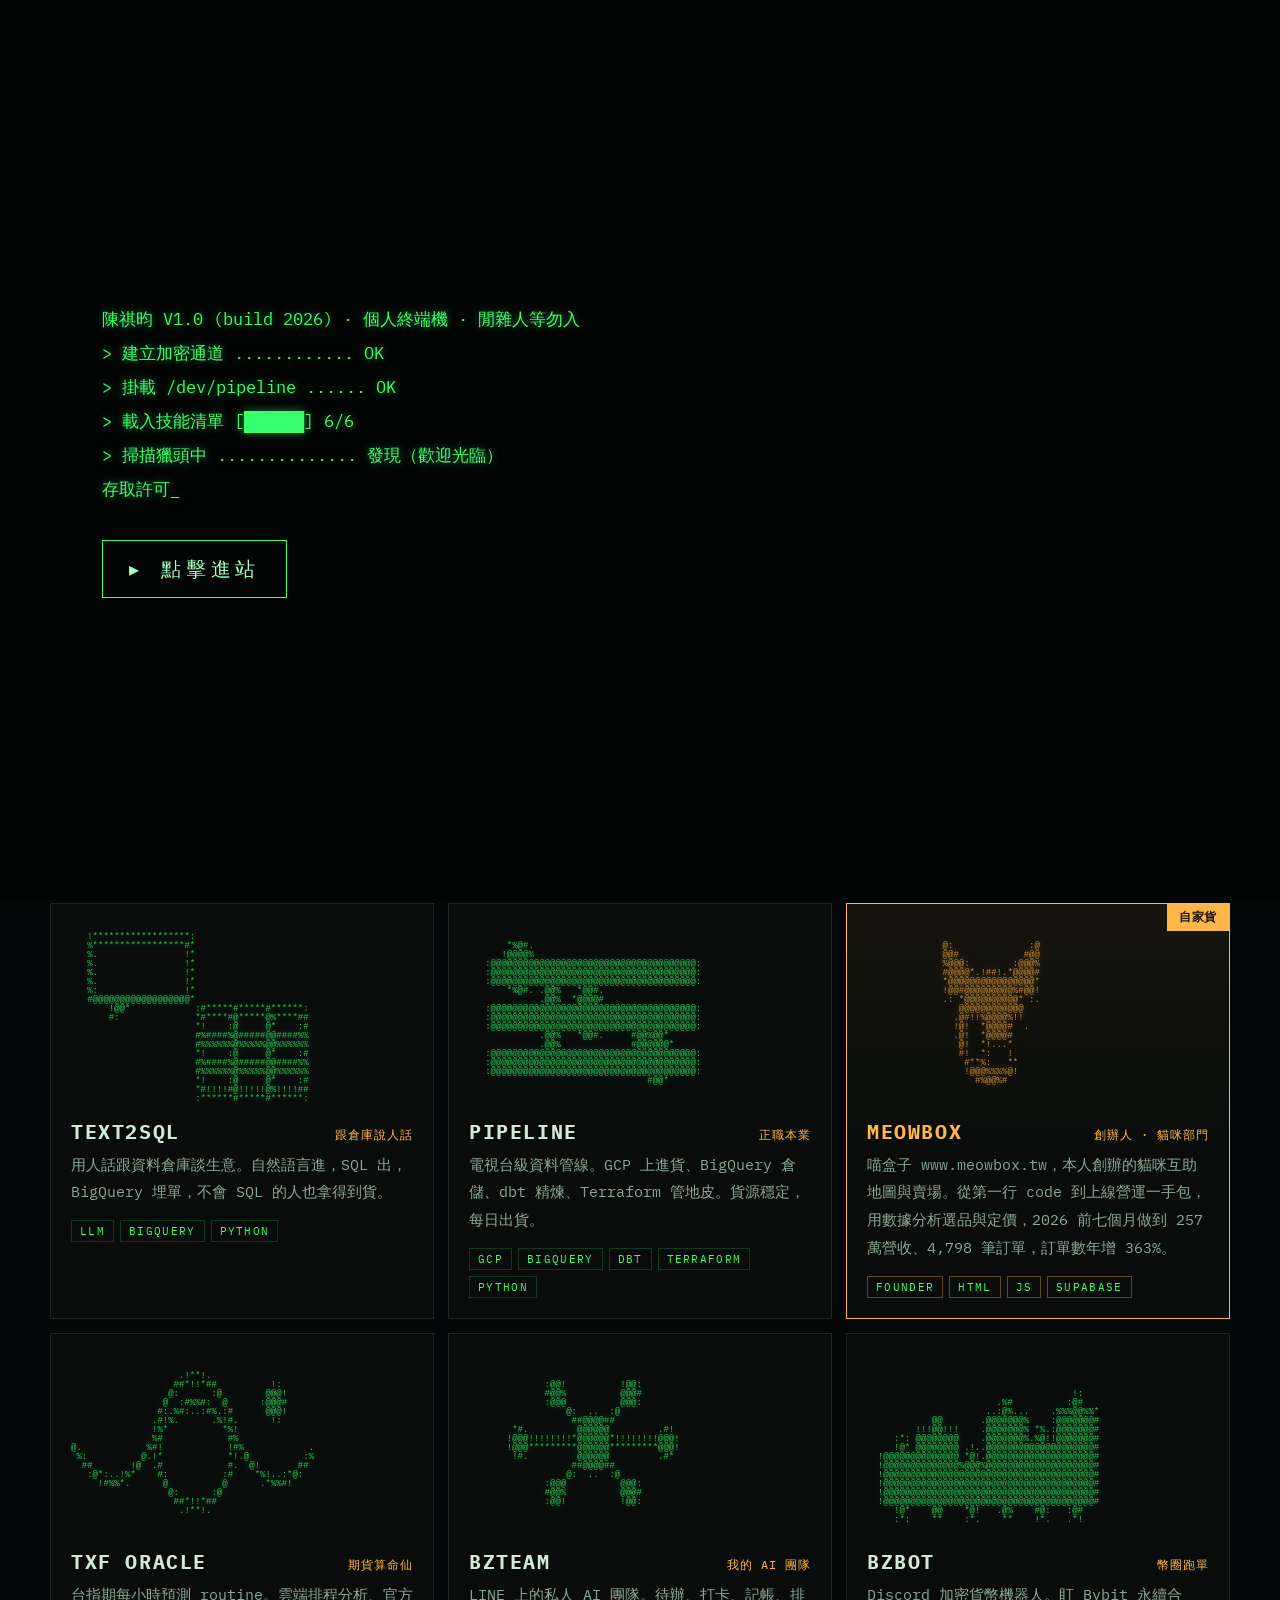
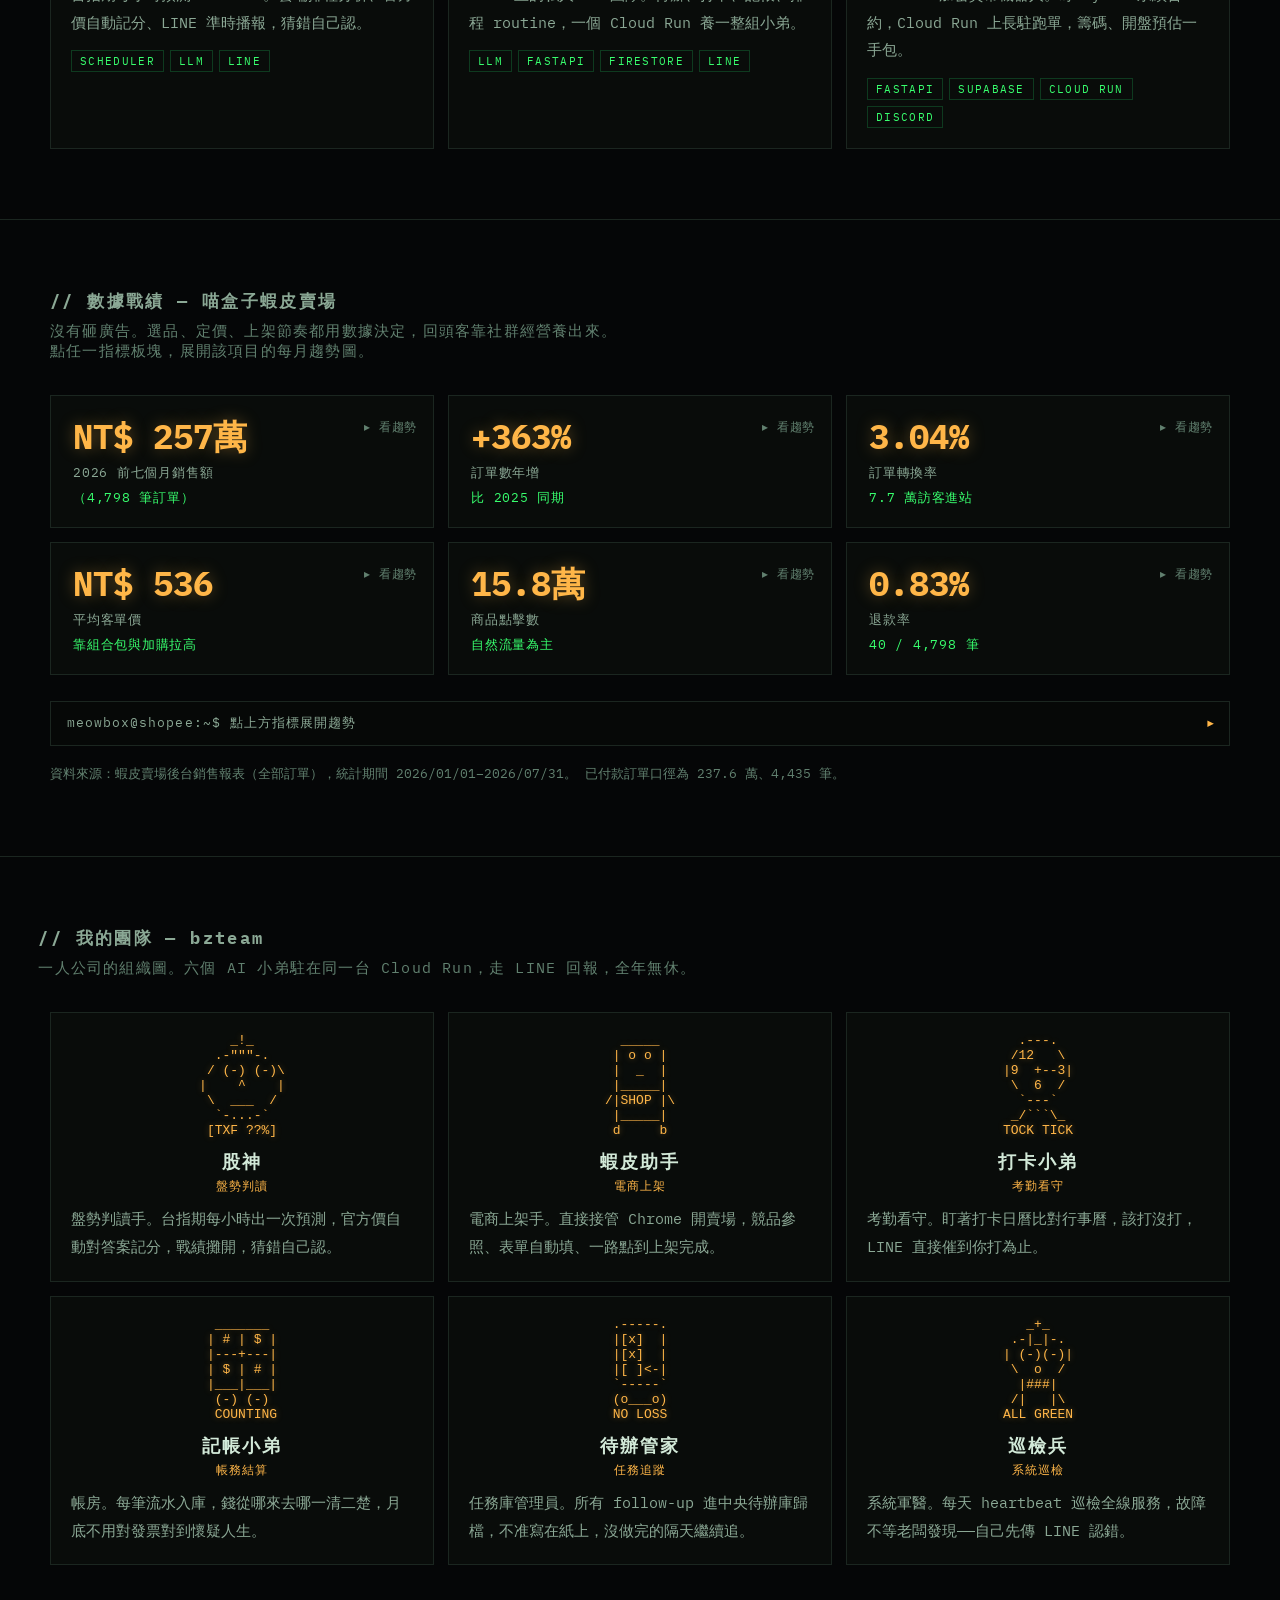
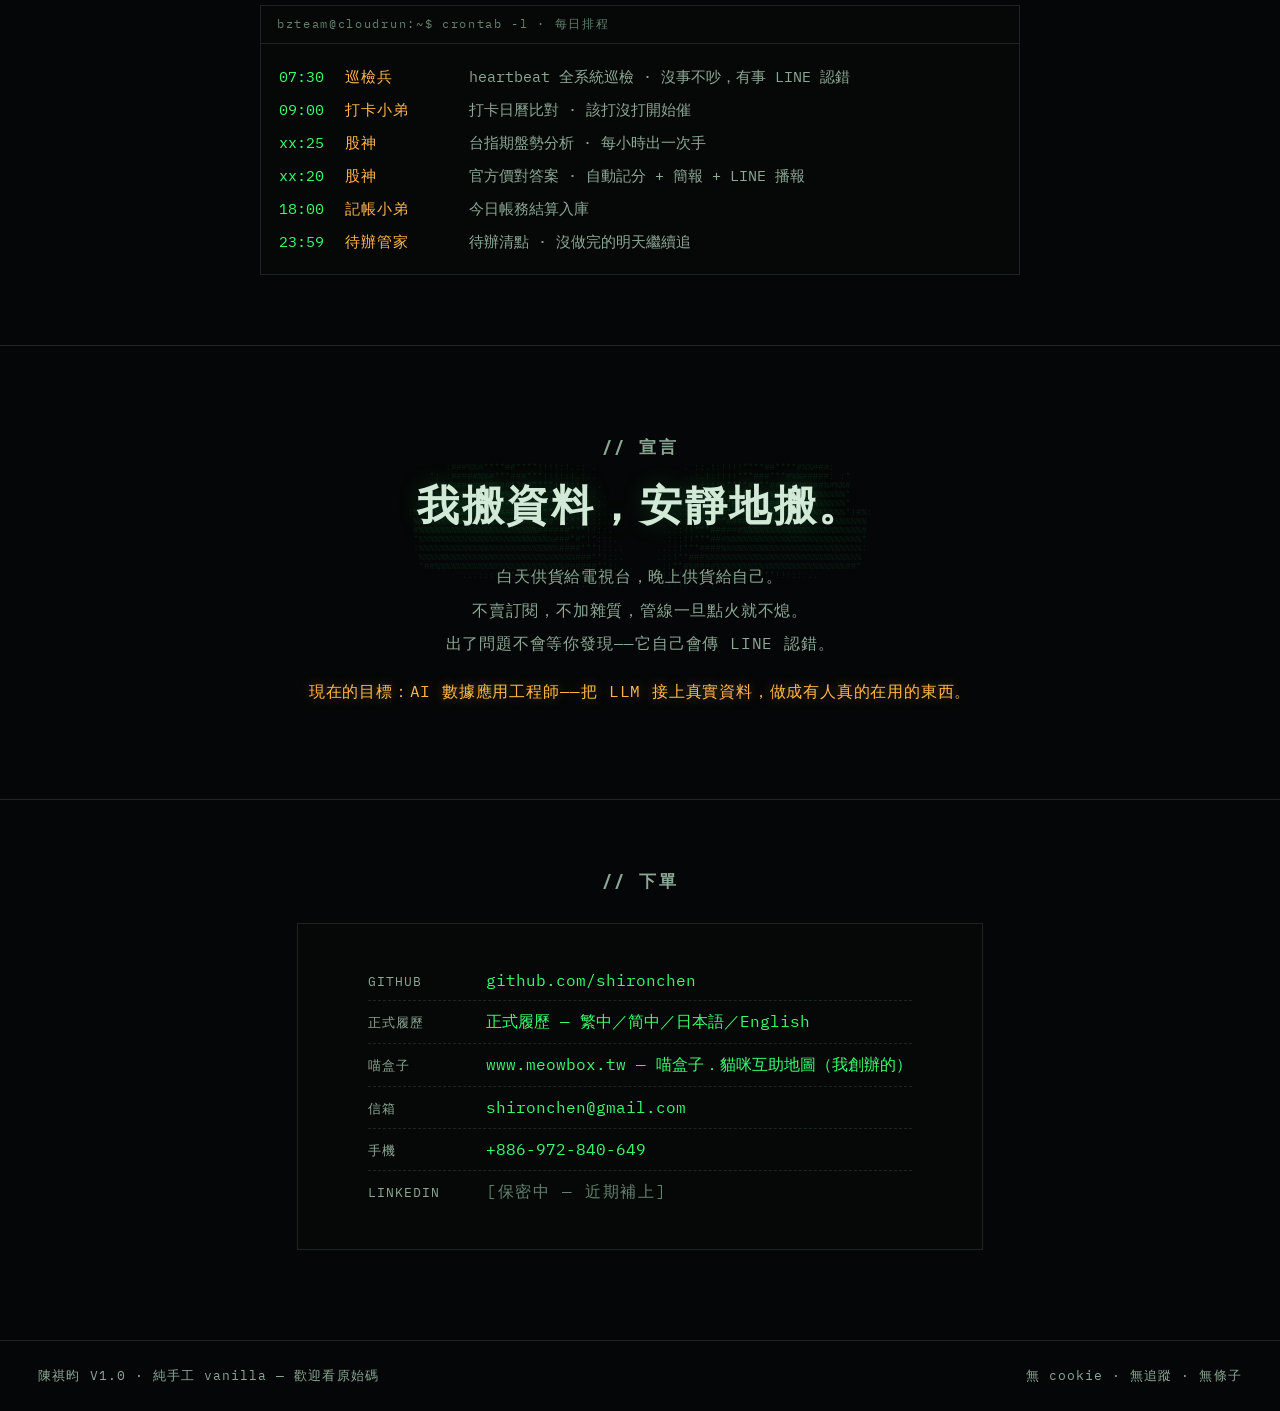
==== index.html @ c9bb5fed "大標縮小以配合中文字重 clamp(52px,8.6vw,120px) → clamp(38px,5.6vw,80px)，行高 .92 → 1.02。 原尺寸是為英文 DATA DEALER 設計，換" ====
<!doctype html>
<html lang="zh-Hant">
<head>
<meta charset="utf-8">
<meta name="viewport" content="width=device-width,initial-scale=1">
<title>陳祺昀 — AI 數據應用工程師</title>
<meta name="description" content="陳祺昀（bz）— AI 數據應用工程師。把 LLM 接上真實資料管線，做成有人在用的產品。">
<link rel="preconnect" href="https://fonts.googleapis.com">
<link rel="preconnect" href="https://fonts.gstatic.com" crossorigin>
<link href="https://fonts.googleapis.com/css2?family=IBM+Plex+Mono:wght@400;500;700&display=swap" rel="stylesheet">
<style>
/* ============ TOKENS ============ */
:root{
  --bg:#050607;
  --panel:#090c0a;
  --panel2:#060807;
  --ink:#d2e9d8;
  --dim:#8ba895;
  --dimmer:#61806f;
  --line:#1b2620;
  --grn:#38ff6e;
  --grn2:#a4ffbe;
  --grndk:#0e3a1f;
  --red:#ff4040;
  --amb:#ffb648;
  --blu:#4a58ff;
  --font:'IBM Plex Mono','Cascadia Mono',ui-monospace,Consolas,monospace;
}
*{margin:0;padding:0;box-sizing:border-box}
html{scroll-behavior:smooth}
body{background:var(--bg);color:var(--ink);font-family:var(--font);
  overflow-x:hidden;-webkit-font-smoothing:antialiased}
a{color:var(--grn);text-decoration:none}
::selection{background:var(--grn);color:#04120a}

/* ============ CRT LAYERS (scanlines / vignette / flicker) ============ */
body::before{content:'';position:fixed;inset:0;z-index:300;pointer-events:none;
  background:repeating-linear-gradient(0deg,rgba(0,0,0,.16) 0 1px,transparent 1px 3px)}
#vig{position:fixed;inset:0;z-index:305;pointer-events:none;
  background:radial-gradient(ellipse at center,transparent 60%,rgba(0,0,0,.42) 100%)}
#grain{position:fixed;inset:0;width:100%;height:100%;z-index:310;pointer-events:none;
  opacity:.03;image-rendering:pixelated}
body::after{content:'';position:fixed;inset:0;z-index:315;pointer-events:none;
  background:rgba(150,255,190,.015);opacity:0;animation:flick 5s steps(1) infinite}
@keyframes flick{0%,92%,100%{opacity:0}93%{opacity:1}94%{opacity:0}96%{opacity:.6}97%{opacity:0}}

/* ============ MATRIX RAIN ============ */
#rainBg{position:fixed;inset:0;width:100%;height:100%;z-index:-1;pointer-events:none}
#rainFg{position:fixed;inset:0;width:100%;height:100%;z-index:60;pointer-events:none;
  mix-blend-mode:screen;opacity:.75}

/* ============ BOOT GATE ============ */
#boot{position:fixed;inset:0;z-index:900;background:#030404;display:flex;
  flex-direction:column;justify-content:center;align-items:flex-start;
  padding:8vh 8vw;cursor:pointer;transition:opacity .6s}
#boot.off{opacity:0;pointer-events:none}
#bootLog{font-family:var(--font);font-size:clamp(13px,1.9vw,17px);line-height:2;
  color:var(--grn);text-shadow:0 0 8px rgba(56,255,110,.5);white-space:pre-wrap}
#bootEnter{margin-top:34px;font-size:clamp(15px,2.2vw,20px);letter-spacing:.24em;
  color:var(--grn2);border:1px solid var(--grn);padding:14px 26px;
  animation:pulse 1.2s ease-in-out infinite}
#bootEnter.hide{display:none}
@keyframes pulse{0%,100%{box-shadow:0 0 6px rgba(56,255,110,.25)}
  50%{box-shadow:0 0 26px rgba(56,255,110,.65)}}
.cursor::after{content:'█';animation:blink 1s steps(1) infinite}
@keyframes blink{0%,49%{opacity:1}50%,100%{opacity:0}}

/* ============ HEADER ============ */
header{position:sticky;top:0;z-index:100;display:flex;justify-content:space-between;
  align-items:center;padding:14px 3vw;background:rgba(5,6,7,.88);
  border-bottom:1px solid var(--line);backdrop-filter:blur(3px)}
.brand{font-size:22px;font-weight:700;letter-spacing:.1em;color:var(--ink)}
nav{display:flex;gap:12px;align-items:center;font-size:14px;letter-spacing:.14em}
nav a{color:var(--dim)}
nav a:hover{color:var(--grn)}
.chipBtn{background:transparent;border:1px solid var(--dimmer);color:var(--dim);
  font-family:var(--font);font-size:13px;letter-spacing:.14em;padding:7px 13px;cursor:pointer}
.chipBtn.on{color:var(--grn);border-color:var(--grn);
  box-shadow:0 0 14px rgba(56,255,110,.3);text-shadow:0 0 8px rgba(56,255,110,.6)}
#clock{color:var(--dimmer);font-size:13px;letter-spacing:.14em}

/* ============ GLITCH ============ */
.glitch{position:relative;display:inline-block}
.glitch::before,.glitch::after{content:attr(data-t);position:absolute;left:0;top:0;
  width:100%;overflow:hidden;pointer-events:none;opacity:0}
.glitch::before{color:var(--blu);clip-path:inset(0 0 52% 0);animation:g1 3.1s steps(1) infinite}
.glitch::after{color:var(--red);clip-path:inset(52% 0 0 0);animation:g2 2.7s steps(1) infinite}
@keyframes g1{0%,91%{opacity:0;transform:none}92%,94%{opacity:.85;transform:translate(-3px,-1px)}95%{opacity:0}}
@keyframes g2{0%,88%{opacity:0;transform:none}89%,91%{opacity:.85;transform:translate(3px,1px)}92%{opacity:0}}

/* ============ TICKER ============ */
.ticker{overflow:hidden;border-bottom:1px solid var(--line);background:#040504;
  padding:7px 0;white-space:nowrap}
.tickIn{display:inline-block;font-size:13px;letter-spacing:.12em;color:var(--grn);
  text-shadow:0 0 8px rgba(56,255,110,.45);animation:tick 60s linear infinite}
@keyframes tick{from{transform:translateX(0)}to{transform:translateX(-50%)}}

/* ============ HERO ============ */
.hero{padding:12vh 6vw 9vh;position:relative}
.over{font-size:16px;letter-spacing:.1em;color:var(--grn2);margin-bottom:20px}
.hero h1{font-size:clamp(38px,5.6vw,80px);line-height:1.02;font-weight:700;
  color:var(--ink);text-shadow:0 0 30px rgba(56,255,110,.12)}
.hero .sub{margin:26px 0 32px;max-width:640px;font-size:17px;color:var(--dim);
  letter-spacing:.06em;line-height:1.9}
.heroBtns{display:flex;gap:14px;flex-wrap:wrap}
.btn{display:inline-block;border:1px solid var(--grn);color:var(--grn);
  padding:15px 28px;font-size:14px;letter-spacing:.1em;transition:.15s;background:transparent}
.btn:hover{box-shadow:0 0 22px rgba(56,255,110,.35),inset 0 0 12px rgba(56,255,110,.12);
  transform:translateY(-1px)}
.btn.solid{background:var(--grn);color:#04120a;font-weight:700}
.btn.solid:hover{background:var(--grn2)}

/* meowbox CTA — amber so it reads as a separate destination, not a jump link */
.btn.meow{border-color:var(--amb);color:var(--amb)}
.btn.meow:hover{box-shadow:0 0 22px rgba(255,182,72,.45),inset 0 0 12px rgba(255,182,72,.14);
  background:rgba(255,182,72,.06)}

/* the founder card is the one piece of the supply that is actually mine */
.card.feat{border-color:var(--amb);background:linear-gradient(180deg,rgba(255,182,72,.05),transparent 60%),var(--panel)}
.card.feat:hover{border-color:var(--amb);box-shadow:0 0 30px rgba(255,182,72,.28)}
.card.feat pre.art{color:var(--amb);text-shadow:0 0 8px rgba(255,182,72,.5)}
.card.feat h3{color:var(--amb)}
.card.feat .chips span{border-color:rgba(255,182,72,.35)}
.card .ribbon{position:absolute;top:0;right:0;background:var(--amb);color:#1a1206;
  font-size:12px;font-weight:700;letter-spacing:.06em;padding:5px 12px}

/* ============ STATS ============ */
.stats{display:grid;grid-template-columns:repeat(4,1fr);border-top:1px solid var(--line);
  border-bottom:1px solid var(--line)}
.stat{padding:26px 3vw;border-right:1px solid var(--line);text-align:center}
.stat:last-child{border-right:none}
.stat b{display:block;font-size:clamp(26px,3.4vw,40px);color:var(--grn);
  text-shadow:0 0 14px rgba(56,255,110,.4)}
.stat span{font-size:13px;letter-spacing:.1em;color:var(--dim)}

/* ============ SUPPLY ============ */
.supply{padding:70px 3vw}
h2{font-size:17px;letter-spacing:.14em;color:var(--dim);margin-bottom:8px}
.secSub{font-size:15px;color:var(--dimmer);letter-spacing:.08em;margin-bottom:34px}
.grid{display:grid;grid-template-columns:repeat(3,1fr);gap:14px;max-width:1180px;margin:0 auto}
.card{border:1px solid var(--line);background:var(--panel);padding:20px;
  cursor:pointer;transition:.18s;position:relative;overflow:hidden}
.card:hover{border-color:var(--grn);box-shadow:0 0 24px rgba(56,255,110,.14);
  transform:translateY(-2px)}
.card pre.art{font-size:9px;line-height:9px;color:var(--grn);opacity:.75;
  margin-bottom:14px;text-shadow:0 0 6px rgba(56,255,110,.4);overflow:hidden}
.cardHead{display:flex;justify-content:space-between;align-items:baseline;
  gap:8px;flex-wrap:wrap;margin-bottom:6px}
.card h3{font-size:20px;letter-spacing:.08em;color:var(--ink)}
.tag{font-size:12px;letter-spacing:.08em;color:var(--amb);white-space:nowrap}
.card p{font-size:15px;line-height:1.85;color:var(--dim);margin-bottom:14px}
.chips{display:flex;flex-wrap:wrap;gap:6px}
.chips span{font-size:11px;letter-spacing:.12em;color:var(--grn);
  border:1px solid var(--grndk);padding:3px 8px}

/* ============ BIZ (shopee numbers) ============ */
.biz{padding:70px 3vw;border-top:1px solid var(--line)}
.bizWrap{max-width:1180px;margin:0 auto}
.bizGrid{display:grid;grid-template-columns:repeat(3,1fr);gap:14px;margin-bottom:26px}
.bizStat{border:1px solid var(--line);background:var(--panel);padding:20px 22px;
  width:100%;text-align:left;font-family:var(--font);cursor:pointer;position:relative;
  transition:.16s}
.bizStat:hover{border-color:var(--amb);box-shadow:0 0 22px rgba(255,182,72,.16);
  transform:translateY(-2px)}
.bizStat .go{position:absolute;right:16px;top:16px;font-size:12px;letter-spacing:.06em;
  color:var(--dimmer);transition:.16s}
.bizStat:hover .go{color:var(--amb)}
.bizStat.on{border-color:var(--amb);background:linear-gradient(180deg,rgba(255,182,72,.07),transparent 70%),var(--panel);
  box-shadow:0 0 26px rgba(255,182,72,.22)}
.bizStat.on .go{color:var(--amb)}
.bizStat b{display:block;font-size:clamp(24px,3vw,34px);color:var(--amb);
  text-shadow:0 0 16px rgba(255,182,72,.35);line-height:1.2}
.bizStat span{display:block;margin-top:7px;font-size:13px;letter-spacing:.06em;color:var(--dim)}
.bizStat i{font-style:normal;color:var(--grn)}
/* 可收合面板 */
.panel{border:1px solid var(--line);background:var(--panel2)}
.panelHead{display:flex;align-items:center;justify-content:space-between;gap:12px;width:100%;
  padding:12px 16px;background:transparent;border:0;border-bottom:1px solid var(--line);
  color:var(--dim);font-family:var(--font);font-size:13px;letter-spacing:.08em;
  cursor:pointer;text-align:left}
.panelHead:hover{color:var(--amb)}
.panelHead .caret{color:var(--amb);transition:transform .25s}
.panel.closed .panelHead{border-bottom-color:transparent}
.panel.closed .caret{transform:rotate(-90deg)}
.panelBody{overflow:hidden;transition:max-height .35s ease}
/* 折線圖 */
.chartWrap{position:relative;padding:14px 16px 16px;touch-action:pan-y}
.chartWrap svg{display:block;width:100%;height:auto;overflow:visible}
.gridline{stroke:var(--line);stroke-width:1}
.axtx{fill:var(--dim);font-family:var(--font);font-size:12px}
.area{fill:url(#gAmb)}
.pline{fill:none;stroke:var(--amb);stroke-width:2;stroke-linejoin:round;stroke-linecap:round;
  filter:drop-shadow(0 0 6px rgba(255,182,72,.55))}
.pline.anim{transition:stroke-dashoffset 1.1s ease-out}
.dot{fill:var(--panel2);stroke:var(--amb);stroke-width:2}
.hair{stroke:var(--amb);stroke-width:1;stroke-dasharray:3 3;opacity:0}
.hdot{fill:var(--amb);opacity:0;filter:drop-shadow(0 0 8px rgba(255,182,72,.9))}
.chartWrap.live .hair,.chartWrap.live .hdot{opacity:1}
.tip{position:absolute;pointer-events:none;opacity:0;transition:opacity .12s;
  border:1px solid var(--amb);background:rgba(4,5,4,.96);padding:10px 14px;font-size:13px;
  line-height:1.75;white-space:nowrap;z-index:4;box-shadow:0 0 20px rgba(255,182,72,.28)}
.chartWrap.live .tip{opacity:1}
.tip .tm{color:var(--dim);font-size:12px}
.tip b{color:var(--amb);font-size:16px}
.tip .sub{color:var(--dim)}
.chartHint{padding:0 16px 15px;font-size:12px;color:var(--dimmer);letter-spacing:.06em}
.bizNote{margin-top:16px;font-size:13px;line-height:1.9;color:var(--dimmer)}

/* ============ CREW ============ */
.crew{padding:70px 3vw;border-top:1px solid var(--line)}
.crewGrid{display:grid;grid-template-columns:repeat(3,1fr);gap:14px;max-width:1180px;margin:0 auto 40px}
.member{border:1px solid var(--line);background:var(--panel);padding:20px;
  text-align:center;transition:.18s}
.member:hover{border-color:var(--amb);box-shadow:0 0 24px rgba(255,182,72,.12)}
.member pre{font-size:13px;line-height:15px;color:var(--amb);
  text-shadow:0 0 6px rgba(255,182,72,.4);margin-bottom:12px}
.member h3{font-size:18px;letter-spacing:.1em;color:var(--ink)}
.member .code{font-size:12px;letter-spacing:.08em;color:var(--amb);margin:4px 0 10px}
.member p{font-size:15px;line-height:1.85;color:var(--dim);text-align:left}
.opsLog{max-width:760px;margin:0 auto;border:1px solid var(--line);background:var(--panel2)}
.opsBar{padding:10px 16px;border-bottom:1px solid var(--line);font-size:12px;
  letter-spacing:.14em;color:var(--dimmer)}
.opsBody{padding:16px 18px;font-size:15px;line-height:2.2}
.opsRow{display:flex;gap:14px;flex-wrap:wrap}
.opsRow .t{color:var(--grn);min-width:52px}
.opsRow .w{color:var(--amb);min-width:110px;letter-spacing:.06em}
.opsRow .d{color:var(--dim);flex:1;min-width:200px}

/* ============ MANIFESTO ============ */
.manifesto{position:relative;padding:90px 6vw;border-top:1px solid var(--line);
  text-align:center;overflow:hidden}
#wings{position:absolute;left:50%;top:50%;transform:translate(-50%,-50%);
  font-size:9px;line-height:9px;color:var(--grndk);opacity:.5;pointer-events:none;
  white-space:pre}
.manifesto .in{position:relative;z-index:2;max-width:680px;margin:0 auto}
.manifesto .big{font-size:clamp(26px,4vw,42px);font-weight:700;letter-spacing:.06em;
  margin:18px 0 26px;text-shadow:0 0 24px rgba(56,255,110,.2)}
.manifesto p{font-size:16px;line-height:2.1;color:var(--dim);letter-spacing:.05em}
.manifesto .goal{display:inline-block;margin-top:14px;color:var(--amb);
  text-shadow:0 0 12px rgba(255,182,72,.35)}

/* ============ CONTACT ============ */
.contact{padding:70px 3vw 90px;border-top:1px solid var(--line);text-align:center}
.orderBox{display:inline-block;border:1px solid var(--line);background:var(--panel2);
  padding:36px clamp(20px,6vw,70px);margin-top:22px;text-align:left}
.orderRow{display:flex;gap:18px;align-items:baseline;padding:10px 0;
  border-bottom:1px dashed var(--line);font-size:16px}
.orderRow:last-child{border-bottom:none}
.orderRow .k{color:var(--dim);font-size:13px;letter-spacing:.08em;min-width:100px}
.orderRow a:hover{text-shadow:0 0 10px rgba(56,255,110,.7)}
.redacted{color:var(--dimmer);letter-spacing:.1em}

footer{padding:26px 3vw;border-top:1px solid var(--line);display:flex;
  justify-content:space-between;flex-wrap:wrap;gap:8px;
  font-size:13px;letter-spacing:.08em;color:var(--dim)}

/* ============ RWD / MOTION ============ */
@media(max-width:900px){
  .grid,.crewGrid{grid-template-columns:1fr}
  .bizGrid{grid-template-columns:repeat(2,1fr)}
  .stats{grid-template-columns:repeat(2,1fr)}
  .stat:nth-child(2){border-right:none}
  .stat{border-bottom:1px solid var(--line)}
  .stat:nth-child(n+3){border-bottom:none}
  nav a{display:none}
  #wings{display:none}
}
@media(prefers-reduced-motion:reduce){
  *{animation:none!important;transition:none!important}
  #rainBg,#rainFg,#grain{display:none}
}
</style>
</head>
<body>
<noscript>請開啟 JavaScript 才能進站。</noscript>

<div id="boot"><pre id="bootLog"></pre><div id="bootEnter" class="hide">▸ 點擊進站</div></div>

<canvas id="rainBg"></canvas>
<canvas id="rainFg"></canvas>
<canvas id="grain" width="160" height="90"></canvas>
<div id="vig"></div>

<header>
  <div class="brand glitch" data-t="陳祺昀">陳祺昀</div>
  <nav>
    <a href="#supply">貨源</a>
    <a href="#biz">戰績</a>
    <a href="#crew">團隊</a>
    <a href="#manifesto">宣言</a>
    <a href="#contact">聯絡</a>
    <span id="clock">--:--:--</span>
    <button class="chipBtn on" id="sfxChip">音效:開</button>
  </nav>
</header>

<div class="ticker"><div class="tickIn" id="tick"></div></div>

<main>
  <section class="hero">
    <div class="over">// 個人檔案 — 陳祺昀（BZ）· AI 數據應用工程師 · 喵盒子創辦人 · 台北</div>
    <h1>AI<br>工程師_</h1>
    <p class="sub">白天在電視台搬資料，晚上在電商倉庫搬貨。
      交貨準時，全年無休。</p>
    <div class="heroBtns">
      <a class="btn solid" href="#supply">看貨</a>
      <a class="btn" href="#contact">找我談</a>
      <a class="btn meow" href="https://www.meowbox.tw/" target="_blank" rel="noopener">喵盒子 www.meowbox.tw ↗</a>
    </div>
  </section>

  <section class="stats">
    <div class="stat"><b>6+</b><span>出貨專案</span></div>
    <div class="stat"><b>24/7</b><span>管線運轉中</span></div>
    <div class="stat"><b>257萬</b><span>蝦皮賣場營收 · 2026 前七月</span></div>
    <div class="stat"><b>0</b><span>條子出沒</span></div>
  </section>

  <section class="supply" id="supply">
    <h2>// 貨源</h2>
    <p class="secSub">六件現貨。全部實戰，全部在線。點卡片驗貨。</p>
    <div class="grid" id="grid"></div>
  </section>

  <section class="biz" id="biz">
    <div class="bizWrap">
      <h2>// 數據戰績 — 喵盒子蝦皮賣場</h2>
      <p class="secSub">沒有砸廣告。選品、定價、上架節奏都用數據決定，回頭客靠社群經營養出來。<br>點任一指標板塊，展開該項目的每月趨勢圖。</p>
      <div class="bizGrid" id="bizGrid"></div>
      <div class="panel closed" id="bizPanel">
        <button class="panelHead" id="bizToggle" aria-expanded="false" aria-controls="bizBody">
          <span id="bizTitle">meowbox@shopee:~$ 點上方指標展開趨勢</span>
          <span class="caret">▾</span>
        </button>
        <div class="panelBody" id="bizBody" style="max-height:0">
          <div class="chartWrap" id="chartWrap">
            <svg id="chart" role="img" aria-label="每月營運數據折線圖"></svg>
            <div class="tip" id="tip"></div>
          </div>
          <div class="chartHint">滑過或點圖表查各月數字 · 點上方板塊換指標，再點一次收合</div>
        </div>
      </div>
      <p class="bizNote">資料來源：蝦皮賣場後台銷售報表（全部訂單），統計期間 2026/01/01–2026/07/31。
        已付款訂單口徑為 237.6 萬、4,435 筆。</p>
    </div>
  </section>

  <section class="crew" id="crew">
    <h2>// 我的團隊 — bzteam</h2>
    <p class="secSub">一人公司的組織圖。六個 AI 小弟駐在同一台 Cloud Run，走 LINE 回報，全年無休。</p>
    <div class="crewGrid" id="crewGrid"></div>
    <div class="opsLog">
      <div class="opsBar">bzteam@cloudrun:~$ crontab -l · 每日排程</div>
      <div class="opsBody" id="opsBody"></div>
    </div>
  </section>

  <section class="manifesto" id="manifesto">
    <pre id="wings"></pre>
    <div class="in">
      <h2>// 宣言</h2>
      <div class="big">我搬資料，安靜地搬。</div>
      <p>白天供貨給電視台，晚上供貨給自己。<br>
        不賣訂閱，不加雜質，管線一旦點火就不熄。<br>
        出了問題不會等你發現——它自己會傳 LINE 認錯。<br>
        <span class="goal">現在的目標：AI 數據應用工程師——把 LLM 接上真實資料，做成有人真的在用的東西。</span></p>
    </div>
  </section>

  <section class="contact" id="contact">
    <h2>// 下單</h2>
    <div class="orderBox">
      <div class="orderRow"><span class="k">GITHUB</span>
        <a href="https://github.com/shironchen" target="_blank" rel="noopener">github.com/shironchen</a></div>
      <div class="orderRow"><span class="k">正式履歷</span>
        <a href="./resume/">正式履歷 — 繁中／简中／日本語／English</a></div>
      <div class="orderRow"><span class="k">喵盒子</span>
        <a href="https://www.meowbox.tw/" target="_blank" rel="noopener">www.meowbox.tw — 喵盒子．貓咪互助地圖（我創辦的）</a></div>
      <div class="orderRow"><span class="k">信箱</span>
        <a href="mailto:shironchen@gmail.com">shironchen@gmail.com</a></div>
      <div class="orderRow"><span class="k">手機</span>
        <a href="tel:+886972840649">+886-972-840-649</a></div>
      <div class="orderRow"><span class="k">LINKEDIN</span>
        <span class="redacted">[保密中 — 近期補上]</span></div>
    </div>
  </section>
</main>

<footer>
  <span>陳祺昀 V1.0 · 純手工 vanilla — 歡迎看原始碼</span>
  <span>無 cookie · 無追蹤 · 無條子</span>
</footer>

<script>
'use strict';
const $=s=>document.querySelector(s);
const R=(a,b)=>a+Math.random()*(b-a);
const RM=matchMedia('(prefers-reduced-motion: reduce)').matches;

/* ---------------- ASCII RENDER (canvas → luminance → glyphs) ---------------- */
let _ac=null,_ag=null;
function asciiRender(cols,rows,drawFn,charset){
  charset=charset||' .:!*#%@';
  if(!_ac){_ac=document.createElement('canvas');
    _ag=_ac.getContext('2d',{willReadFrequently:true});}
  _ac.width=cols;_ac.height=rows;
  const g=_ag;
  g.setTransform(1,0,0,1,0,0);g.globalAlpha=1;
  g.fillStyle='#000';g.fillRect(0,0,cols,rows);
  g.fillStyle='#fff';g.strokeStyle='#fff';g.lineWidth=1;
  drawFn(g,cols,rows);
  const d=g.getImageData(0,0,cols,rows).data;
  let out='';
  for(let y=0;y<rows;y++){
    for(let x=0;x<cols;x++){
      const v=d[(y*cols+x)*4]/255;
      out+=charset[Math.min(charset.length-1,(v*charset.length)|0)];
    }
    out+='\n';
  }
  return out;
}
function circ(g,x,y,r,fill){g.beginPath();g.arc(x,y,r,0,7);fill?g.fill():g.stroke();}

/* ---------------- PROJECT CARD ART ---------------- */
const ART={
  pipeline(g,w,h){ /* three mains + risers + valves */
    for(let i=0;i<3;i++){const y=h*(.25+i*.25);
      g.fillRect(w*.08,y-1,w*.84,3);
      circ(g,w*(.2+i*.28),y,3,true);}
    g.fillRect(w*.3,h*.25,3,h*.5);
    g.fillRect(w*.66,h*.5,3,h*.25);
  },
  text2sql(g,w,h){ /* speech bubble → result table */
    g.strokeRect(w*.08,h*.1,w*.4,h*.32);
    g.beginPath();g.moveTo(w*.18,h*.42);g.lineTo(w*.14,h*.56);g.lineTo(w*.28,h*.42);g.fill();
    g.fillRect(w*.52,h*.45,w*.02,h*.02);
    for(let r=0;r<3;r++)for(let c=0;c<3;c++)
      g.strokeRect(w*(.52+c*.14),h*(.5+r*.15),w*.14,h*.15);
  },
  bzbot(g,w,h){ /* candlesticks */
    const hs=[.5,.7,.4,.85,.6,.9];
    for(let i=0;i<6;i++){const x=w*(.12+i*.14),ch=h*hs[i]*.6;
      g.fillRect(x,h*.85-ch-h*.08,2,ch+h*.16);
      g.fillRect(x-3,h*.85-ch,8,ch);}
  },
  bzteam(g,w,h){ /* crew: satellites around the hub */
    circ(g,w/2,h/2,h*.16,true);
    for(let i=0;i<6;i++){const a=i*Math.PI/3;
      const x=w/2+Math.cos(a)*w*.3,y=h/2+Math.sin(a)*h*.32;
      circ(g,x,y,h*.09,true);
      g.beginPath();g.moveTo(w/2,h/2);g.lineTo(x,y);g.stroke();}
  },
  meowbox(g,w,h){ /* the cat */
    circ(g,w/2,h*.58,h*.32,true);
    g.beginPath();g.moveTo(w*.32,h*.42);g.lineTo(w*.3,h*.08);g.lineTo(w*.46,h*.32);g.fill();
    g.beginPath();g.moveTo(w*.68,h*.42);g.lineTo(w*.7,h*.08);g.lineTo(w*.54,h*.32);g.fill();
    g.fillStyle='#000';
    g.fillRect(w*.4,h*.52,3,5);g.fillRect(w*.58,h*.52,3,5);
    g.fillRect(w*.485,h*.66,4,3);
  },
  txf(g,w,h){ /* the oracle: sine through a crystal ball */
    circ(g,w/2,h/2,h*.36,false);
    g.beginPath();
    for(let x=0;x<w;x++){const y=h/2+Math.sin(x/w*Math.PI*3)*h*.22;
      x?g.lineTo(x,y):g.moveTo(x,y);}
    g.stroke();
    circ(g,w*.82,h*.28,2,true);
  }
};

/* ---------------- THE SUPPLY ---------------- */
const GOODS=[
  {id:'text2sql',name:'TEXT2SQL',tag:'跟倉庫說人話',
   desc:'用人話跟資料倉庫談生意。自然語言進，SQL 出，BigQuery 埋單，不會 SQL 的人也拿得到貨。',
   chips:['LLM','BIGQUERY','PYTHON']},
  {id:'pipeline',name:'PIPELINE',tag:'正職本業',
   desc:'電視台級資料管線。GCP 上進貨、BigQuery 倉儲、dbt 精煉、Terraform 管地皮。貨源穩定，每日出貨。',
   chips:['GCP','BIGQUERY','DBT','TERRAFORM','PYTHON']},
  {id:'meowbox',name:'MEOWBOX',tag:'創辦人 · 貓咪部門',
   desc:'喵盒子 www.meowbox.tw，本人創辦的貓咪互助地圖與賣場。從第一行 code 到上線營運一手包，用數據分析選品與定價，2026 前七個月做到 257 萬營收、4,798 筆訂單，訂單數年增 363%。',
   chips:['FOUNDER','HTML','JS','SUPABASE'],link:'https://www.meowbox.tw/'},
  {id:'txf',name:'TXF ORACLE',tag:'期貨算命仙',
   desc:'台指期每小時預測 routine。雲端排程分析、官方價自動記分、LINE 準時播報，猜錯自己認。',
   chips:['SCHEDULER','LLM','LINE']},
  {id:'bzteam',name:'BZTEAM',tag:'我的 AI 團隊',
   desc:'LINE 上的私人 AI 團隊。待辦、打卡、記帳、排程 routine，一個 Cloud Run 養一整組小弟。',
   chips:['LLM','FASTAPI','FIRESTORE','LINE']},
  {id:'bzbot',name:'BZBOT',tag:'幣圈跑單',
   desc:'Discord 加密貨幣機器人。盯 Bybit 永續合約，Cloud Run 上長駐跑單，籌碼、開盤預估一手包。',
   chips:['FASTAPI','SUPABASE','CLOUD RUN','DISCORD']}
];
(function buildGrid(){
  const grid=$('#grid');
  for(const p of GOODS){
    const el=document.createElement('article');
    el.className='card';
    el.innerHTML='<pre class="art"></pre>'
      +'<div class="cardHead"><h3>'+p.name+'</h3><span class="tag">'+p.tag+'</span></div>'
      +'<p>'+p.desc+'</p>'
      +'<div class="chips">'+p.chips.map(c=>'<span>'+c+'</span>').join('')+'</div>';
    el.querySelector('.art').textContent=asciiRender(46,20,ART[p.id]);
    if(p.id==='meowbox'){
      el.classList.add('feat');
      el.insertAdjacentHTML('afterbegin','<span class="ribbon">自家貨</span>');
    }
    if(p.link){
      el.style.cursor='pointer';
      el.addEventListener('click',()=>window.open(p.link,'_blank','noopener'));
    }
    grid.appendChild(el);
  }
})();

/* ---------------- BIZ：指標板塊 + 可收合互動折線圖 ---------------- */
(function biz(){
  /* 後台匯出報表（全部訂單）逐月數字；ref = 當月退款率 */
  const D=[
    {m:'2026/01',rev:343027,ord:669,aov:512.75,cvr:3.20,vis:13285,clk:20883,rfo:7,ref:1.05},
    {m:'2026/02',rev:357897,ord:685,aov:522.48,cvr:3.31,vis:12296,clk:20692,rfo:6,ref:0.88},
    {m:'2026/03',rev:313591,ord:592,aov:529.71,cvr:2.89,vis:11872,clk:20519,rfo:6,ref:1.01},
    {m:'2026/04',rev:416878,ord:779,aov:535.15,cvr:3.28,vis:12837,clk:23743,rfo:6,ref:0.77},
    {m:'2026/05',rev:381657,ord:686,aov:556.35,cvr:2.86,vis:13280,clk:24023,rfo:4,ref:0.58},
    {m:'2026/06',rev:358724,ord:637,aov:563.15,cvr:2.92,vis:12532,clk:21779,rfo:4,ref:0.63},
    {m:'2026/07',rev:402237,ord:750,aov:536.32,cvr:2.84,vis:14351,clk:26401,rfo:7,ref:0.93}
  ];
  const MET={
    rev:{t:'銷售額',f:v=>(v/10000).toFixed(1)+' 萬',ax:v=>(v/10000).toFixed(0)+'萬',
      sub:d=>d.ord+' 筆訂單 · 客單價 NT$'+d.aov.toFixed(0)},
    ord:{t:'訂單數',f:v=>v+' 筆',ax:v=>v.toFixed(0),
      sub:d=>'銷售額 '+(d.rev/10000).toFixed(1)+' 萬'},
    cvr:{t:'轉換率',f:v=>v.toFixed(2)+' %',ax:v=>v.toFixed(1)+'%',
      sub:d=>d.vis.toLocaleString()+' 訪客 → '+d.ord+' 單'},
    aov:{t:'客單價',f:v=>'NT$ '+v.toFixed(0),ax:v=>v.toFixed(0),
      sub:d=>d.ord+' 筆訂單 · 銷售額 '+(d.rev/10000).toFixed(1)+' 萬'},
    clk:{t:'商品點擊',f:v=>v.toLocaleString(),ax:v=>(v/1000).toFixed(0)+'k',
      sub:d=>d.vis.toLocaleString()+' 位訪客帶來'},
    ref:{t:'退款率',f:v=>v.toFixed(2)+' %',ax:v=>v.toFixed(1)+'%',
      sub:d=>d.rfo+' 筆退款 / '+d.ord+' 筆訂單'}
  };
  /* 板塊：點哪一塊就看哪一條線 */
  const TILES=[
    {k:'rev',b:'NT$ 257萬',s:'2026 前七個月銷售額',i:'（4,798 筆訂單）'},
    {k:'ord',b:'+363%',s:'訂單數年增',i:'比 2025 同期'},
    {k:'cvr',b:'3.04%',s:'訂單轉換率',i:'7.7 萬訪客進站'},
    {k:'aov',b:'NT$ 536',s:'平均客單價',i:'靠組合包與加購拉高'},
    {k:'clk',b:'15.8萬',s:'商品點擊數',i:'自然流量為主'},
    {k:'ref',b:'0.83%',s:'退款率',i:'40 / 4,798 筆'}
  ];
  const NS='http://www.w3.org/2000/svg';
  const grid=$('#bizGrid'),svg=$('#chart'),wrap=$('#chartWrap'),tip=$('#tip');
  const panel=$('#bizPanel'),body=$('#bizBody'),tog=$('#bizToggle'),title=$('#bizTitle');
  let key=null,X=[],Y=[],geo=null;

  grid.innerHTML=TILES.map(t=>
    '<button class="bizStat" data-k="'+t.k+'" aria-controls="bizBody">'
    +'<span class="go">▸ 看趨勢</span><b>'+t.b+'</b>'
    +'<span>'+t.s+'</span><span><i>'+t.i+'</i></span></button>').join('');

  function mk(n,a){const e=document.createElementNS(NS,n);
    for(const q in a)e.setAttribute(q,a[q]);return e;}

  function draw(animate){
    const m=MET[key];
    const W=Math.max(280,wrap.clientWidth-32);
    const H=Math.max(190,Math.min(330,Math.round(W*0.42)));
    const PL=W<420?42:56,PR=14,PT=16,PB=28;
    const iw=W-PL-PR,ih=H-PT-PB;
    const vals=D.map(d=>d[key]);
    let mn=Math.min(...vals),mx=Math.max(...vals);
    const pad=(mx-mn)*0.22||mx*0.1;
    mn=Math.max(0,mn-pad);mx=mx+pad;
    X=D.map((_,i)=>PL+iw*(i/(D.length-1)));
    Y=D.map(d=>PT+ih*(1-(d[key]-mn)/(mx-mn)));
    geo={PL:PL,iw:iw,vw:iw+PL+PR};

    svg.setAttribute('viewBox','0 0 '+W+' '+H);
    svg.setAttribute('width',W);svg.setAttribute('height',H);
    while(svg.firstChild)svg.removeChild(svg.firstChild);

    const defs=mk('defs');
    const g=mk('linearGradient',{id:'gAmb',x1:0,y1:0,x2:0,y2:1});
    g.appendChild(mk('stop',{offset:'0%','stop-color':'#ffb648','stop-opacity':'.28'}));
    g.appendChild(mk('stop',{offset:'100%','stop-color':'#ffb648','stop-opacity':'0'}));
    defs.appendChild(g);svg.appendChild(defs);

    for(let i=0;i<=4;i++){
      const y=PT+ih*i/4,v=mx-(mx-mn)*i/4;
      svg.appendChild(mk('line',{class:'gridline',x1:PL,y1:y,x2:PL+iw,y2:y}));
      const t=mk('text',{class:'axtx',x:PL-8,y:y+3.5,'text-anchor':'end'});
      t.textContent=m.ax(v);svg.appendChild(t);
    }
    D.forEach((d,i)=>{
      const t=mk('text',{class:'axtx',x:X[i],y:PT+ih+18,'text-anchor':'middle'});
      t.textContent=d.m.slice(5);svg.appendChild(t);
    });

    let ap='M'+X[0]+','+(PT+ih);
    D.forEach((_,i)=>{ap+=' L'+X[i]+','+Y[i];});
    ap+=' L'+X[X.length-1]+','+(PT+ih)+' Z';
    svg.appendChild(mk('path',{class:'area',d:ap}));

    const line=mk('path',{class:'pline',d:'M'+X.map((x,i)=>x+','+Y[i]).join(' L')});
    svg.appendChild(line);
    if(animate&&!RM){
      const L=line.getTotalLength();
      line.style.strokeDasharray=L;line.style.strokeDashoffset=L;
      requestAnimationFrame(()=>{line.classList.add('anim');line.style.strokeDashoffset=0;});
    }
    D.forEach((_,i)=>svg.appendChild(mk('circle',{class:'dot',cx:X[i],cy:Y[i],r:3.5})));
    svg.appendChild(mk('line',{class:'hair',id:'hair',x1:0,y1:PT,x2:0,y2:PT+ih}));
    svg.appendChild(mk('circle',{class:'hdot',id:'hdot',cx:0,cy:0,r:5.5}));
  }

  function show(i){
    if(!geo)return;
    const m=MET[key],d=D[i];
    const hair=svg.querySelector('#hair'),hd=svg.querySelector('#hdot');
    hair.setAttribute('x1',X[i]);hair.setAttribute('x2',X[i]);
    hd.setAttribute('cx',X[i]);hd.setAttribute('cy',Y[i]);
    tip.innerHTML='<div class="tm">'+d.m+'</div><b>'+m.f(d[key])+'</b>'
      +'<div class="sub">'+m.sub(d)+'</div>';
    wrap.classList.add('live');
    const sc=(wrap.clientWidth-32)/geo.vw;
    const px=16+X[i]*sc,py=16+Y[i]*sc;
    const tw=tip.offsetWidth,th=tip.offsetHeight;
    let L=Math.max(8,Math.min(wrap.clientWidth-tw-8,px-tw/2));
    let T=py-th-14;if(T<4)T=py+16;
    tip.style.left=L+'px';tip.style.top=T+'px';
  }
  function hide(){wrap.classList.remove('live');}
  function locate(ev){
    if(!geo)return;
    const r=svg.getBoundingClientRect();
    const x=(ev.clientX-r.left)/r.width*geo.vw;
    let best=0,bd=1e9;
    X.forEach((xx,i)=>{const dd=Math.abs(xx-x);if(dd<bd){bd=dd;best=i;}});
    show(best);
  }
  wrap.addEventListener('pointermove',locate);
  wrap.addEventListener('pointerdown',locate);
  wrap.addEventListener('pointerleave',hide);

  let expT=null;
  function expand(){
    panel.classList.remove('closed');
    body.style.maxHeight=body.scrollHeight+'px';
    /* transitionend 不保證觸發（reduced-motion／背景分頁），用計時器保底解除限制，
       否則圖表底部會被 max-height 切掉 */
    clearTimeout(expT);
    expT=setTimeout(()=>{body.style.maxHeight='none';},420);
    body.addEventListener('transitionend',()=>{clearTimeout(expT);body.style.maxHeight='none';},{once:true});
    tog.setAttribute('aria-expanded','true');
  }
  function collapse(){
    hide();clearTimeout(expT);
    body.style.maxHeight=body.scrollHeight+'px';
    requestAnimationFrame(()=>{panel.classList.add('closed');body.style.maxHeight='0px';});
    tog.setAttribute('aria-expanded','false');
    key=null;geo=null;
    grid.querySelectorAll('.bizStat').forEach(b=>b.classList.remove('on'));
    title.textContent='meowbox@shopee:~$ 點上方指標展開趨勢';
  }

  grid.addEventListener('click',e=>{
    const btn=e.target.closest('.bizStat');if(!btn)return;
    const k=btn.dataset.k;
    const open=!panel.classList.contains('closed');
    if(open&&key===k){SFX.tick();collapse();return;}
    key=k;
    grid.querySelectorAll('.bizStat').forEach(b=>b.classList.toggle('on',b===btn));
    title.textContent='meowbox@shopee:~$ 每月'+MET[k].t+' · 2026/01 — 2026/07';
    draw(true);
    if(open){body.style.maxHeight='none';}else{expand();}
    SFX.open();
  });
  tog.addEventListener('click',()=>{
    SFX.tick();
    if(panel.classList.contains('closed')){
      if(!key){grid.querySelector('.bizStat').click();return;}
      draw(true);expand();
    }else collapse();
  });

  let rt=null;
  addEventListener('resize',()=>{clearTimeout(rt);rt=setTimeout(()=>{
    if(key){hide();draw(false);}},160);});
})();

/* ---------------- THE CREW (bzteam roster + daily ops) ---------------- */
const CREW=[
  {name:'股神',code:'盤勢判讀',
   frames:[
     ['    _!_    ','  .-"""-.  ',' / (o) (o)\\','|    ^    |',' \\  ~~~  / ','  `-...-`  ',' [TXF 88%] '],
     ['    _!_    ','  .-"""-.  ',' / (-) (-)\\','|    ^    |',' \\  ___  / ','  `-...-`  ',' [TXF ??%] ']],
   desc:'盤勢判讀手。台指期每小時出一次預測，官方價自動對答案記分，戰績攤開，猜錯自己認。'},
  {name:'蝦皮助手',code:'電商上架',
   frames:[
     ['   _____   ','  | o o |  ','  |  _  |  ','  |_____|  ',' /|SHOP |\\ ','  |_____|  ','  d     b  '],
     ['   _____   ','  | - - |  ','  |  o  |  ','  |_____|  ',' \\|SALE!|/ ','  |_____|  ','   d   b   ']],
   desc:'電商上架手。直接接管 Chrome 開賣場，競品參照、表單自動填、一路點到上架完成。'},
  {name:'打卡小弟',code:'考勤看守',
   frames:[
     ['   .---.   ','  /12   \\  ',' |9  +  3| ','  \\  6  /  ','   `---`   ','  _/```\\_  ',' TICK TOCK '],
     ['   .---.   ','  /12   \\  ',' |9  +--3| ','  \\  6  /  ','   `---`   ','  _/```\\_  ',' TOCK TICK ']],
   desc:'考勤看守。盯著打卡日曆比對行事曆，該打沒打，LINE 直接催到你打為止。'},
  {name:'記帳小弟',code:'帳務結算',
   frames:[
     ['  _______  ',' | $ | # | ',' |---+---| ',' | # | $ | ',' |___|___| ','  (o) (o)  ','  BALANCE  '],
     ['  _______  ',' | # | $ | ',' |---+---| ',' | $ | # | ',' |___|___| ','  (-) (-)  ','  COUNTING ']],
   desc:'帳房。每筆流水入庫，錢從哪來去哪一清二楚，月底不用對發票對到懷疑人生。'},
  {name:'待辦管家',code:'任務追蹤',
   frames:[
     ['  .-----.  ','  |[x]  |  ','  |[x]  |  ','  |[ ]<-|  ','  `-----`  ','  (o___o)  ','  NO LOSS  '],
     ['  .-----.  ','  |[x]  |  ','  |[x]  |  ','  |[x]OK|  ','  `-----`  ','  (^___^)  ','  +1 DONE  ']],
   desc:'任務庫管理員。所有 follow-up 進中央待辦庫歸檔，不准寫在紙上，沒做完的隔天繼續追。'},
  {name:'巡檢兵',code:'系統巡檢',
   frames:[
     ['    _+_    ','  .-|_|-.  ',' | (-)(-)| ','  \\  o  /  ','   |###|   ','  /|   |\\  ',' ALL GREEN '],
     ['    _+_    ','  .-|_|-.  ',' | (o)(o)| ','  \\  o  /  ','   |#..|   ','  /|   |\\  ',' SCANNING_ ']],
   desc:'系統軍醫。每天 heartbeat 巡檢全線服務，故障不等老闆發現——自己先傳 LINE 認錯。'}
];
(function buildCrew(){
  const grid=$('#crewGrid');
  for(const m of CREW){
    const el=document.createElement('article');
    el.className='member';
    el.innerHTML='<pre></pre><h3>'+m.name+'</h3>'
      +'<div class="code">'+m.code+'</div><p>'+m.desc+'</p>';
    el.querySelector('pre').textContent=m.frames[0].join('\n');
    grid.appendChild(el);
  }
  /* idle animation: long rest on frame 0, quick flash of frame 1;
     the oracle re-rolls his TXF score every time he lands back on base */
  if(!RM){
    grid.querySelectorAll('.member pre').forEach((pre,i)=>{
      const F=CREW[i].frames;
      let fi=0;
      (function loop(){
        setTimeout(()=>{
          fi=(fi+1)%F.length;
          if(i===0&&fi===0)
            F[0][6]=' [TXF '+(R(74,97)|0)+'%] ';
          pre.textContent=F[fi].join('\n');
          loop();
        },fi===0?R(1600,4200):R(220,420));
      })();
    });
  }
  const OPS=[
    ['07:30','巡檢兵','heartbeat 全系統巡檢 · 沒事不吵，有事 LINE 認錯'],
    ['09:00','打卡小弟','打卡日曆比對 · 該打沒打開始催'],
    ['xx:25','股神','台指期盤勢分析 · 每小時出一次手'],
    ['xx:20','股神','官方價對答案 · 自動記分 + 簡報 + LINE 播報'],
    ['18:00','記帳小弟','今日帳務結算入庫'],
    ['23:59','待辦管家','待辦清點 · 沒做完的明天繼續追']
  ];
  $('#opsBody').innerHTML=OPS.map(r=>
    '<div class="opsRow"><span class="t">'+r[0]+'</span>'
    +'<span class="w">'+r[1]+'</span><span class="d">'+r[2]+'</span></div>').join('');
})();

/* ---------------- WINGS (manifesto backdrop) ---------------- */
$('#wings').textContent=asciiRender(92,24,function(g,w,h){
  g.save();g.translate(w/2,h*.58);
  for(const s of[-1,1]){
    g.save();g.scale(s,1);
    for(let i=0;i<9;i++){
      const a=-.1-i*.11,L=w*.44*(1-i*.055),th=1+(8-i)*.5;
      g.save();g.rotate(a);g.globalAlpha=.95-i*.08;
      g.beginPath();g.moveTo(w*.03,0);g.lineTo(w*.03+L,-th);g.lineTo(w*.03+L*.94,th*.4);
      g.closePath();g.fill();g.restore();
    }
    g.restore();
  }
  g.restore();
},' .:!*#%');

/* ---------------- TICKER + CLOCK ---------------- */
$('#tick').textContent=('★ 目標職位：AI 數據應用工程師 ★ 現貨：資料管線 · LLM 應用 · 機器人 · 貓咪網站 ★ 喵盒子 www.meowbox.tw 創辦人 ★ 數據驅動：蝦皮賣場 2026 前七月營收 257 萬 · 訂單年增 363% ★ SQL 純度 99.9% ★ 跑在 GCP，從不休息 ★ 即時出貨 ★ 沒有條子 ★ ').repeat(6);
setInterval(()=>{$('#clock').textContent=new Date().toTimeString().slice(0,8);},1000);

/* ---------------- MATRIX RAIN (bg + fg bleed layer) ---------------- */
const RAIN_G='BZ01$%#*+=<>/\\|SELECTFROMWHERE';
(function buildRain(){
  if(RM)return;
  const bg=$('#rainBg'),fg=$('#rainFg');
  const gb=bg.getContext('2d'),gf=fg.getContext('2d');
  let W,H,cols=[],t=0;
  function setup(){
    const d=Math.min(devicePixelRatio||1,1.25);
    W=innerWidth;H=innerHeight;
    bg.width=fg.width=W*d;bg.height=fg.height=H*d;
    gb.setTransform(d,0,0,d,0,0);gf.setTransform(d,0,0,d,0,0);
    const gap=innerWidth<700?26:17;
    cols=[];
    for(let i=0;i<Math.ceil(W/gap);i++)
      cols.push({x:i*gap+8,sp:R(60,180),off:R(0,H*2),tr:(R(6,16))|0});
  }
  function drawCol(g,c,head,trail){
    const y0=(t*c.sp+c.off)%(H+c.tr*16)-c.tr*16;
    for(let k=0;k<c.tr;k++){
      const y=y0+k*16;
      if(y<-16||y>H+16)continue;
      const ch=RAIN_G[(Math.abs(Math.sin(c.x*7.7+k*13.1+((t*3)|0)))*RAIN_G.length)|0]||'0';
      g.fillStyle=k===c.tr-1
        ?'rgba(220,255,230,'+head+')'
        :'rgba(56,255,110,'+(trail*(k/c.tr))+')';
      g.fillText(ch,c.x,y);
    }
  }
  function frame(){
    t+=.05;
    gb.clearRect(0,0,W,H);gf.clearRect(0,0,W,H);
    gb.font=gf.font='700 13px "IBM Plex Mono",monospace';
    gb.textAlign=gf.textAlign='center';
    for(let i=0;i<cols.length;i++){
      drawCol(gb,cols[i],.5,.28);
      if(i%4===0)drawCol(gf,cols[i],.1,.05);
    }
    requestAnimationFrame(frame);
  }
  setup();addEventListener('resize',setup);
  requestAnimationFrame(frame);
})();

/* ---------------- GRAIN ---------------- */
(function(){
  if(RM)return;
  const gc=$('#grain'),gg=gc.getContext('2d');
  const id=gg.createImageData(gc.width,gc.height);
  function frame(){
    const d=id.data;
    for(let i=0;i<d.length;i+=4){const v=(Math.random()*255)|0;
      d[i]=d[i+1]=d[i+2]=v;d[i+3]=255;}
    gg.putImageData(id,0,0);
  }
  setInterval(frame,120);
})();

/* ================= AUDIO — all synthesized, zero files =================
   Music: dark ambient loop (drone + slow pad chords + sparse blips).
   SFX: tiny square-sweep ticks. One AudioContext; the SFX chip
   suspends/resumes it, which silences everything at once. */
let AC=null,sndOn=true,musicOn=false;
function ac(){
  if(!AC){try{AC=new(window.AudioContext||window.webkitAudioContext)();}catch(e){}}
  return AC;
}
function env(gn,t0,a,d,v){
  gn.gain.setValueAtTime(0,t0);
  gn.gain.linearRampToValueAtTime(v,t0+a);
  gn.gain.exponentialRampToValueAtTime(.0001,t0+a+d);
}
function tone(f0,f1,dur,type,v,when){
  const c=ac();if(!c||!sndOn)return;
  const T=c.currentTime+(when||0);
  const o=c.createOscillator();o.type=type;
  o.frequency.setValueAtTime(f0,T);
  o.frequency.exponentialRampToValueAtTime(Math.max(1,f1),T+dur);
  const gn=c.createGain();env(gn,T,.006,dur,v);
  o.connect(gn);gn.connect(c.destination);
  o.start(T);o.stop(T+dur+.05);
}
const SFX={
  tick(){tone(820,380,.05,'square',.05);},
  open(){tone(560,940,.09,'square',.06);tone(1200,300,.12,'sawtooth',.02,.05);},
  enter(){tone(220,880,.3,'square',.06);tone(440,1760,.4,'triangle',.05,.15);
    tone(110,55,.5,'sawtooth',.05,.3);}
};

/* ---- music: dark phonk step sequencer (92 BPM, 16 steps/bar) ---- */
let MG=null;
function buildMusic(){
  const c=ac();if(!c||MG)return;
  const master=c.createGain();master.gain.value=.17;
  const comp=c.createDynamicsCompressor();
  comp.threshold.value=-18;comp.ratio.value=4;
  master.connect(comp);comp.connect(c.destination);
  /* dotted-8th delay bus for plucks/pads */
  const delay=c.createDelay(1);delay.delayTime.value=.489; /* .375 beat @92bpm */
  const fb=c.createGain();fb.gain.value=.32;
  const wet=c.createGain();wet.gain.value=.22;
  delay.connect(fb);fb.connect(delay);delay.connect(wet);wet.connect(master);
  /* shared noise buffer (hats / snare / crackle) */
  const nb=c.createBuffer(1,c.sampleRate,c.sampleRate);
  const nd=nb.getChannelData(0);
  for(let i=0;i<nd.length;i++)nd[i]=Math.random()*2-1;
  /* vinyl crackle floor for the lo-fi dirt */
  const cr=c.createBufferSource();cr.buffer=nb;cr.loop=true;cr.playbackRate.value=.35;
  const crF=c.createBiquadFilter();crF.type='bandpass';crF.frequency.value=3200;crF.Q.value=.4;
  const crG=c.createGain();crG.gain.value=.012;
  cr.connect(crF);crF.connect(crG);crG.connect(master);cr.start();
  MG={c,master,delay,nb};
}
function noiseHit(T,filt,f,q,a,d,v){
  const c=MG.c;
  const s=c.createBufferSource();s.buffer=MG.nb;
  s.playbackRate.value=R(.9,1.1);
  const fl=c.createBiquadFilter();fl.type=filt;fl.frequency.value=f;fl.Q.value=q;
  const gn=c.createGain();env(gn,T,a,d,v);
  s.connect(fl);fl.connect(gn);gn.connect(MG.master);
  s.start(T);s.stop(T+a+d+.05);
}
const V={
  kick(T){const c=MG.c;
    const o=c.createOscillator();o.type='sine';
    o.frequency.setValueAtTime(150,T);
    o.frequency.exponentialRampToValueAtTime(42,T+.11);
    const gn=c.createGain();env(gn,T,.004,.3,.85);
    o.connect(gn);gn.connect(MG.master);o.start(T);o.stop(T+.4);
    noiseHit(T,'highpass',3500,.5,.001,.02,.12); /* beater click */
  },
  snare(T){
    noiseHit(T,'bandpass',1800,.9,.002,.16,.3);
    const c=MG.c;
    const o=c.createOscillator();o.type='triangle';o.frequency.value=185;
    const gn=c.createGain();env(gn,T,.002,.09,.2);
    o.connect(gn);gn.connect(MG.master);o.start(T);o.stop(T+.15);
  },
  hat(T,open){noiseHit(T,'highpass',7800,1,.001,open?.22:.035,open?.09:.11);},
  bass(T,f,dur){const c=MG.c;
    const o=c.createOscillator();o.type='sine';o.frequency.value=f;
    const o2=c.createOscillator();o2.type='square';o2.frequency.value=f;
    const lp=c.createBiquadFilter();lp.type='lowpass';lp.frequency.value=420;
    const g2=c.createGain();g2.gain.value=.25;
    const gn=c.createGain();
    gn.gain.setValueAtTime(0,T);
    gn.gain.linearRampToValueAtTime(.5,T+.012);
    gn.gain.setValueAtTime(.5,T+dur*.6);
    gn.gain.exponentialRampToValueAtTime(.0001,T+dur);
    o.connect(gn);o2.connect(g2);g2.connect(lp);lp.connect(gn);gn.connect(MG.master);
    o.start(T);o.stop(T+dur+.05);o2.start(T);o2.stop(T+dur+.05);
  },
  pad(T,freqs){const c=MG.c;
    for(const f of freqs){
      const o=c.createOscillator();o.type='sawtooth';
      o.frequency.value=f;o.detune.value=R(-7,7);
      const lp=c.createBiquadFilter();lp.type='lowpass';lp.frequency.value=750;
      const gn=c.createGain();
      gn.gain.setValueAtTime(0,T);
      gn.gain.linearRampToValueAtTime(.045,T+1.6);
      gn.gain.setValueAtTime(.045,T+3.4);
      gn.gain.linearRampToValueAtTime(0,T+5.2);
      o.connect(lp);lp.connect(gn);gn.connect(MG.master);gn.connect(MG.delay);
      o.start(T);o.stop(T+5.4);
    }
  },
  pluck(T,f){const c=MG.c;
    const o=c.createOscillator();o.type='square';o.frequency.value=f;
    const lp=c.createBiquadFilter();lp.type='lowpass';lp.frequency.value=1600;
    const gn=c.createGain();env(gn,T,.004,.16,.075);
    o.connect(lp);lp.connect(gn);gn.connect(MG.delay);gn.connect(MG.master);
    o.start(T);o.stop(T+.25);
  }
};
/* patterns — A harmonic-minor phonk riff, roots per bar: Am Am G C */
const BPM=92,SPB=60/BPM/4; /* seconds per 16th */
const P_KICK=[1,0,0,0,0,0,0,1,0,0,1,0,0,0,0,0];
const P_SNR =[0,0,0,0,1,0,0,0,0,0,0,0,1,0,0,1];
const P_HAT =[1,0,1,0,1,0,1,1,1,0,1,0,1,0,1,1];
const ROOTS=[55,55,49,65.41];
const CHORDS=[[110,130.81,164.81],[110,130.81,164.81],[98,123.47,146.83],[130.81,164.81,196]];
const ARP=[220,261.63,329.63,415.3]; /* A C E G# — harmonic minor bite */
let seqStep=0,seqBar=0,nextT=0,seqOn=false;
function playStep(s,T){
  const root=ROOTS[seqBar%4];
  if(P_KICK[s]){V.kick(T);V.bass(T,root,SPB*3);}
  if(s===14)V.bass(T,root*1.5,SPB*1.8); /* passing fifth */
  if(P_SNR[s]&&(s!==15||seqBar%2===1))V.snare(T);
  if(P_HAT[s])V.hat(T+(s%2?SPB*.06:0),s%8===7); /* swung, open on the 7s */
  if(s===0&&seqBar%2===0)V.pad(T,CHORDS[seqBar%4]);
  if(seqBar%4===3&&s>=8&&s%2===0)V.pluck(T,ARP[(s-8)/2]);
}
function schedule(){
  const c=MG.c;
  while(nextT<c.currentTime+.12){
    playStep(seqStep,nextT);
    seqStep=(seqStep+1)%16;
    if(seqStep===0)seqBar++;
    nextT+=SPB;
  }
}
function musicPlay(){
  const c=ac();if(!c)return;
  buildMusic();
  if(c.state==='suspended')c.resume().catch(()=>{});
  if(!seqOn){
    seqOn=true;musicOn=true;
    nextT=c.currentTime+.1;
    setInterval(schedule,40);
  }
}

/* ---- SFX chip: one switch silences the whole context ---- */
$('#sfxChip').addEventListener('click',function(){
  sndOn=!sndOn;
  this.textContent=sndOn?'音效:開':'音效:關';
  this.classList.toggle('on',sndOn);
  const c=ac();if(!c)return;
  if(sndOn){c.resume().catch(()=>{});SFX.tick();}
  else c.suspend().catch(()=>{});
});

/* ---------------- BOOT SEQUENCE ---------------- */
(function(){
  const bootEl=$('#boot'),log=$('#bootLog'),enterEl=$('#bootEnter');
  const LINES=[
    '陳祺昀 V1.0 (build 2026) · 個人終端機 · 閒雜人等勿入',
    '> 建立加密通道 ............ OK',
    '> 掛載 /dev/pipeline ...... OK',
    '> 載入技能清單 [██████] 6/6',
    '> 掃描獵頭中 .............. 發現（歡迎光臨）',
    '存取許可_'
  ];
  let entered=false;
  function typeLines(i){
    if(i>=LINES.length){
      log.classList.remove('cursor');
      enterEl.classList.remove('hide');
      return;
    }
    log.classList.add('cursor');
    log.textContent+=LINES[i]+'\n';
    setTimeout(()=>typeLines(i+1),RM?0:R(180,420));
  }
  function enter(){
    if(entered)return;entered=true;
    SFX.enter();
    musicPlay(); /* the click gesture legitimizes audio start */
    bootEl.classList.add('off');
    setTimeout(()=>bootEl.remove(),650);
  }
  bootEl.addEventListener('click',enter);
  addEventListener('keydown',e=>{if(!entered&&e.key==='Enter')enter();});
  typeLines(0);
})();

/* ---------------- HOVER / CLICK TICKS ---------------- */
if(matchMedia('(hover:hover)').matches){
  document.addEventListener('mouseenter',e=>{
    if(e.target instanceof Element&&e.target.closest('.btn,.card,nav a,.orderRow a'))SFX.tick();
  },true);
}
document.addEventListener('click',e=>{
  if(e.target instanceof Element&&e.target.closest('.card'))SFX.open();
});
</script>
</body>
</html>
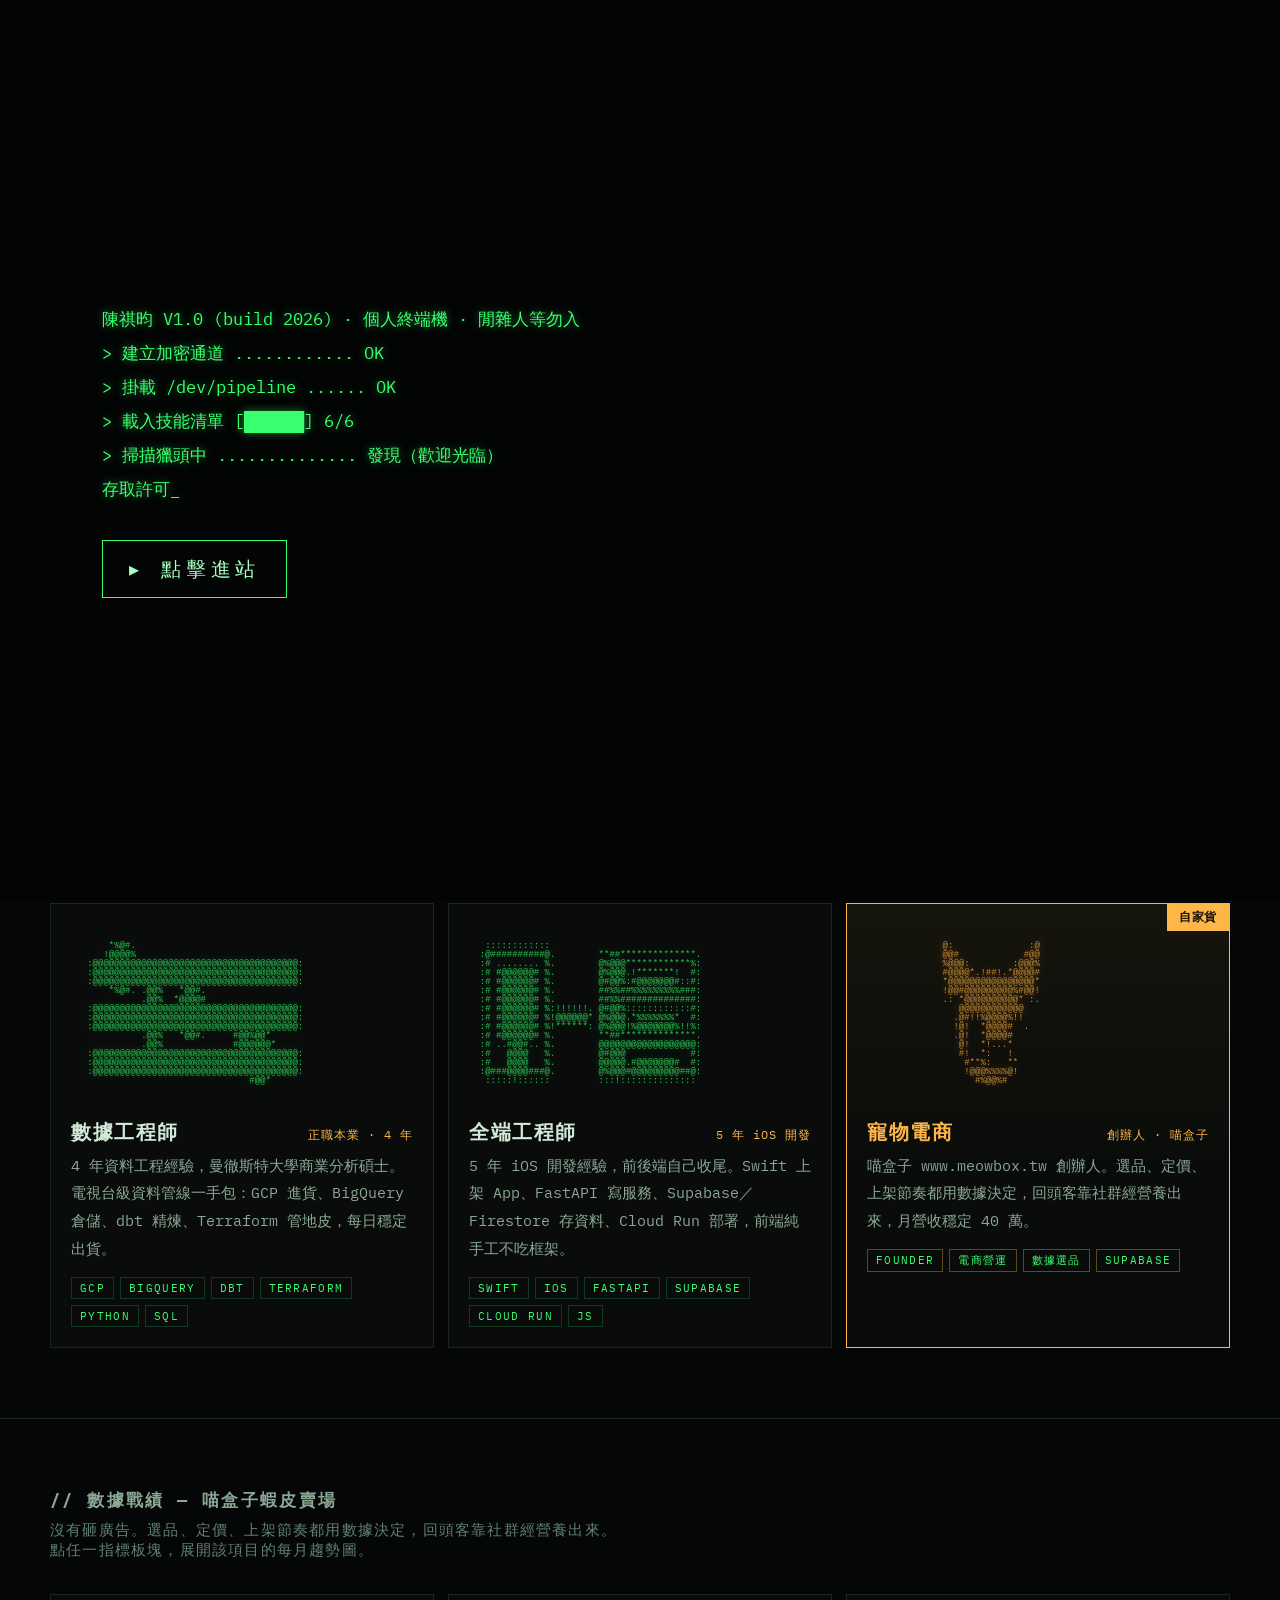
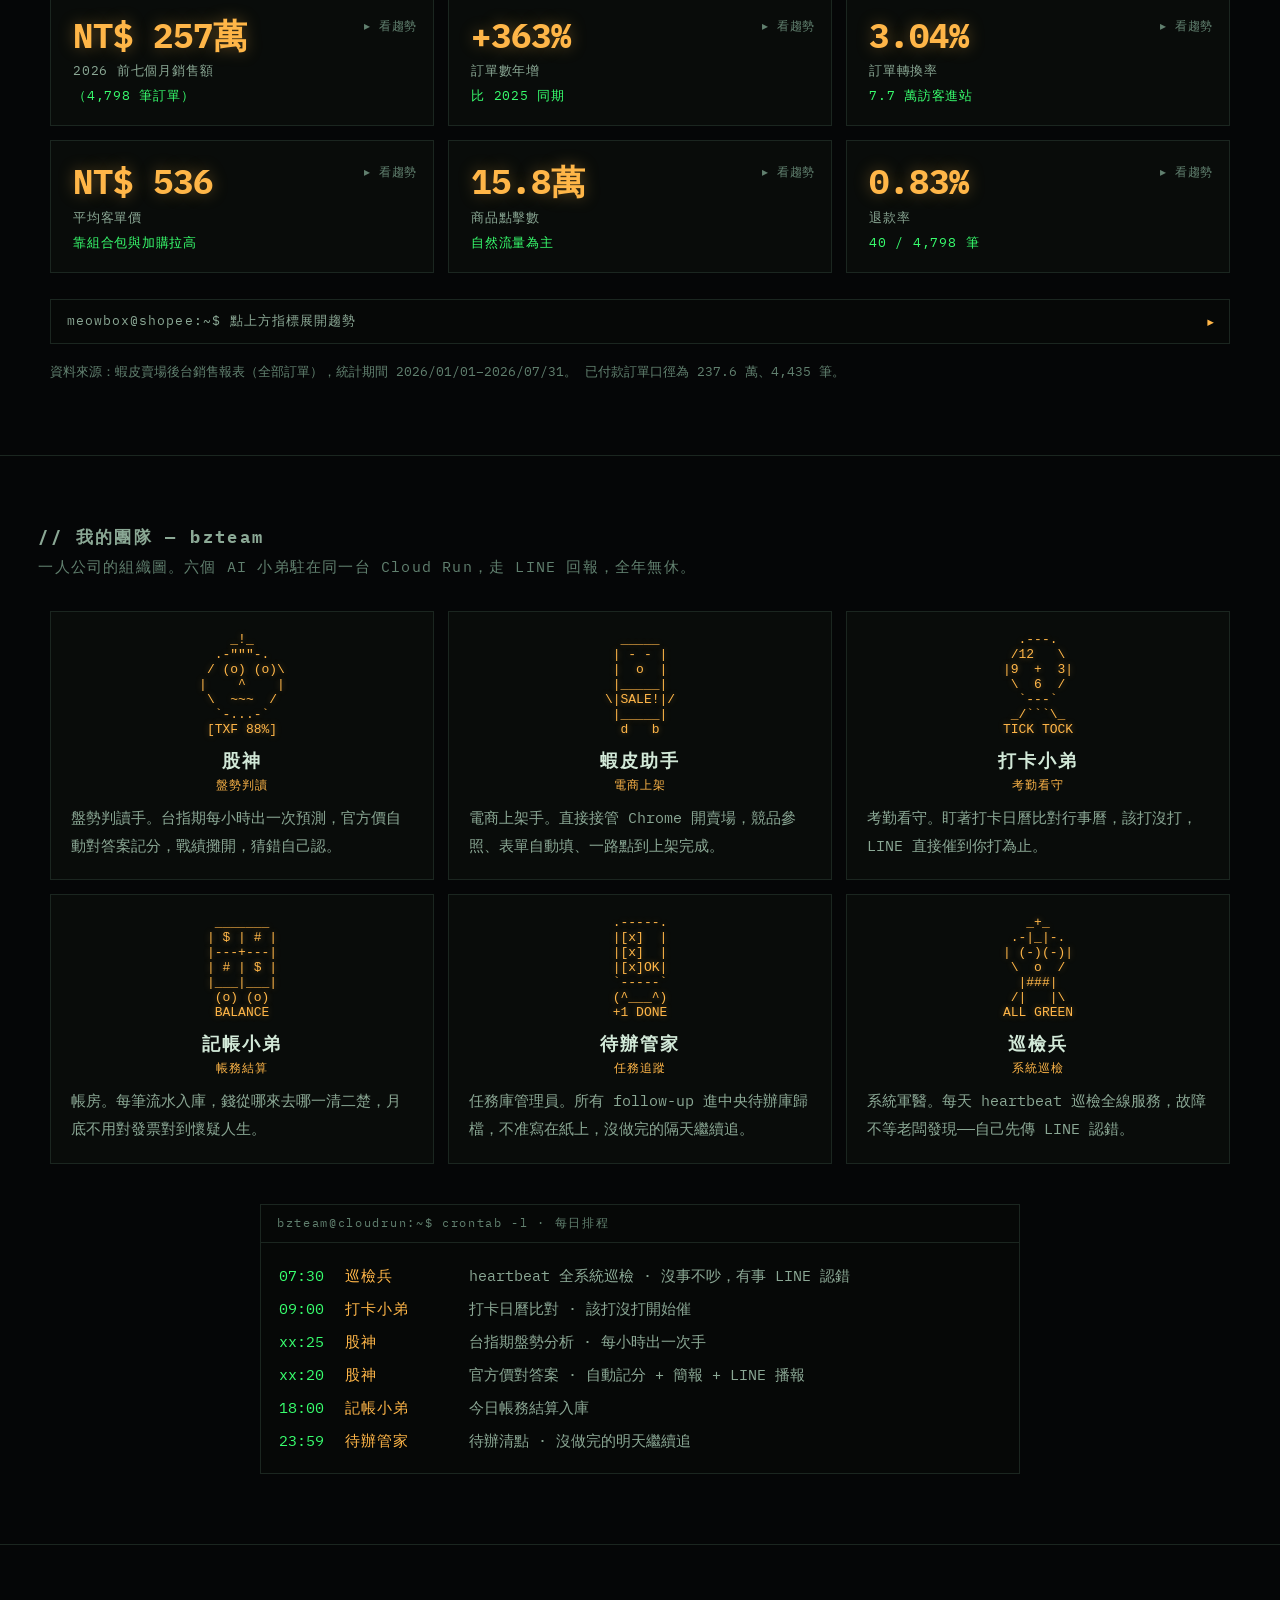
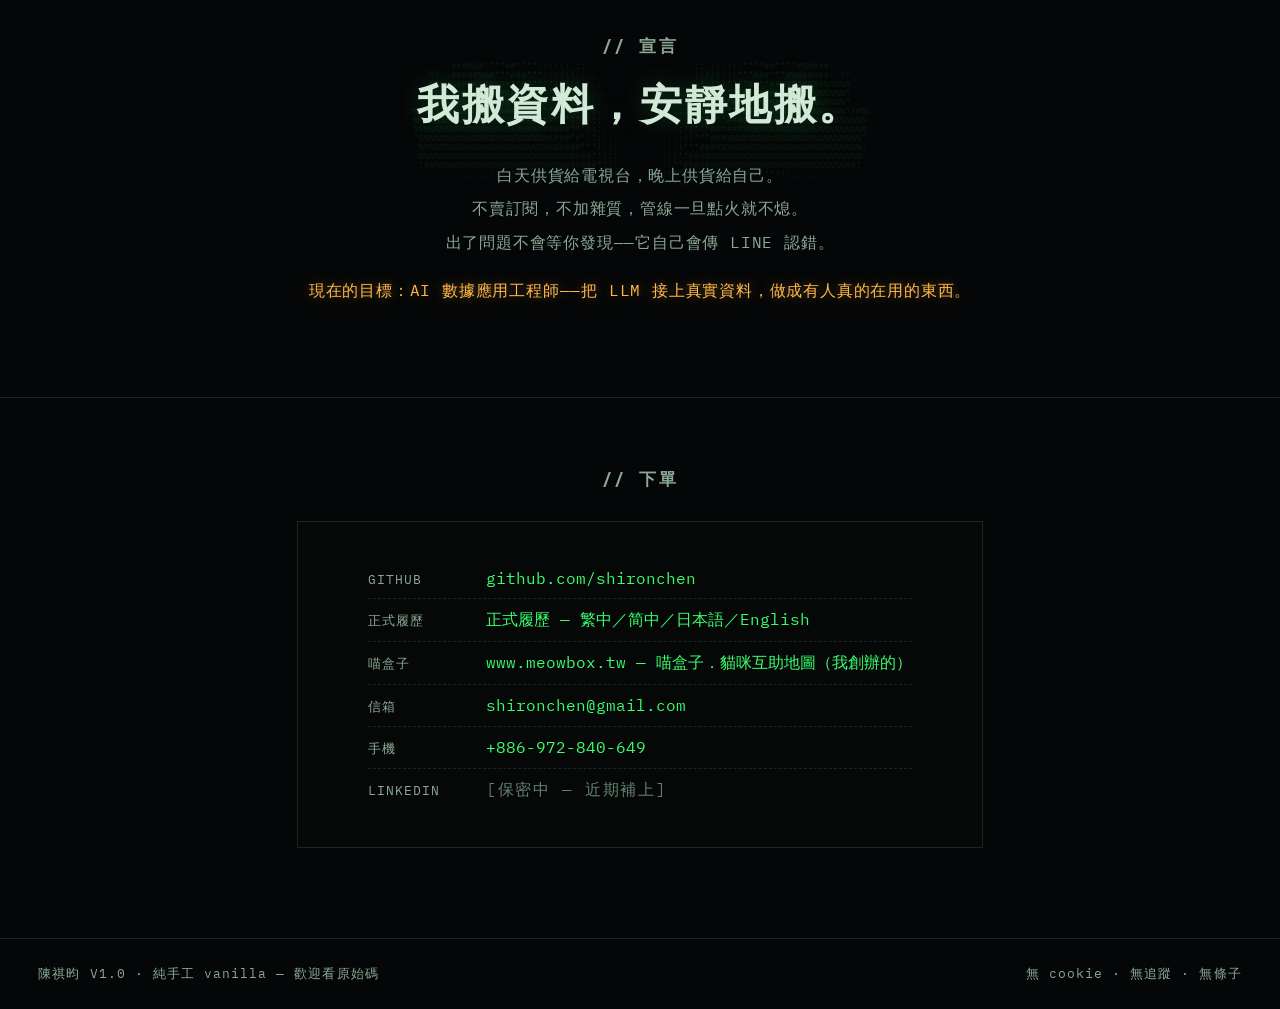
==== commit 0ec4e4a9: "修正手機版溢出與導覽；貨源改為三張身分卡 RWD 修正（實測 320-1280 共 9 個寬度）： - .orderBox 在 ≤375px 撐破版面（367px 塞進 352px），改 max-wi" ====
--- a/index.html
+++ b/index.html
@@ -241,12 +241,14 @@
 
 /* ============ CONTACT ============ */
 .contact{padding:70px 3vw 90px;border-top:1px solid var(--line);text-align:center}
-.orderBox{display:inline-block;border:1px solid var(--line);background:var(--panel2);
+.orderBox{display:inline-block;max-width:100%;box-sizing:border-box;
+  border:1px solid var(--line);background:var(--panel2);
   padding:36px clamp(20px,6vw,70px);margin-top:22px;text-align:left}
 .orderRow{display:flex;gap:18px;align-items:baseline;padding:10px 0;
   border-bottom:1px dashed var(--line);font-size:16px}
 .orderRow:last-child{border-bottom:none}
 .orderRow .k{color:var(--dim);font-size:13px;letter-spacing:.08em;min-width:100px}
+.orderRow a,.orderRow .redacted{overflow-wrap:anywhere}
 .orderRow a:hover{text-shadow:0 0 10px rgba(56,255,110,.7)}
 .redacted{color:var(--dimmer);letter-spacing:.1em}
 
@@ -262,8 +264,16 @@
   .stat:nth-child(2){border-right:none}
   .stat{border-bottom:1px solid var(--line)}
   .stat:nth-child(n+3){border-bottom:none}
-  nav a{display:none}
+  header{flex-wrap:wrap;row-gap:10px}
+  nav{width:100%;justify-content:space-between;gap:8px}
+  #clock{display:none}
   #wings{display:none}
+}
+@media(max-width:520px){
+  .orderBox{display:block;width:100%;padding:24px 18px}
+  .orderRow{flex-direction:column;align-items:flex-start;gap:2px}
+  .orderRow .k{min-width:0}
+  .hero{padding:9vh 6vw 7vh}
 }
 @media(prefers-reduced-motion:reduce){
   *{animation:none!important;transition:none!important}
@@ -318,7 +328,7 @@
 
   <section class="supply" id="supply">
     <h2>// 貨源</h2>
-    <p class="secSub">六件現貨。全部實戰，全部在線。點卡片驗貨。</p>
+    <p class="secSub">三種身分，同一個人。資料工程、全端開發、電商營運，全部實戰在線。</p>
     <div class="grid" id="grid"></div>
   </section>
 
@@ -424,71 +434,45 @@
 
 /* ---------------- PROJECT CARD ART ---------------- */
 const ART={
-  pipeline(g,w,h){ /* three mains + risers + valves */
+  data(g,w,h){ /* 資料管線：幹管 + 立管 + 閥 */
     for(let i=0;i<3;i++){const y=h*(.25+i*.25);
       g.fillRect(w*.08,y-1,w*.84,3);
       circ(g,w*(.2+i*.28),y,3,true);}
     g.fillRect(w*.3,h*.25,3,h*.5);
     g.fillRect(w*.66,h*.5,3,h*.25);
   },
-  text2sql(g,w,h){ /* speech bubble → result table */
-    g.strokeRect(w*.08,h*.1,w*.4,h*.32);
-    g.beginPath();g.moveTo(w*.18,h*.42);g.lineTo(w*.14,h*.56);g.lineTo(w*.28,h*.42);g.fill();
-    g.fillRect(w*.52,h*.45,w*.02,h*.02);
-    for(let r=0;r<3;r++)for(let c=0;c<3;c++)
-      g.strokeRect(w*(.52+c*.14),h*(.5+r*.15),w*.14,h*.15);
+  full(g,w,h){ /* 全端：手機 ↔ 伺服器堆疊 */
+    g.strokeRect(w*.07,h*.16,w*.25,h*.68);
+    g.fillRect(w*.115,h*.24,w*.16,h*.42);
+    circ(g,w*.195,h*.75,2.2,true);
+    g.fillRect(w*.34,h*.48,w*.15,2);
+    for(let i=0;i<3;i++){
+      g.strokeRect(w*.53,h*(.2+i*.24),w*.38,h*.16);
+      circ(g,w*.59,h*(.28+i*.24),2,true);
+      g.fillRect(w*.66,h*(.27+i*.24),w*.18,2);
+    }
   },
-  bzbot(g,w,h){ /* candlesticks */
-    const hs=[.5,.7,.4,.85,.6,.9];
-    for(let i=0;i<6;i++){const x=w*(.12+i*.14),ch=h*hs[i]*.6;
-      g.fillRect(x,h*.85-ch-h*.08,2,ch+h*.16);
-      g.fillRect(x-3,h*.85-ch,8,ch);}
-  },
-  bzteam(g,w,h){ /* crew: satellites around the hub */
-    circ(g,w/2,h/2,h*.16,true);
-    for(let i=0;i<6;i++){const a=i*Math.PI/3;
-      const x=w/2+Math.cos(a)*w*.3,y=h/2+Math.sin(a)*h*.32;
-      circ(g,x,y,h*.09,true);
-      g.beginPath();g.moveTo(w/2,h/2);g.lineTo(x,y);g.stroke();}
-  },
-  meowbox(g,w,h){ /* the cat */
+  meowbox(g,w,h){ /* 貓 */
     circ(g,w/2,h*.58,h*.32,true);
     g.beginPath();g.moveTo(w*.32,h*.42);g.lineTo(w*.3,h*.08);g.lineTo(w*.46,h*.32);g.fill();
     g.beginPath();g.moveTo(w*.68,h*.42);g.lineTo(w*.7,h*.08);g.lineTo(w*.54,h*.32);g.fill();
     g.fillStyle='#000';
     g.fillRect(w*.4,h*.52,3,5);g.fillRect(w*.58,h*.52,3,5);
     g.fillRect(w*.485,h*.66,4,3);
-  },
-  txf(g,w,h){ /* the oracle: sine through a crystal ball */
-    circ(g,w/2,h/2,h*.36,false);
-    g.beginPath();
-    for(let x=0;x<w;x++){const y=h/2+Math.sin(x/w*Math.PI*3)*h*.22;
-      x?g.lineTo(x,y):g.moveTo(x,y);}
-    g.stroke();
-    circ(g,w*.82,h*.28,2,true);
   }
 };
 
 /* ---------------- THE SUPPLY ---------------- */
 const GOODS=[
-  {id:'text2sql',name:'TEXT2SQL',tag:'跟倉庫說人話',
-   desc:'用人話跟資料倉庫談生意。自然語言進，SQL 出，BigQuery 埋單，不會 SQL 的人也拿得到貨。',
-   chips:['LLM','BIGQUERY','PYTHON']},
-  {id:'pipeline',name:'PIPELINE',tag:'正職本業',
-   desc:'電視台級資料管線。GCP 上進貨、BigQuery 倉儲、dbt 精煉、Terraform 管地皮。貨源穩定，每日出貨。',
-   chips:['GCP','BIGQUERY','DBT','TERRAFORM','PYTHON']},
-  {id:'meowbox',name:'MEOWBOX',tag:'創辦人 · 貓咪部門',
-   desc:'喵盒子 www.meowbox.tw，本人創辦的貓咪互助地圖與賣場。從第一行 code 到上線營運一手包，用數據分析選品與定價，2026 前七個月做到 257 萬營收、4,798 筆訂單，訂單數年增 363%。',
-   chips:['FOUNDER','HTML','JS','SUPABASE'],link:'https://www.meowbox.tw/'},
-  {id:'txf',name:'TXF ORACLE',tag:'期貨算命仙',
-   desc:'台指期每小時預測 routine。雲端排程分析、官方價自動記分、LINE 準時播報，猜錯自己認。',
-   chips:['SCHEDULER','LLM','LINE']},
-  {id:'bzteam',name:'BZTEAM',tag:'我的 AI 團隊',
-   desc:'LINE 上的私人 AI 團隊。待辦、打卡、記帳、排程 routine，一個 Cloud Run 養一整組小弟。',
-   chips:['LLM','FASTAPI','FIRESTORE','LINE']},
-  {id:'bzbot',name:'BZBOT',tag:'幣圈跑單',
-   desc:'Discord 加密貨幣機器人。盯 Bybit 永續合約，Cloud Run 上長駐跑單，籌碼、開盤預估一手包。',
-   chips:['FASTAPI','SUPABASE','CLOUD RUN','DISCORD']}
+  {id:'data',name:'數據工程師',tag:'正職本業 · 4 年',
+   desc:'4 年資料工程經驗，曼徹斯特大學商業分析碩士。電視台級資料管線一手包：GCP 進貨、BigQuery 倉儲、dbt 精煉、Terraform 管地皮，每日穩定出貨。',
+   chips:['GCP','BIGQUERY','DBT','TERRAFORM','PYTHON','SQL']},
+  {id:'full',name:'全端工程師',tag:'5 年 iOS 開發',
+   desc:'5 年 iOS 開發經驗，前後端自己收尾。Swift 上架 App、FastAPI 寫服務、Supabase／Firestore 存資料、Cloud Run 部署，前端純手工不吃框架。',
+   chips:['SWIFT','IOS','FASTAPI','SUPABASE','CLOUD RUN','JS']},
+  {id:'meowbox',name:'寵物電商',tag:'創辦人 · 喵盒子',
+   desc:'喵盒子 www.meowbox.tw 創辦人。選品、定價、上架節奏都用數據決定，回頭客靠社群經營養出來，月營收穩定 40 萬。',
+   chips:['FOUNDER','電商營運','數據選品','SUPABASE'],link:'https://www.meowbox.tw/'}
 ];
 (function buildGrid(){
   const grid=$('#grid');
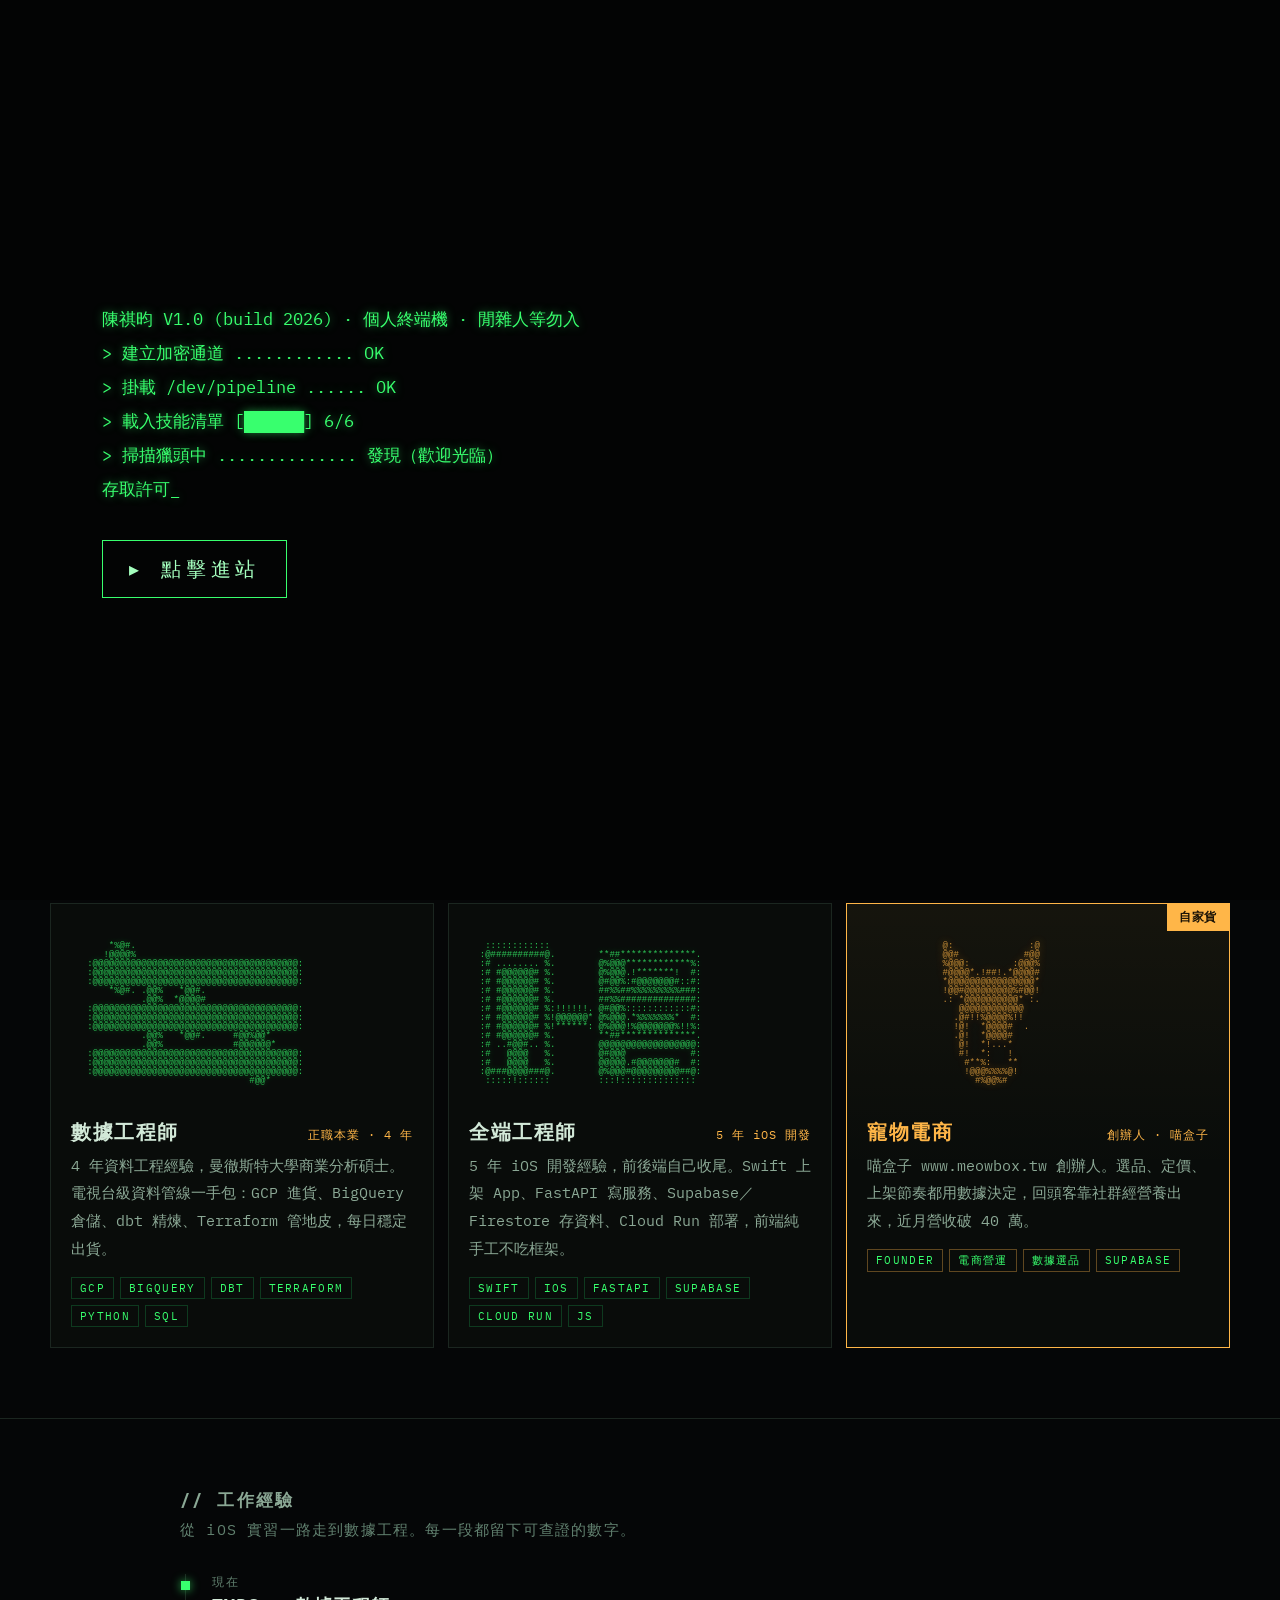
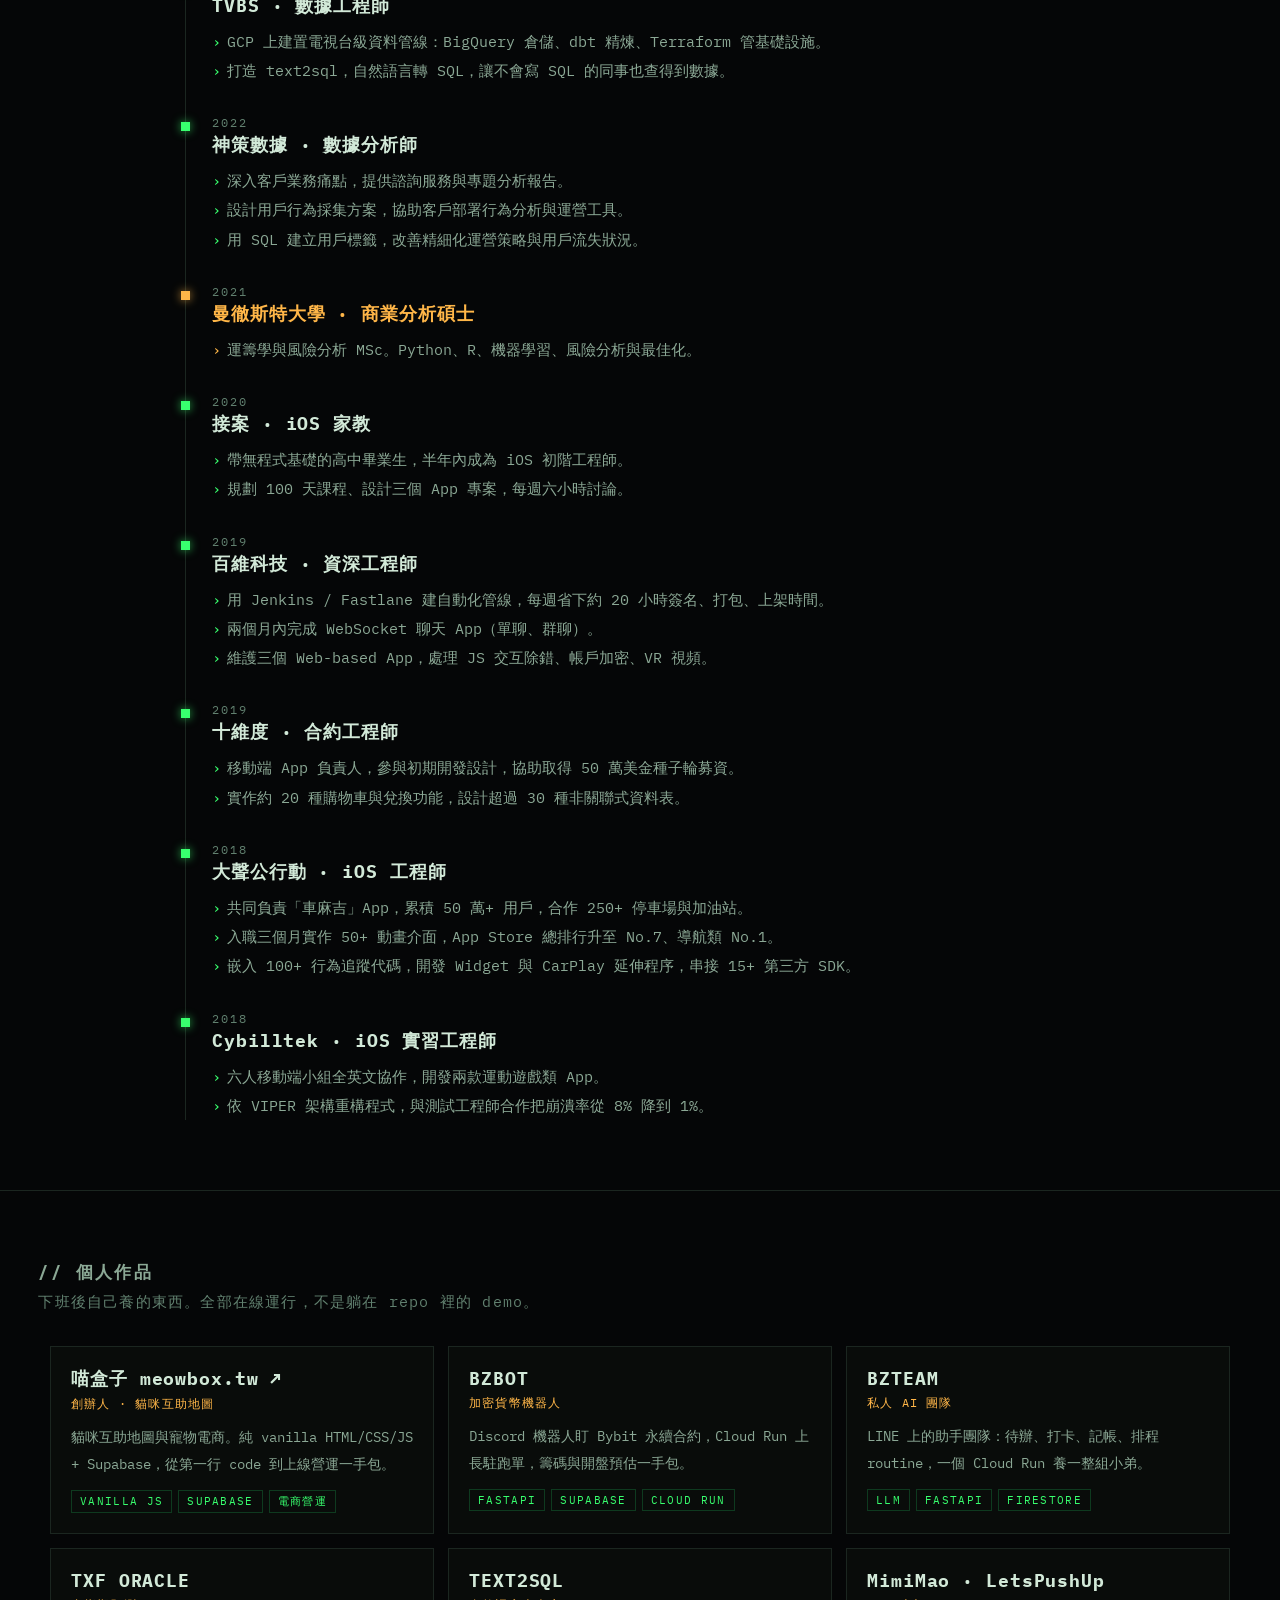
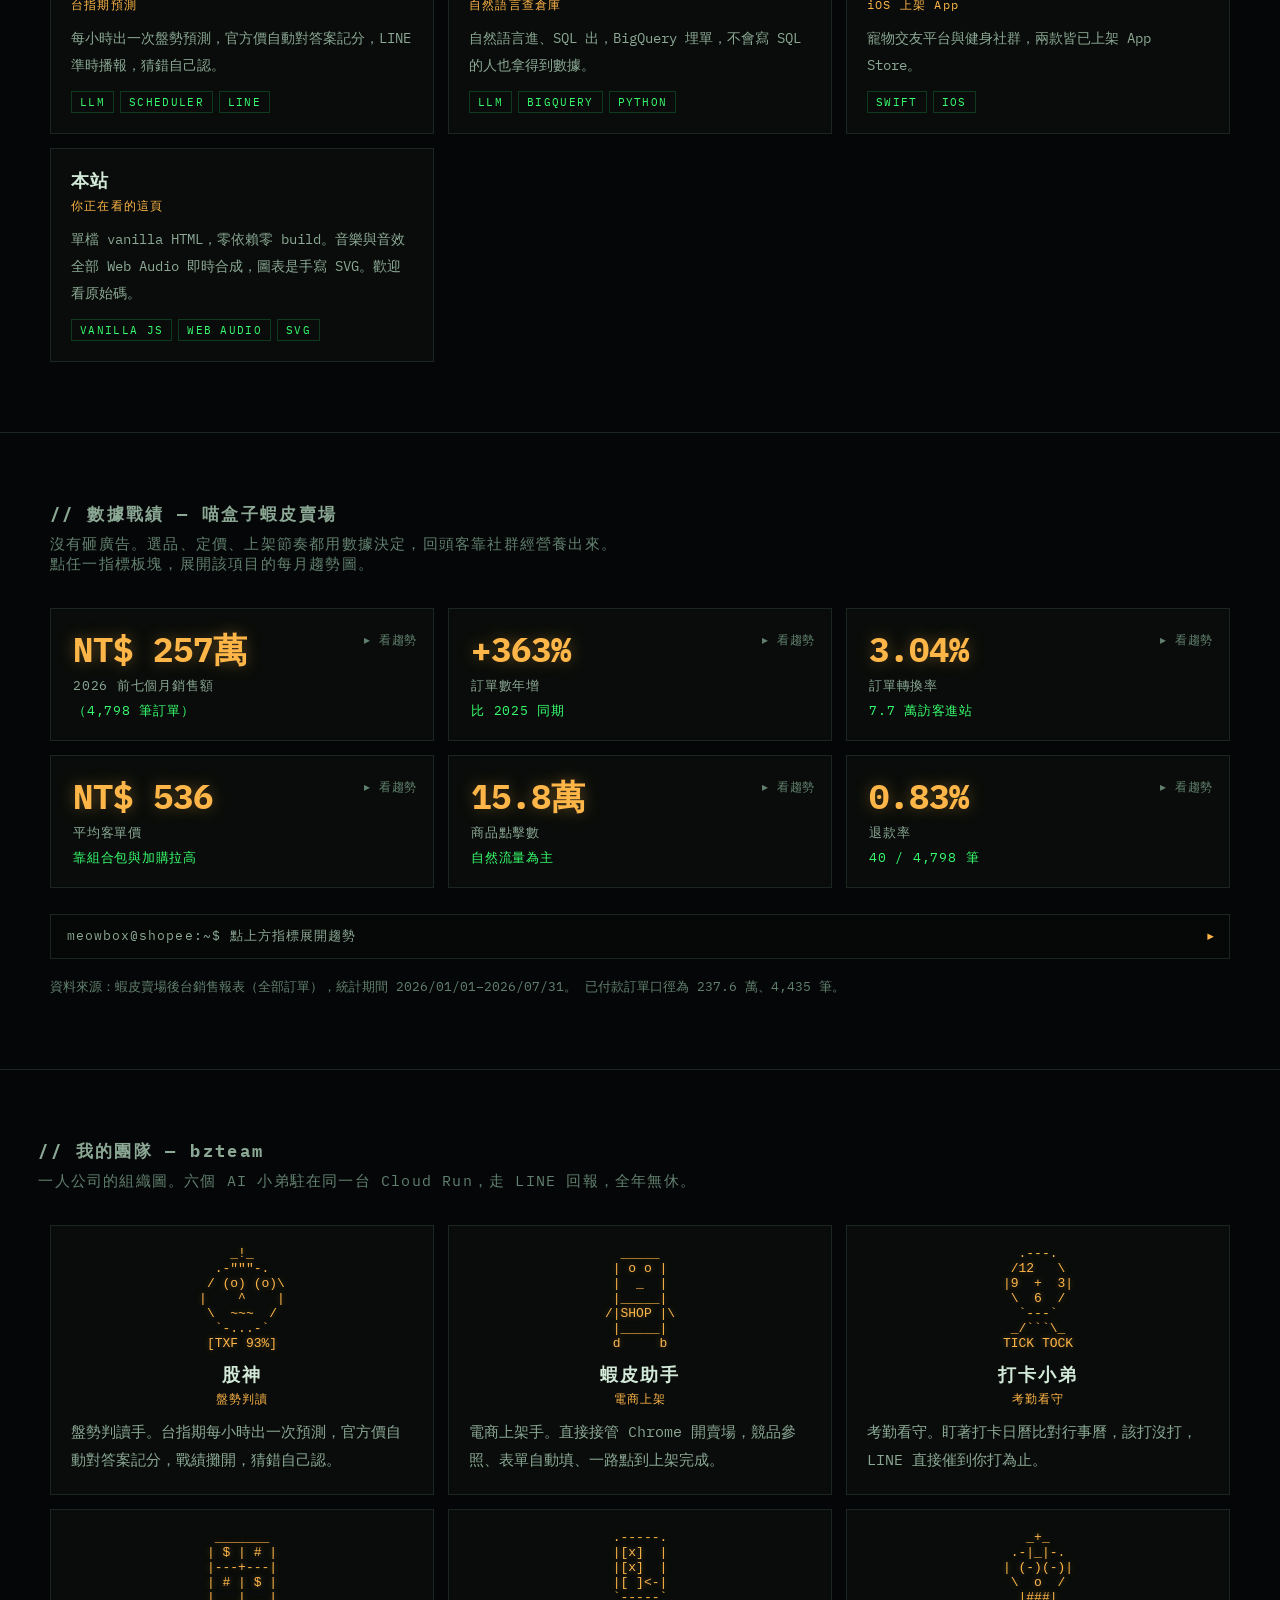
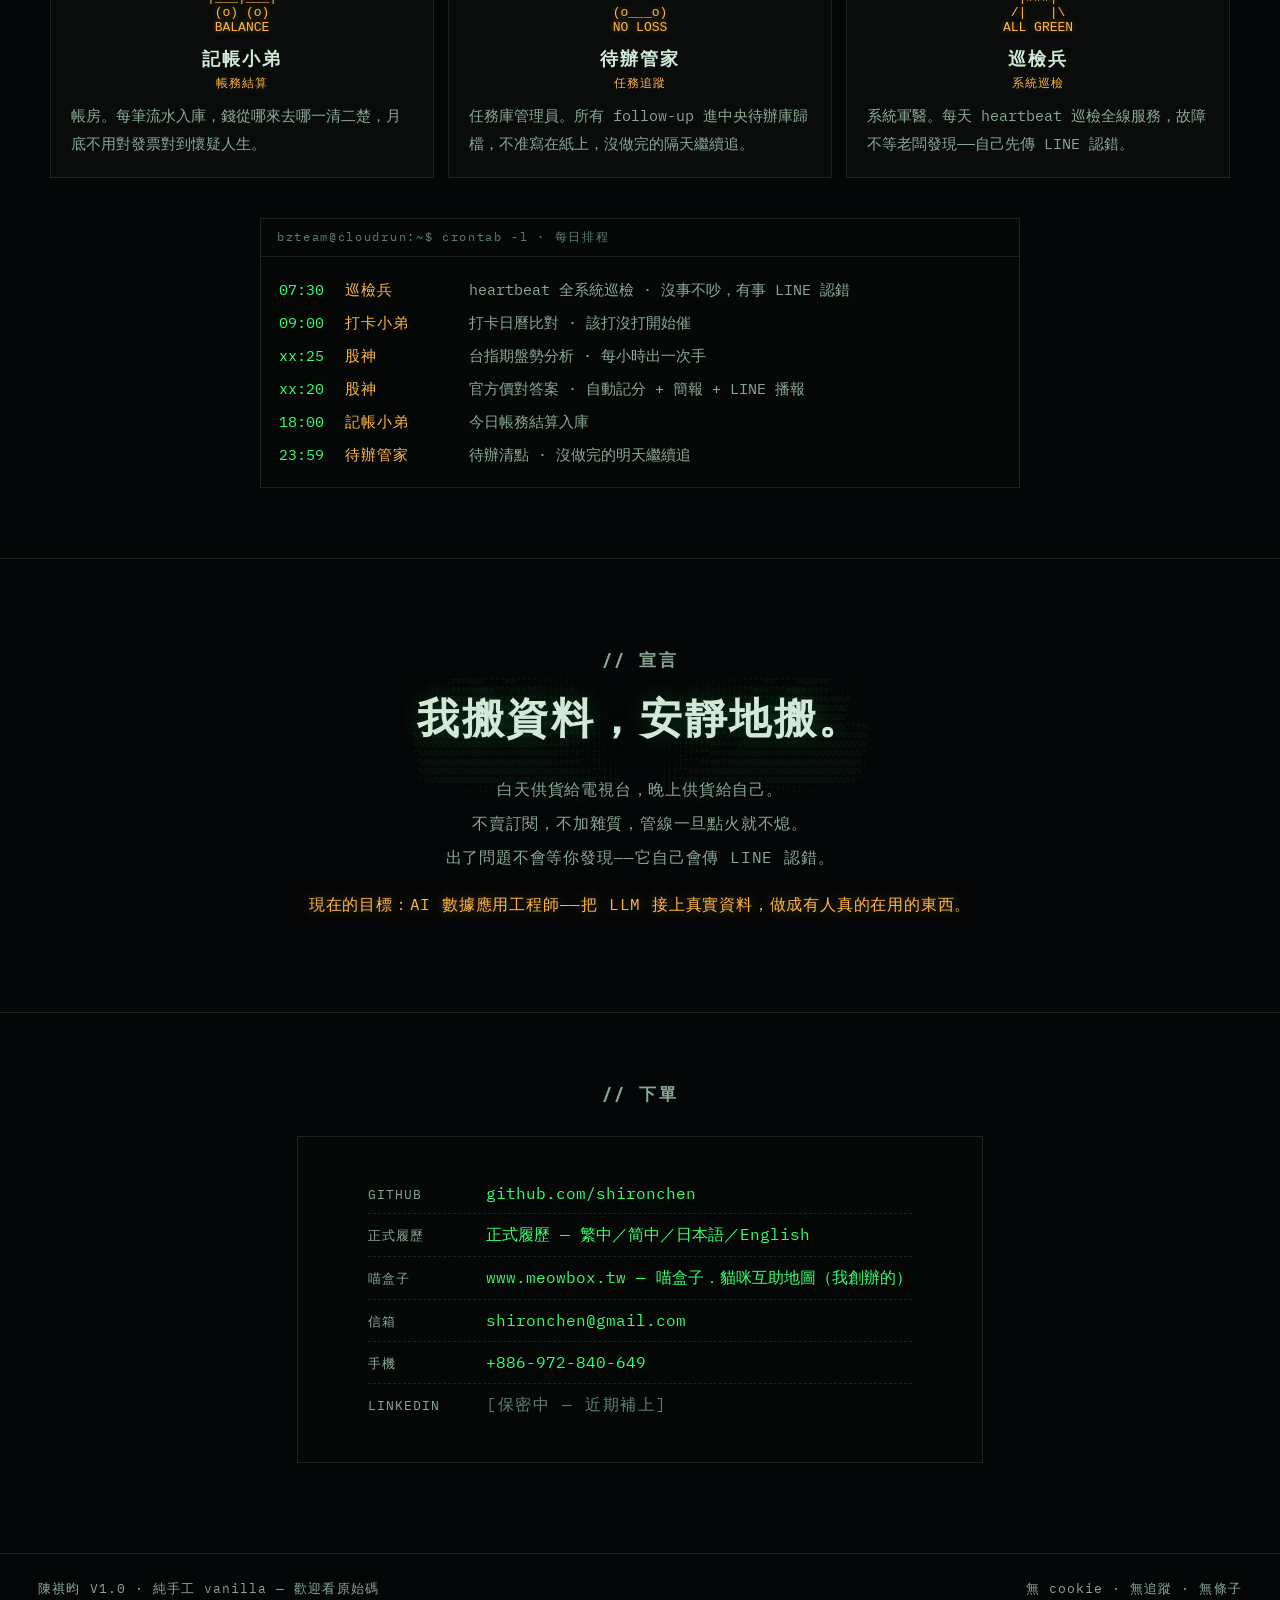
==== commit d1abb895: "新增工作經驗區與個人作品區；營收文案改為近月破 40 萬 - 工作經驗：終端機風時間軸，七段職涯 + 曼徹斯特碩士（琥珀色標記），   內容取自 /resume/ 正式履歷，不另行編造 - 個人作品：" ====
--- a/index.html
+++ b/index.html
@@ -152,6 +152,35 @@
 .chips{display:flex;flex-wrap:wrap;gap:6px}
 .chips span{font-size:11px;letter-spacing:.12em;color:var(--grn);
   border:1px solid var(--grndk);padding:3px 8px}
+
+/* ============ 工作經驗 ============ */
+.exp{padding:70px 3vw;border-top:1px solid var(--line)}
+.expWrap{max-width:920px;margin:0 auto}
+.tl{border-left:1px solid var(--line);margin-left:5px}
+.job{position:relative;padding:0 0 30px 26px}
+.job:last-child{padding-bottom:0}
+.job::before{content:'';position:absolute;left:-5px;top:7px;width:9px;height:9px;
+  background:var(--grn);box-shadow:0 0 10px rgba(56,255,110,.7)}
+.job.edu::before{background:var(--amb);box-shadow:0 0 10px rgba(255,182,72,.7)}
+.job .when{font-size:12px;letter-spacing:.16em;color:var(--dimmer)}
+.job h3{font-size:18px;letter-spacing:.05em;color:var(--ink);margin:3px 0 9px}
+.job.edu h3{color:var(--amb)}
+.job li{list-style:none;font-size:15px;line-height:1.95;color:var(--dim);
+  padding-left:15px;position:relative}
+.job li::before{content:'›';position:absolute;left:0;color:var(--grn)}
+.job.edu li::before{color:var(--amb)}
+
+/* ============ 個人作品 ============ */
+.works{padding:70px 3vw;border-top:1px solid var(--line)}
+.wGrid{display:grid;grid-template-columns:repeat(3,1fr);gap:14px;max-width:1180px;margin:0 auto}
+.work{display:block;border:1px solid var(--line);background:var(--panel);padding:20px;
+  transition:.16s}
+.work:hover{border-color:var(--grn);box-shadow:0 0 22px rgba(56,255,110,.14);
+  transform:translateY(-2px)}
+a.work:hover h3{text-shadow:0 0 12px rgba(56,255,110,.5)}
+.work h3{font-size:18px;letter-spacing:.05em;color:var(--ink)}
+.work .wt{display:block;font-size:12px;letter-spacing:.1em;color:var(--amb);margin:5px 0 11px}
+.work p{font-size:14px;line-height:1.9;color:var(--dim);margin-bottom:13px}
 
 /* ============ BIZ (shopee numbers) ============ */
 .biz{padding:70px 3vw;border-top:1px solid var(--line)}
@@ -258,7 +287,7 @@
 
 /* ============ RWD / MOTION ============ */
 @media(max-width:900px){
-  .grid,.crewGrid{grid-template-columns:1fr}
+  .grid,.crewGrid,.wGrid{grid-template-columns:1fr}
   .bizGrid{grid-template-columns:repeat(2,1fr)}
   .stats{grid-template-columns:repeat(2,1fr)}
   .stat:nth-child(2){border-right:none}
@@ -295,6 +324,8 @@
   <div class="brand glitch" data-t="陳祺昀">陳祺昀</div>
   <nav>
     <a href="#supply">貨源</a>
+    <a href="#exp">經歷</a>
+    <a href="#works">作品</a>
     <a href="#biz">戰績</a>
     <a href="#crew">團隊</a>
     <a href="#manifesto">宣言</a>
@@ -330,6 +361,20 @@
     <h2>// 貨源</h2>
     <p class="secSub">三種身分，同一個人。資料工程、全端開發、電商營運，全部實戰在線。</p>
     <div class="grid" id="grid"></div>
+  </section>
+
+  <section class="exp" id="exp">
+    <div class="expWrap">
+      <h2>// 工作經驗</h2>
+      <p class="secSub">從 iOS 實習一路走到數據工程。每一段都留下可查證的數字。</p>
+      <div class="tl" id="tl"></div>
+    </div>
+  </section>
+
+  <section class="works" id="works">
+    <h2>// 個人作品</h2>
+    <p class="secSub">下班後自己養的東西。全部在線運行，不是躺在 repo 裡的 demo。</p>
+    <div class="wGrid" id="wGrid"></div>
   </section>
 
   <section class="biz" id="biz">
@@ -471,7 +516,7 @@
    desc:'5 年 iOS 開發經驗，前後端自己收尾。Swift 上架 App、FastAPI 寫服務、Supabase／Firestore 存資料、Cloud Run 部署，前端純手工不吃框架。',
    chips:['SWIFT','IOS','FASTAPI','SUPABASE','CLOUD RUN','JS']},
   {id:'meowbox',name:'寵物電商',tag:'創辦人 · 喵盒子',
-   desc:'喵盒子 www.meowbox.tw 創辦人。選品、定價、上架節奏都用數據決定，回頭客靠社群經營養出來，月營收穩定 40 萬。',
+   desc:'喵盒子 www.meowbox.tw 創辦人。選品、定價、上架節奏都用數據決定，回頭客靠社群經營養出來，近月營收破 40 萬。',
    chips:['FOUNDER','電商營運','數據選品','SUPABASE'],link:'https://www.meowbox.tw/'}
 ];
 (function buildGrid(){
@@ -494,6 +539,75 @@
     }
     grid.appendChild(el);
   }
+})();
+
+/* ---------------- 工作經驗 ---------------- */
+(function buildExp(){
+  const JOBS=[
+    {w:'現在',t:'TVBS · 數據工程師',d:[
+      'GCP 上建置電視台級資料管線：BigQuery 倉儲、dbt 精煉、Terraform 管基礎設施。',
+      '打造 text2sql，自然語言轉 SQL，讓不會寫 SQL 的同事也查得到數據。']},
+    {w:'2022',t:'神策數據 · 數據分析師',d:[
+      '深入客戶業務痛點，提供諮詢服務與專題分析報告。',
+      '設計用戶行為採集方案，協助客戶部署行為分析與運營工具。',
+      '用 SQL 建立用戶標籤，改善精細化運營策略與用戶流失狀況。']},
+    {w:'2021',t:'曼徹斯特大學 · 商業分析碩士',edu:1,d:[
+      '運籌學與風險分析 MSc。Python、R、機器學習、風險分析與最佳化。']},
+    {w:'2020',t:'接案 · iOS 家教',d:[
+      '帶無程式基礎的高中畢業生，半年內成為 iOS 初階工程師。',
+      '規劃 100 天課程、設計三個 App 專案，每週六小時討論。']},
+    {w:'2019',t:'百維科技 · 資深工程師',d:[
+      '用 Jenkins / Fastlane 建自動化管線，每週省下約 20 小時簽名、打包、上架時間。',
+      '兩個月內完成 WebSocket 聊天 App（單聊、群聊）。',
+      '維護三個 Web-based App，處理 JS 交互除錯、帳戶加密、VR 視頻。']},
+    {w:'2019',t:'十維度 · 合約工程師',d:[
+      '移動端 App 負責人，參與初期開發設計，協助取得 50 萬美金種子輪募資。',
+      '實作約 20 種購物車與兌換功能，設計超過 30 種非關聯式資料表。']},
+    {w:'2018',t:'大聲公行動 · iOS 工程師',d:[
+      '共同負責「車麻吉」App，累積 50 萬+ 用戶，合作 250+ 停車場與加油站。',
+      '入職三個月實作 50+ 動畫介面，App Store 總排行升至 No.7、導航類 No.1。',
+      '嵌入 100+ 行為追蹤代碼，開發 Widget 與 CarPlay 延伸程序，串接 15+ 第三方 SDK。']},
+    {w:'2018',t:'Cybilltek · iOS 實習工程師',d:[
+      '六人移動端小組全英文協作，開發兩款運動遊戲類 App。',
+      '依 VIPER 架構重構程式，與測試工程師合作把崩潰率從 8% 降到 1%。']}
+  ];
+  $('#tl').innerHTML=JOBS.map(j=>
+    '<div class="job'+(j.edu?' edu':'')+'"><div class="when">'+j.w+'</div>'
+    +'<h3>'+j.t+'</h3><ul>'+j.d.map(x=>'<li>'+x+'</li>').join('')+'</ul></div>').join('');
+})();
+
+/* ---------------- 個人作品 ---------------- */
+(function buildWorks(){
+  const W=[
+    {n:'喵盒子 meowbox.tw',t:'創辦人 · 貓咪互助地圖',u:'https://www.meowbox.tw/',
+     d:'貓咪互助地圖與寵物電商。純 vanilla HTML/CSS/JS + Supabase，從第一行 code 到上線營運一手包。',
+     c:['VANILLA JS','SUPABASE','電商營運']},
+    {n:'BZBOT',t:'加密貨幣機器人',
+     d:'Discord 機器人盯 Bybit 永續合約，Cloud Run 上長駐跑單，籌碼與開盤預估一手包。',
+     c:['FASTAPI','SUPABASE','CLOUD RUN']},
+    {n:'BZTEAM',t:'私人 AI 團隊',
+     d:'LINE 上的助手團隊：待辦、打卡、記帳、排程 routine，一個 Cloud Run 養一整組小弟。',
+     c:['LLM','FASTAPI','FIRESTORE']},
+    {n:'TXF ORACLE',t:'台指期預測',
+     d:'每小時出一次盤勢預測，官方價自動對答案記分，LINE 準時播報，猜錯自己認。',
+     c:['LLM','SCHEDULER','LINE']},
+    {n:'TEXT2SQL',t:'自然語言查倉庫',
+     d:'自然語言進、SQL 出，BigQuery 埋單，不會寫 SQL 的人也拿得到數據。',
+     c:['LLM','BIGQUERY','PYTHON']},
+    {n:'MimiMao · LetsPushUp',t:'iOS 上架 App',
+     d:'寵物交友平台與健身社群，兩款皆已上架 App Store。',
+     c:['SWIFT','IOS']},
+    {n:'本站',t:'你正在看的這頁',
+     d:'單檔 vanilla HTML，零依賴零 build。音樂與音效全部 Web Audio 即時合成，圖表是手寫 SVG。歡迎看原始碼。',
+     c:['VANILLA JS','WEB AUDIO','SVG']}
+  ];
+  $('#wGrid').innerHTML=W.map(w=>{
+    const inner='<h3>'+w.n+(w.u?' ↗':'')+'</h3><span class="wt">'+w.t+'</span>'
+      +'<p>'+w.d+'</p><div class="chips">'+w.c.map(c=>'<span>'+c+'</span>').join('')+'</div>';
+    return w.u
+      ? '<a class="work" href="'+w.u+'" target="_blank" rel="noopener">'+inner+'</a>'
+      : '<div class="work">'+inner+'</div>';
+  }).join('');
 })();
 
 /* ---------------- BIZ：指標板塊 + 可收合互動折線圖 ---------------- */
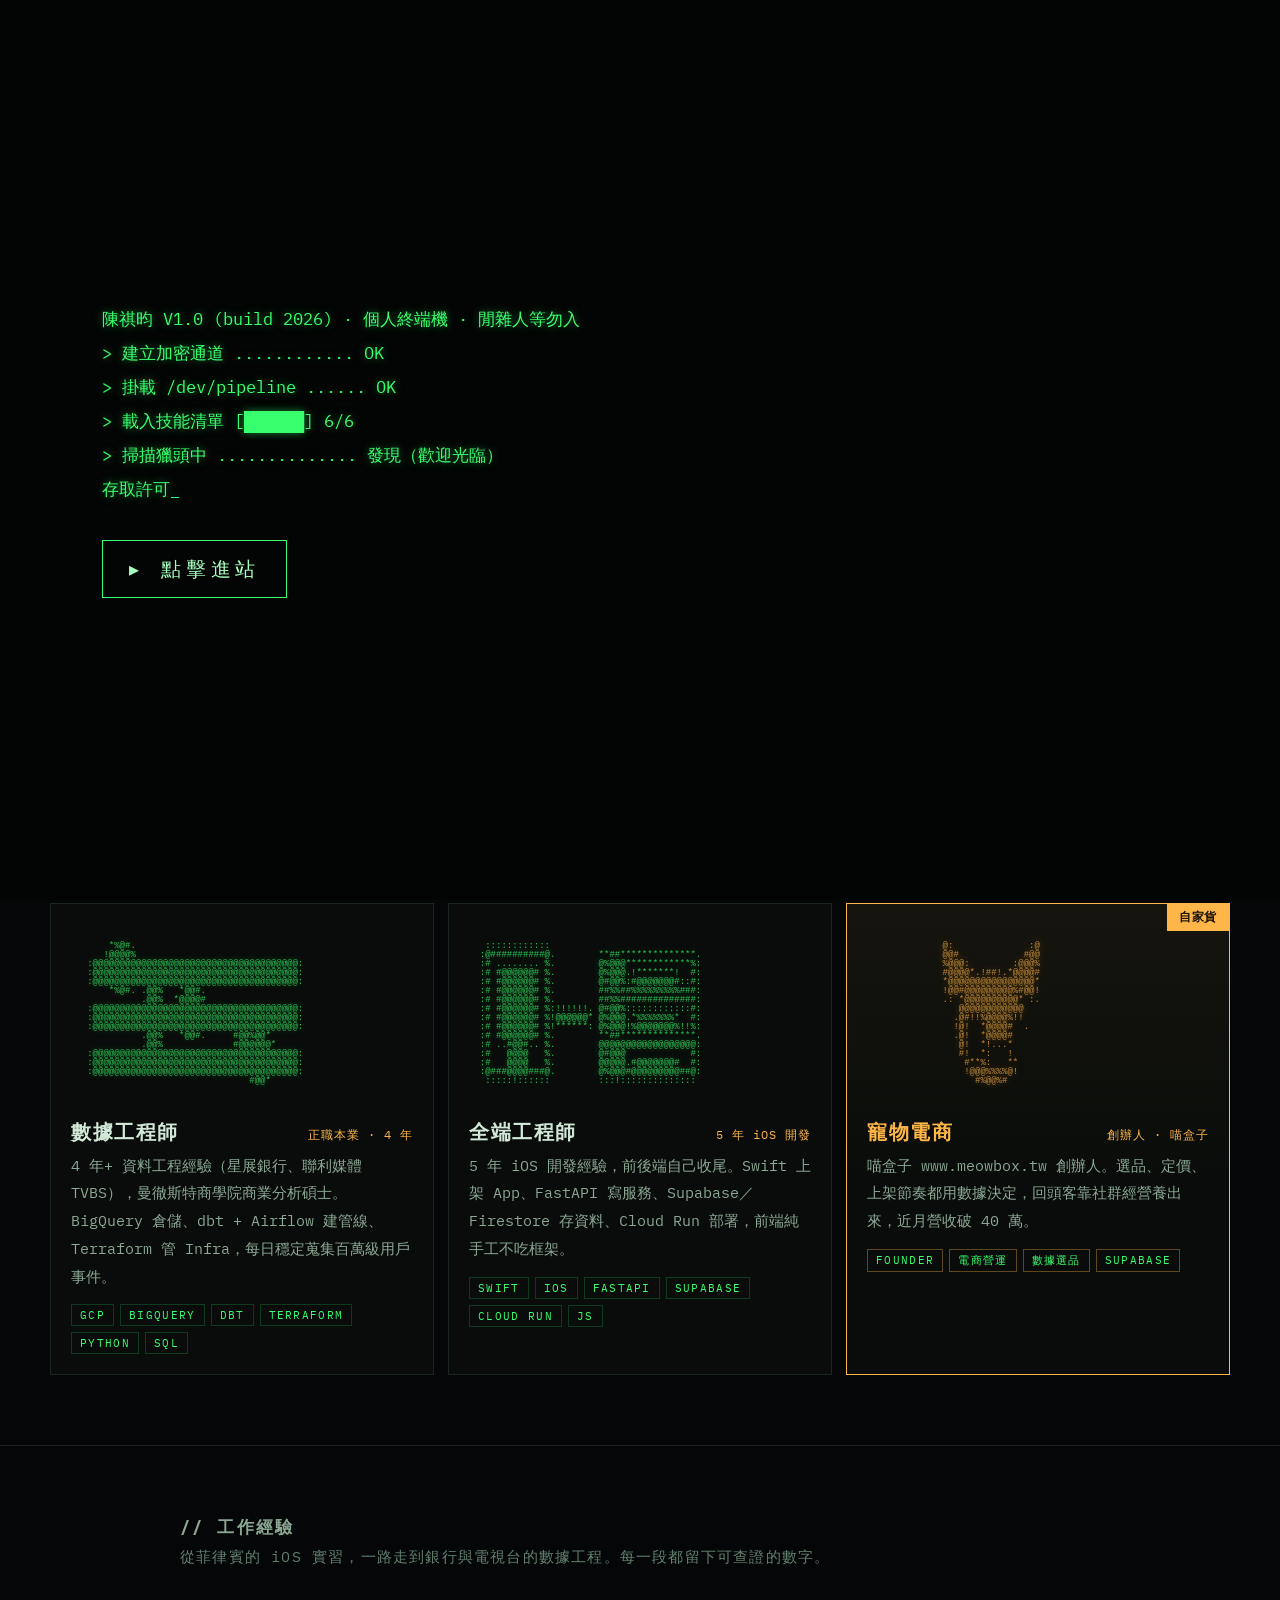
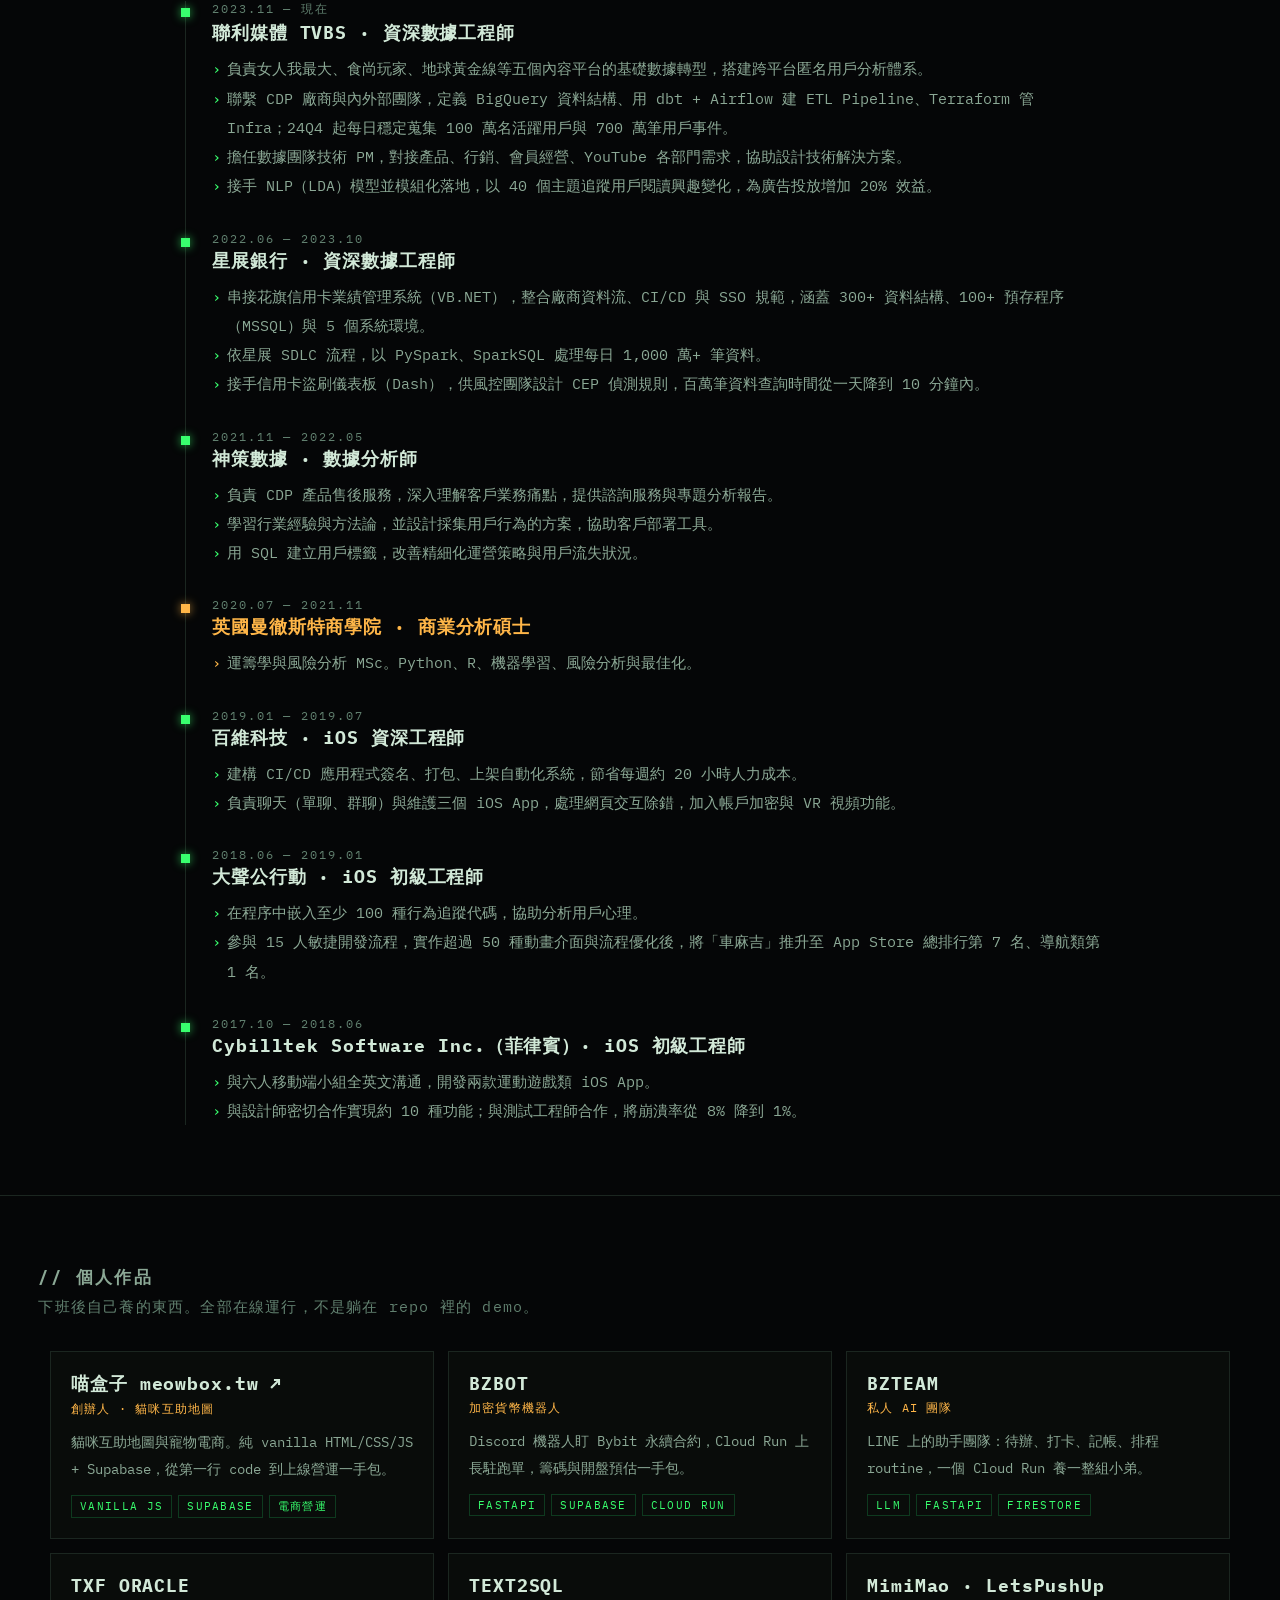
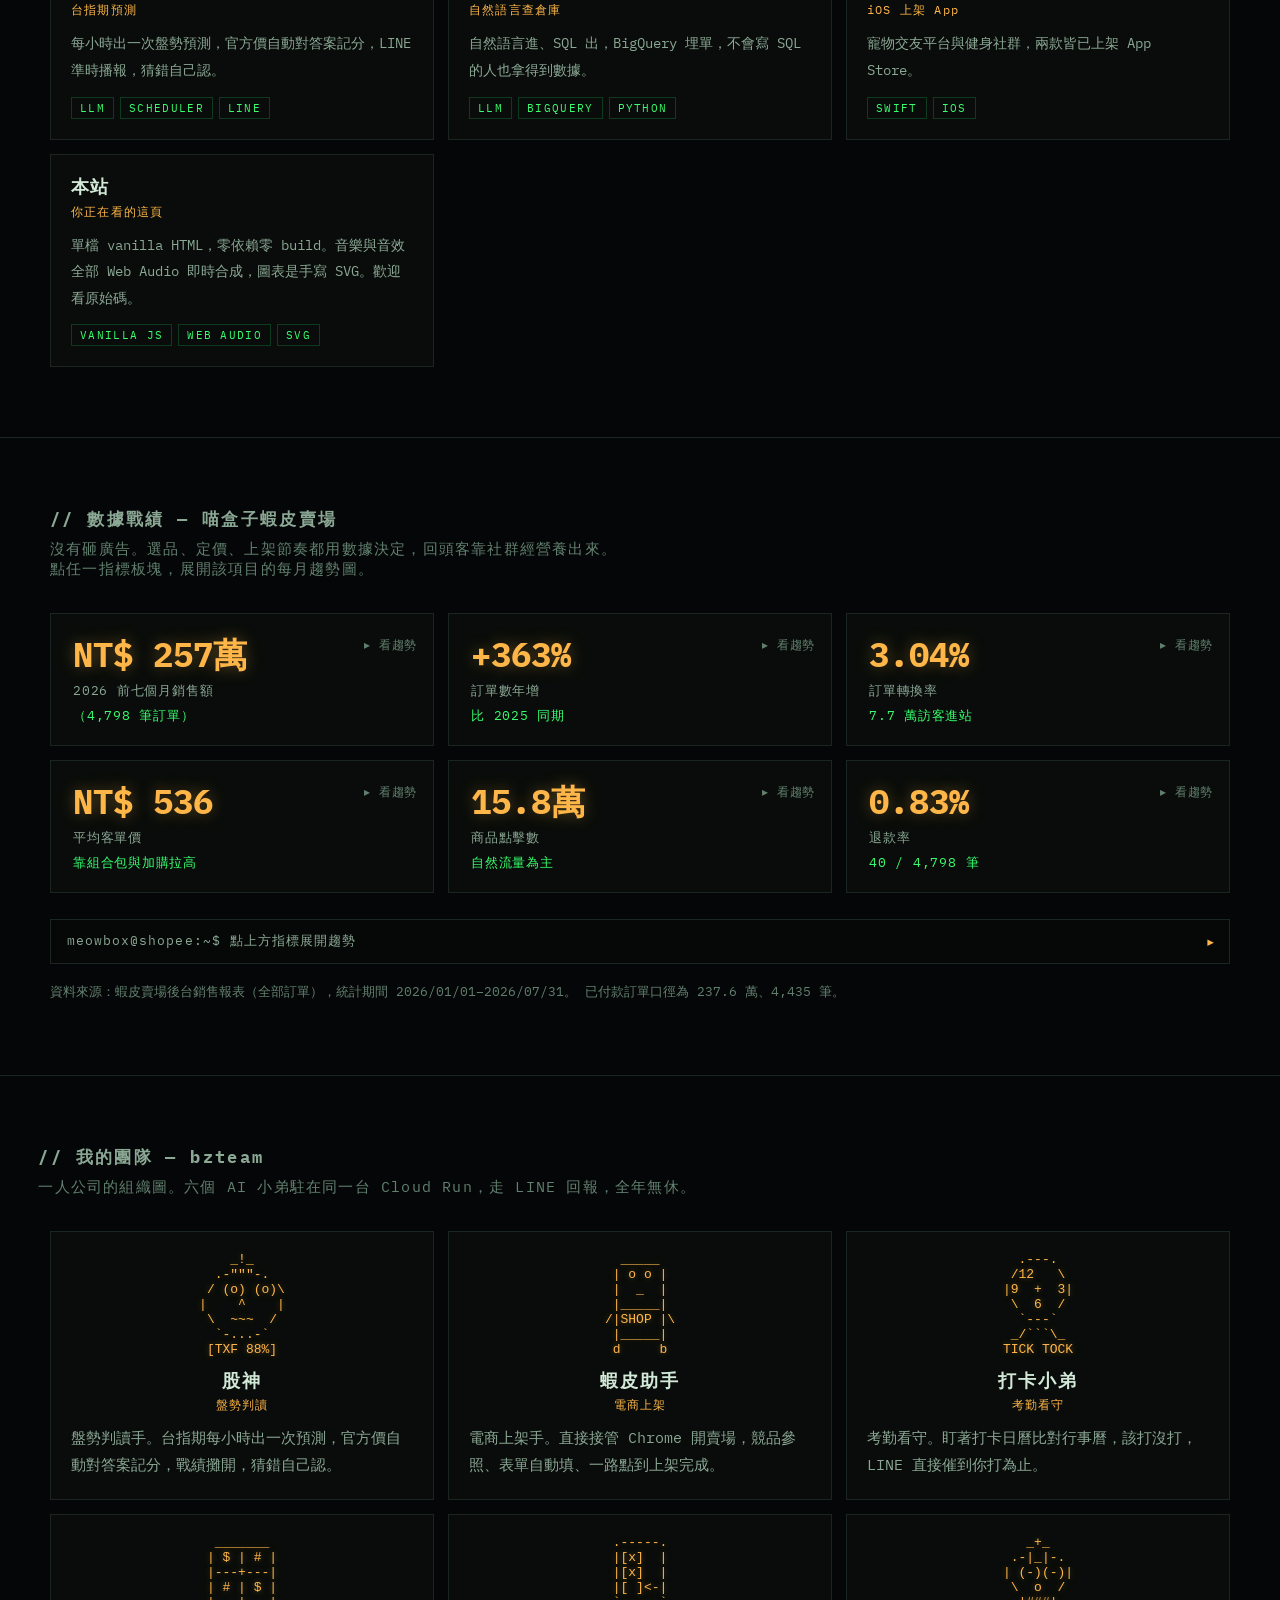
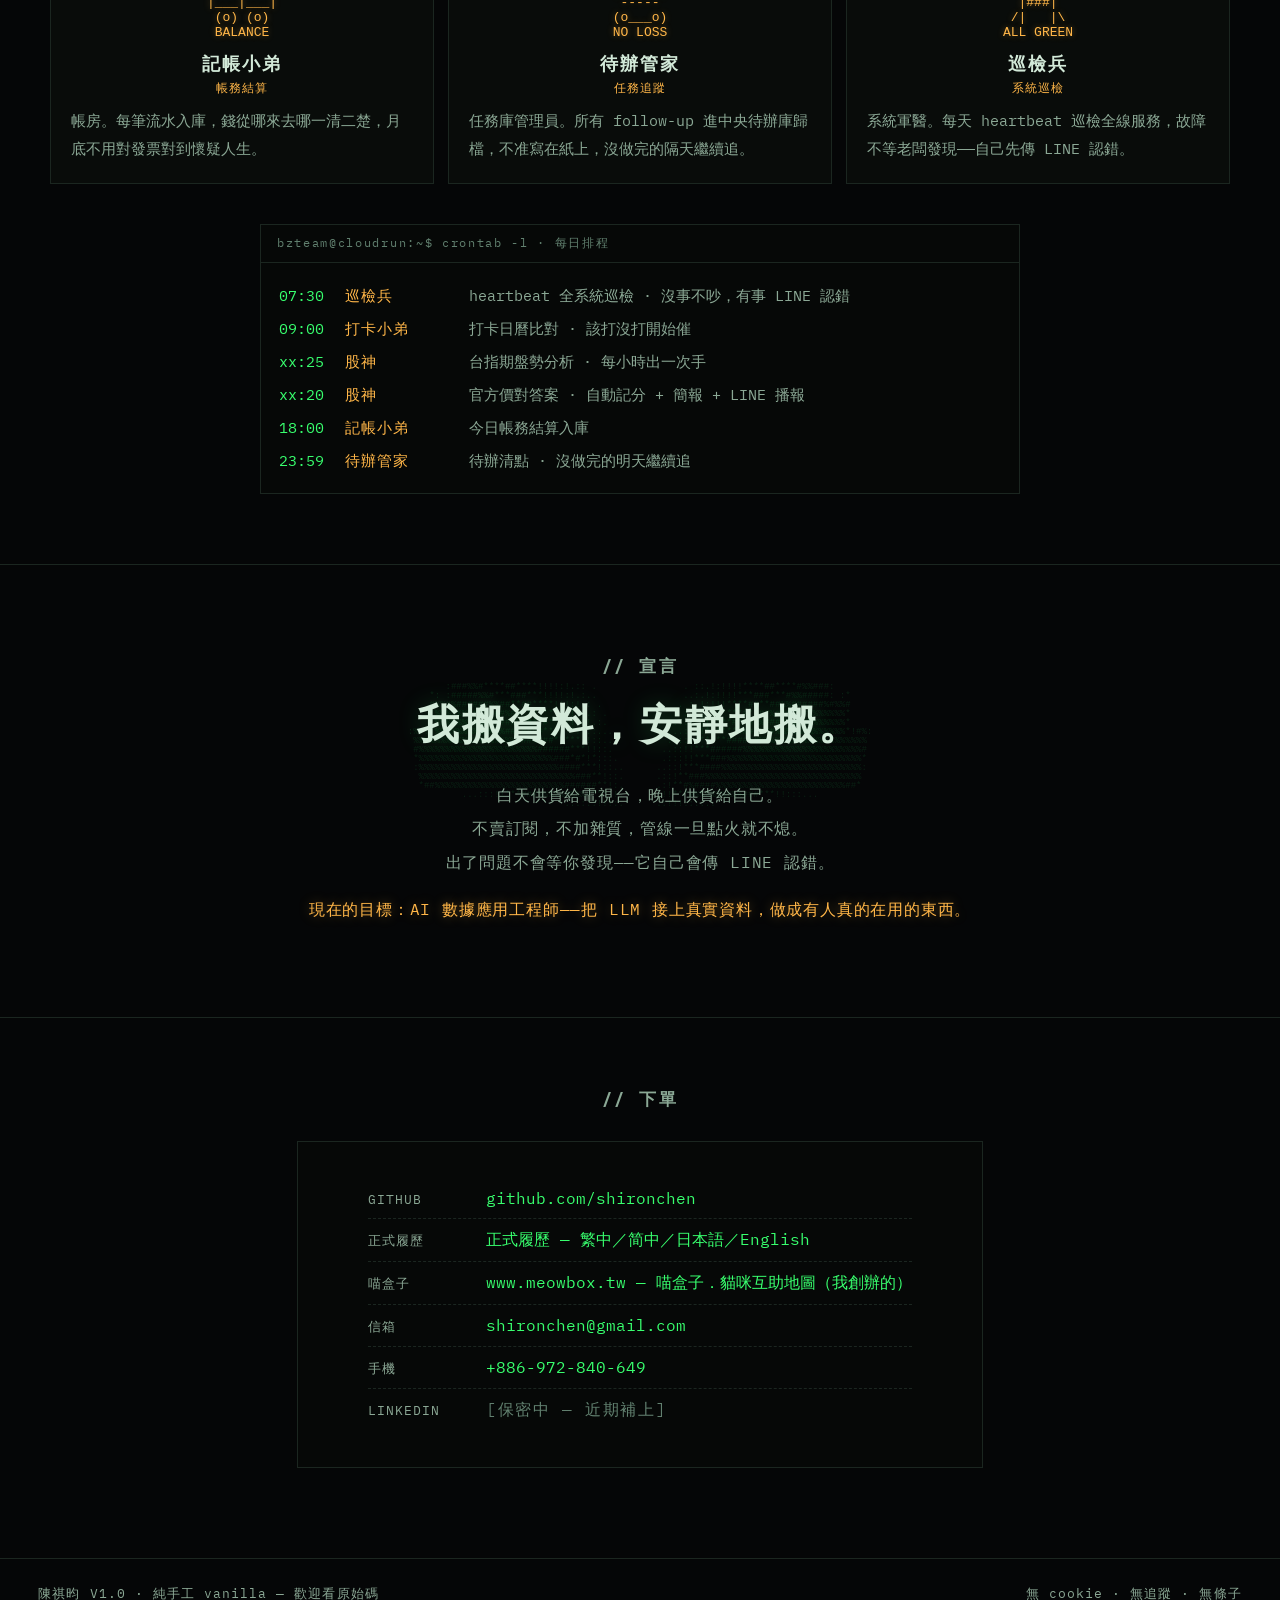
==== commit f1997d02: "依正式履歷 PDF 更正工作經驗（原資料有誤） 先前時間軸取自過期的 /resume/ HTML，內容與正式履歷不符： - 現職公司名與職稱錯誤 → 聯利媒體 TVBS · 資深數據工程師（2023." ====
--- a/index.html
+++ b/index.html
@@ -366,7 +366,7 @@
   <section class="exp" id="exp">
     <div class="expWrap">
       <h2>// 工作經驗</h2>
-      <p class="secSub">從 iOS 實習一路走到數據工程。每一段都留下可查證的數字。</p>
+      <p class="secSub">從菲律賓的 iOS 實習，一路走到銀行與電視台的數據工程。每一段都留下可查證的數字。</p>
       <div class="tl" id="tl"></div>
     </div>
   </section>
@@ -510,7 +510,7 @@
 /* ---------------- THE SUPPLY ---------------- */
 const GOODS=[
   {id:'data',name:'數據工程師',tag:'正職本業 · 4 年',
-   desc:'4 年資料工程經驗，曼徹斯特大學商業分析碩士。電視台級資料管線一手包：GCP 進貨、BigQuery 倉儲、dbt 精煉、Terraform 管地皮，每日穩定出貨。',
+   desc:'4 年+ 資料工程經驗（星展銀行、聯利媒體 TVBS），曼徹斯特商學院商業分析碩士。BigQuery 倉儲、dbt + Airflow 建管線、Terraform 管 Infra，每日穩定蒐集百萬級用戶事件。',
    chips:['GCP','BIGQUERY','DBT','TERRAFORM','PYTHON','SQL']},
   {id:'full',name:'全端工程師',tag:'5 年 iOS 開發',
    desc:'5 年 iOS 開發經驗，前後端自己收尾。Swift 上架 App、FastAPI 寫服務、Supabase／Firestore 存資料、Cloud Run 部署，前端純手工不吃框架。',
@@ -544,32 +544,30 @@
 /* ---------------- 工作經驗 ---------------- */
 (function buildExp(){
   const JOBS=[
-    {w:'現在',t:'TVBS · 數據工程師',d:[
-      'GCP 上建置電視台級資料管線：BigQuery 倉儲、dbt 精煉、Terraform 管基礎設施。',
-      '打造 text2sql，自然語言轉 SQL，讓不會寫 SQL 的同事也查得到數據。']},
-    {w:'2022',t:'神策數據 · 數據分析師',d:[
-      '深入客戶業務痛點，提供諮詢服務與專題分析報告。',
-      '設計用戶行為採集方案，協助客戶部署行為分析與運營工具。',
+    {w:'2023.11 — 現在',t:'聯利媒體 TVBS · 資深數據工程師',d:[
+      '負責女人我最大、食尚玩家、地球黃金線等五個內容平台的基礎數據轉型，搭建跨平台匿名用戶分析體系。',
+      '聯繫 CDP 廠商與內外部團隊，定義 BigQuery 資料結構、用 dbt + Airflow 建 ETL Pipeline、Terraform 管 Infra；24Q4 起每日穩定蒐集 100 萬名活躍用戶與 700 萬筆用戶事件。',
+      '擔任數據團隊技術 PM，對接產品、行銷、會員經營、YouTube 各部門需求，協助設計技術解決方案。',
+      '接手 NLP（LDA）模型並模組化落地，以 40 個主題追蹤用戶閱讀興趣變化，為廣告投放增加 20% 效益。']},
+    {w:'2022.06 — 2023.10',t:'星展銀行 · 資深數據工程師',d:[
+      '串接花旗信用卡業績管理系統（VB.NET），整合廠商資料流、CI/CD 與 SSO 規範，涵蓋 300+ 資料結構、100+ 預存程序（MSSQL）與 5 個系統環境。',
+      '依星展 SDLC 流程，以 PySpark、SparkSQL 處理每日 1,000 萬+ 筆資料。',
+      '接手信用卡盜刷儀表板（Dash），供風控團隊設計 CEP 偵測規則，百萬筆資料查詢時間從一天降到 10 分鐘內。']},
+    {w:'2021.11 — 2022.05',t:'神策數據 · 數據分析師',d:[
+      '負責 CDP 產品售後服務，深入理解客戶業務痛點，提供諮詢服務與專題分析報告。',
+      '學習行業經驗與方法論，並設計採集用戶行為的方案，協助客戶部署工具。',
       '用 SQL 建立用戶標籤，改善精細化運營策略與用戶流失狀況。']},
-    {w:'2021',t:'曼徹斯特大學 · 商業分析碩士',edu:1,d:[
+    {w:'2020.07 — 2021.11',t:'英國曼徹斯特商學院 · 商業分析碩士',edu:1,d:[
       '運籌學與風險分析 MSc。Python、R、機器學習、風險分析與最佳化。']},
-    {w:'2020',t:'接案 · iOS 家教',d:[
-      '帶無程式基礎的高中畢業生，半年內成為 iOS 初階工程師。',
-      '規劃 100 天課程、設計三個 App 專案，每週六小時討論。']},
-    {w:'2019',t:'百維科技 · 資深工程師',d:[
-      '用 Jenkins / Fastlane 建自動化管線，每週省下約 20 小時簽名、打包、上架時間。',
-      '兩個月內完成 WebSocket 聊天 App（單聊、群聊）。',
-      '維護三個 Web-based App，處理 JS 交互除錯、帳戶加密、VR 視頻。']},
-    {w:'2019',t:'十維度 · 合約工程師',d:[
-      '移動端 App 負責人，參與初期開發設計，協助取得 50 萬美金種子輪募資。',
-      '實作約 20 種購物車與兌換功能，設計超過 30 種非關聯式資料表。']},
-    {w:'2018',t:'大聲公行動 · iOS 工程師',d:[
-      '共同負責「車麻吉」App，累積 50 萬+ 用戶，合作 250+ 停車場與加油站。',
-      '入職三個月實作 50+ 動畫介面，App Store 總排行升至 No.7、導航類 No.1。',
-      '嵌入 100+ 行為追蹤代碼，開發 Widget 與 CarPlay 延伸程序，串接 15+ 第三方 SDK。']},
-    {w:'2018',t:'Cybilltek · iOS 實習工程師',d:[
-      '六人移動端小組全英文協作，開發兩款運動遊戲類 App。',
-      '依 VIPER 架構重構程式，與測試工程師合作把崩潰率從 8% 降到 1%。']}
+    {w:'2019.01 — 2019.07',t:'百維科技 · iOS 資深工程師',d:[
+      '建構 CI/CD 應用程式簽名、打包、上架自動化系統，節省每週約 20 小時人力成本。',
+      '負責聊天（單聊、群聊）與維護三個 iOS App，處理網頁交互除錯，加入帳戶加密與 VR 視頻功能。']},
+    {w:'2018.06 — 2019.01',t:'大聲公行動 · iOS 初級工程師',d:[
+      '在程序中嵌入至少 100 種行為追蹤代碼，協助分析用戶心理。',
+      '參與 15 人敏捷開發流程，實作超過 50 種動畫介面與流程優化後，將「車麻吉」推升至 App Store 總排行第 7 名、導航類第 1 名。']},
+    {w:'2017.10 — 2018.06',t:'Cybilltek Software Inc.（菲律賓）· iOS 初級工程師',d:[
+      '與六人移動端小組全英文溝通，開發兩款運動遊戲類 iOS App。',
+      '與設計師密切合作實現約 10 種功能；與測試工程師合作，將崩潰率從 8% 降到 1%。']}
   ];
   $('#tl').innerHTML=JOBS.map(j=>
     '<div class="job'+(j.edu?' edu':'')+'"><div class="when">'+j.w+'</div>'
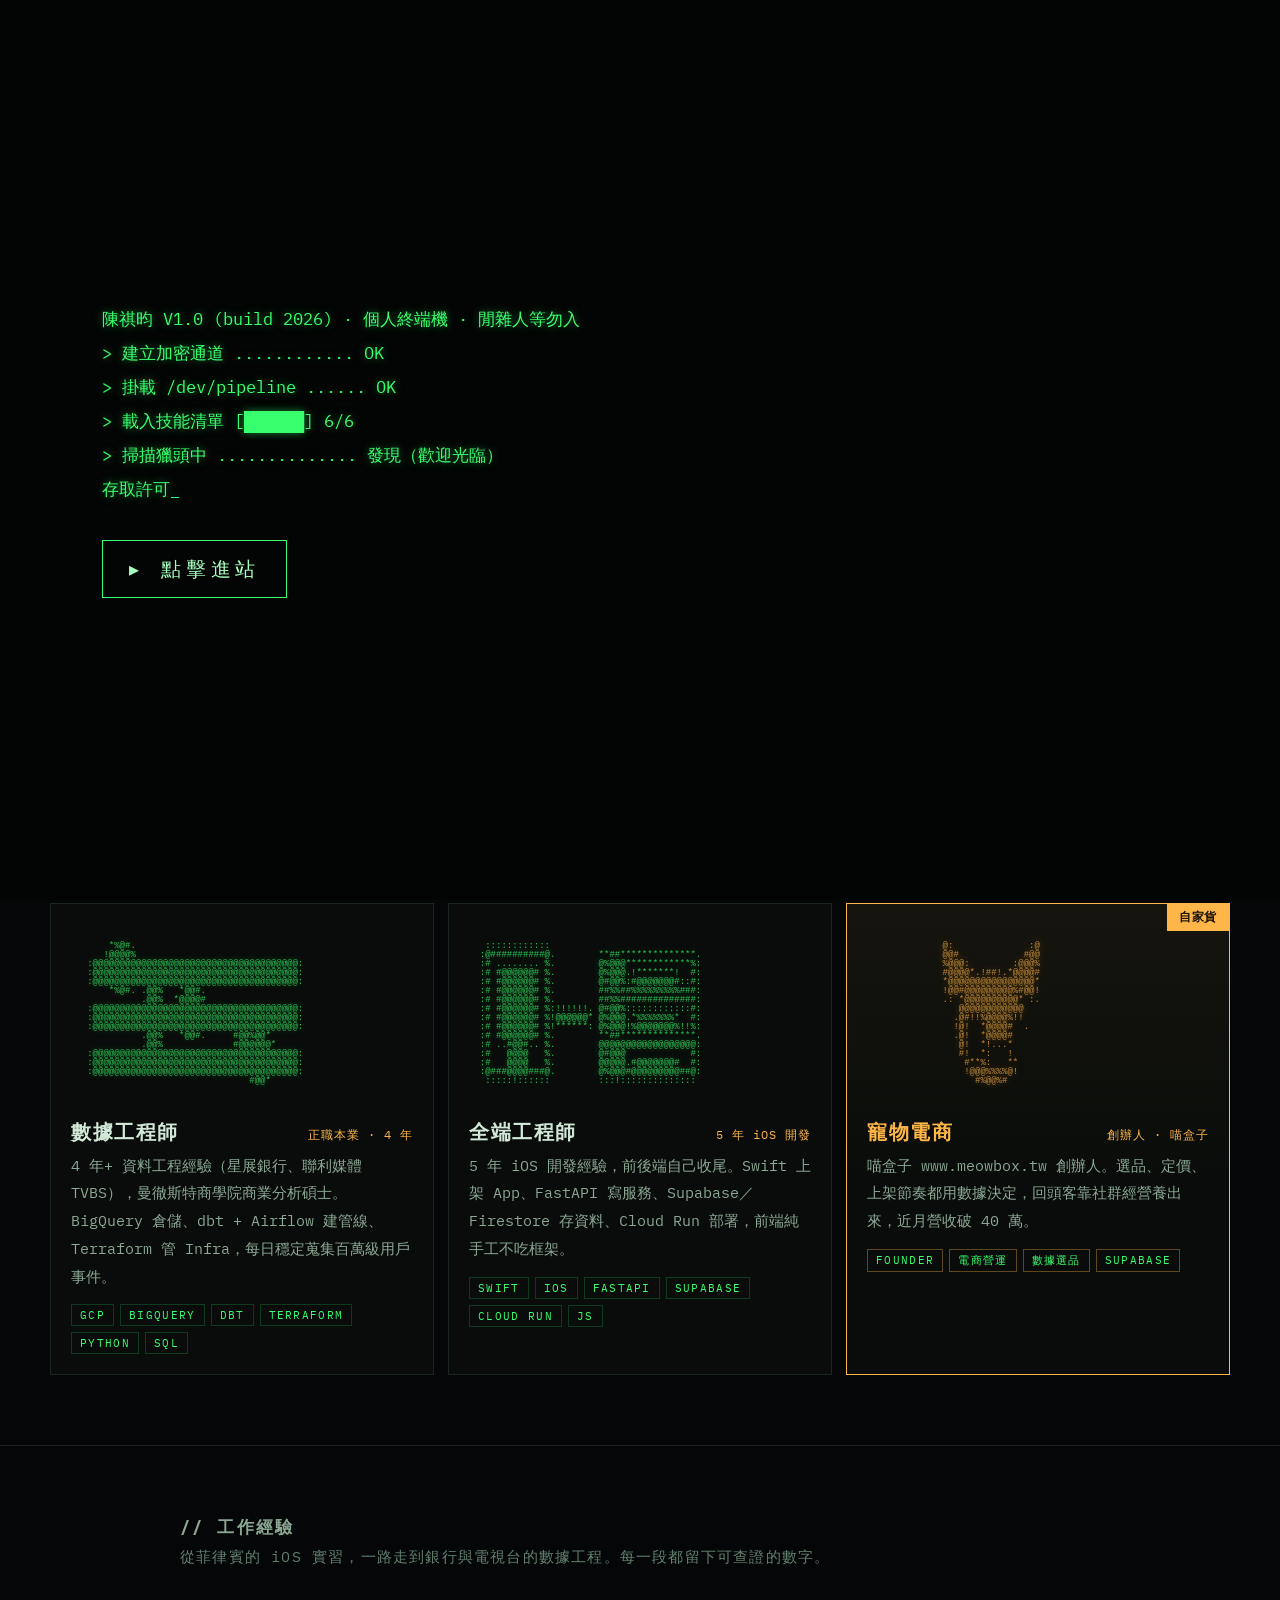
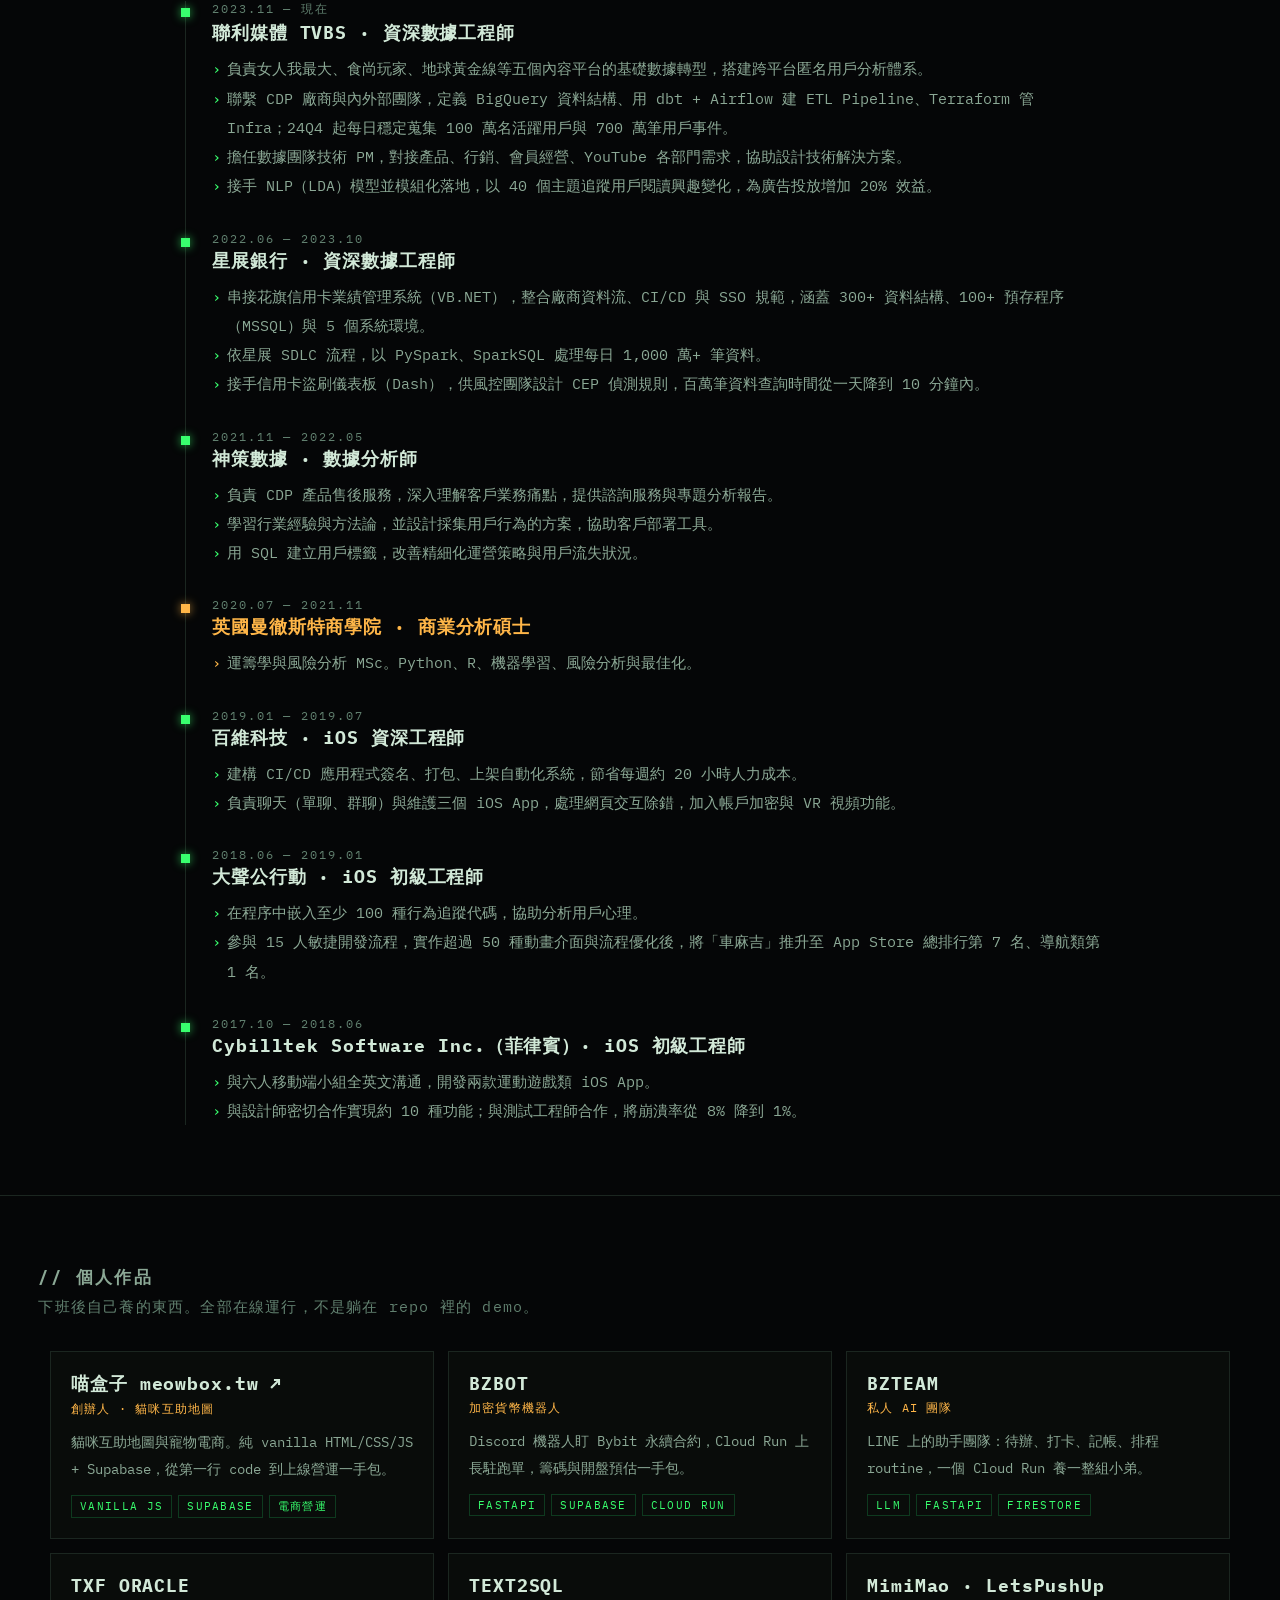
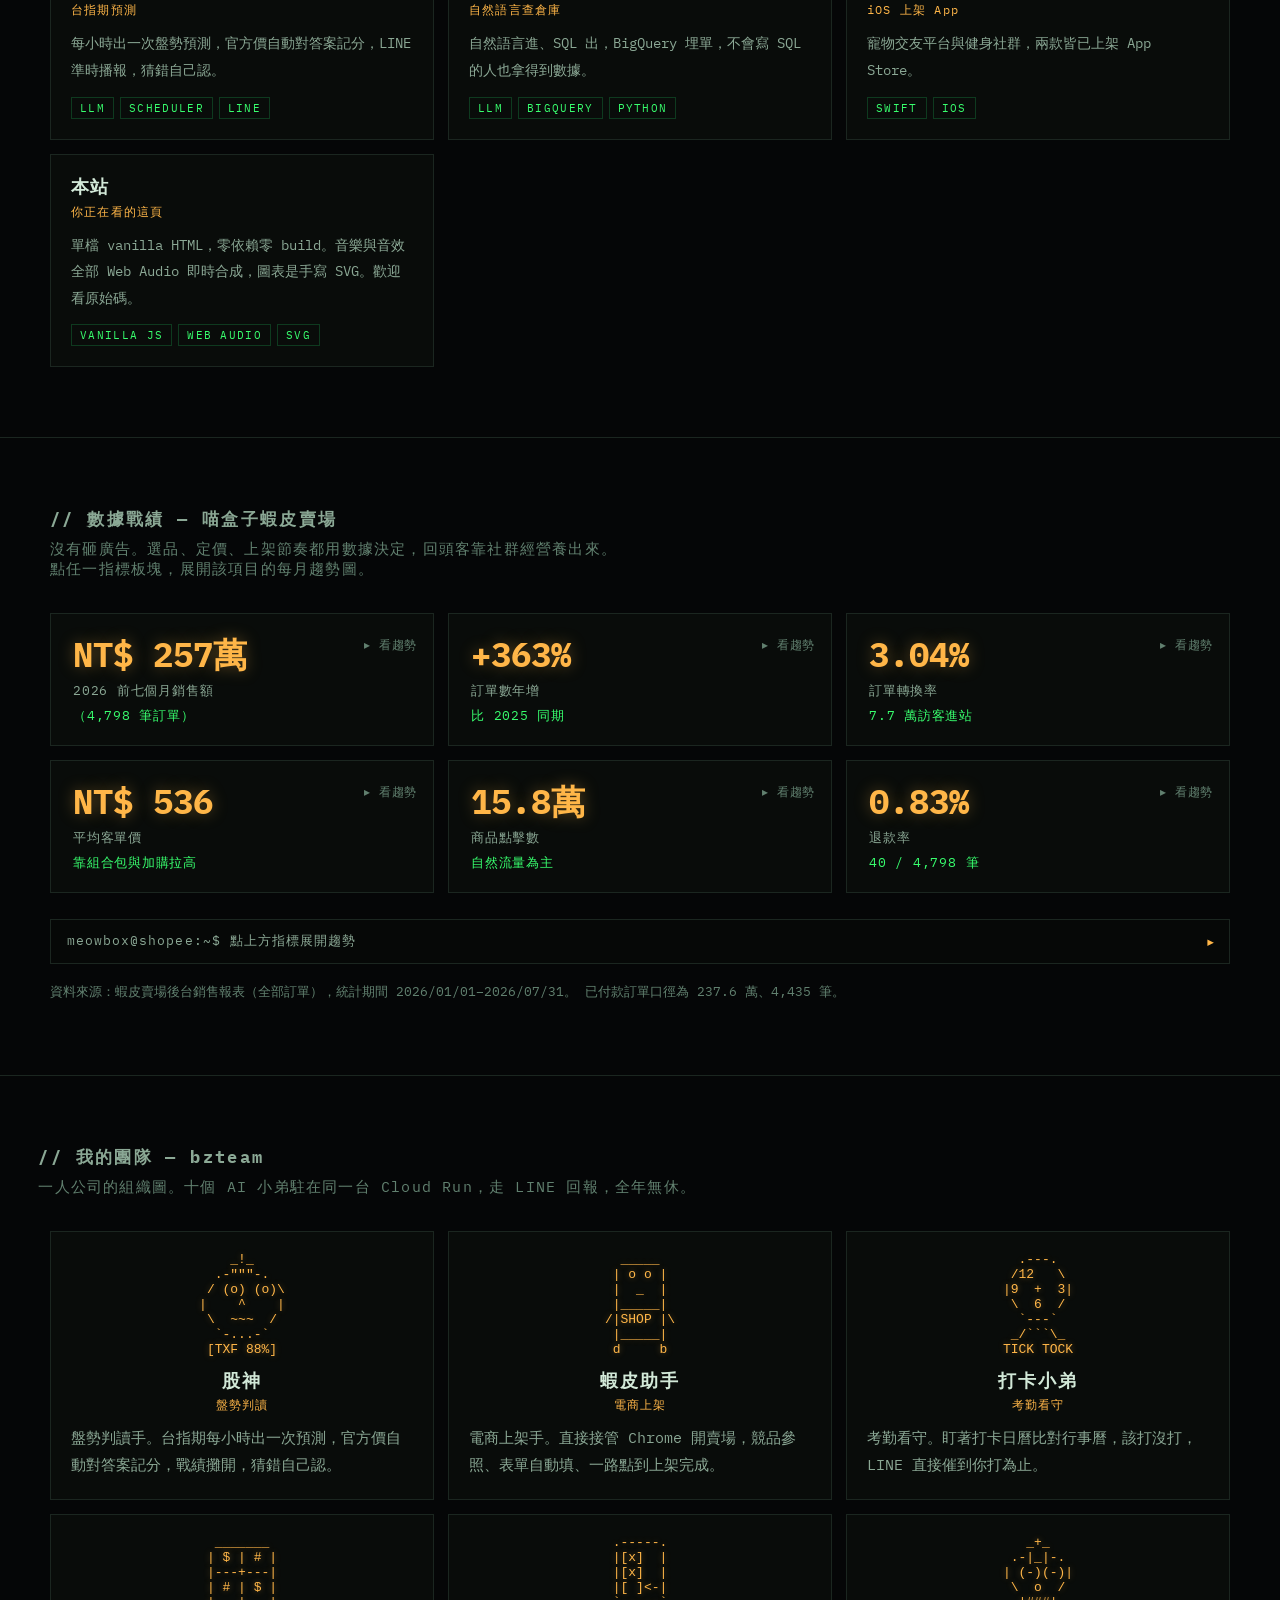
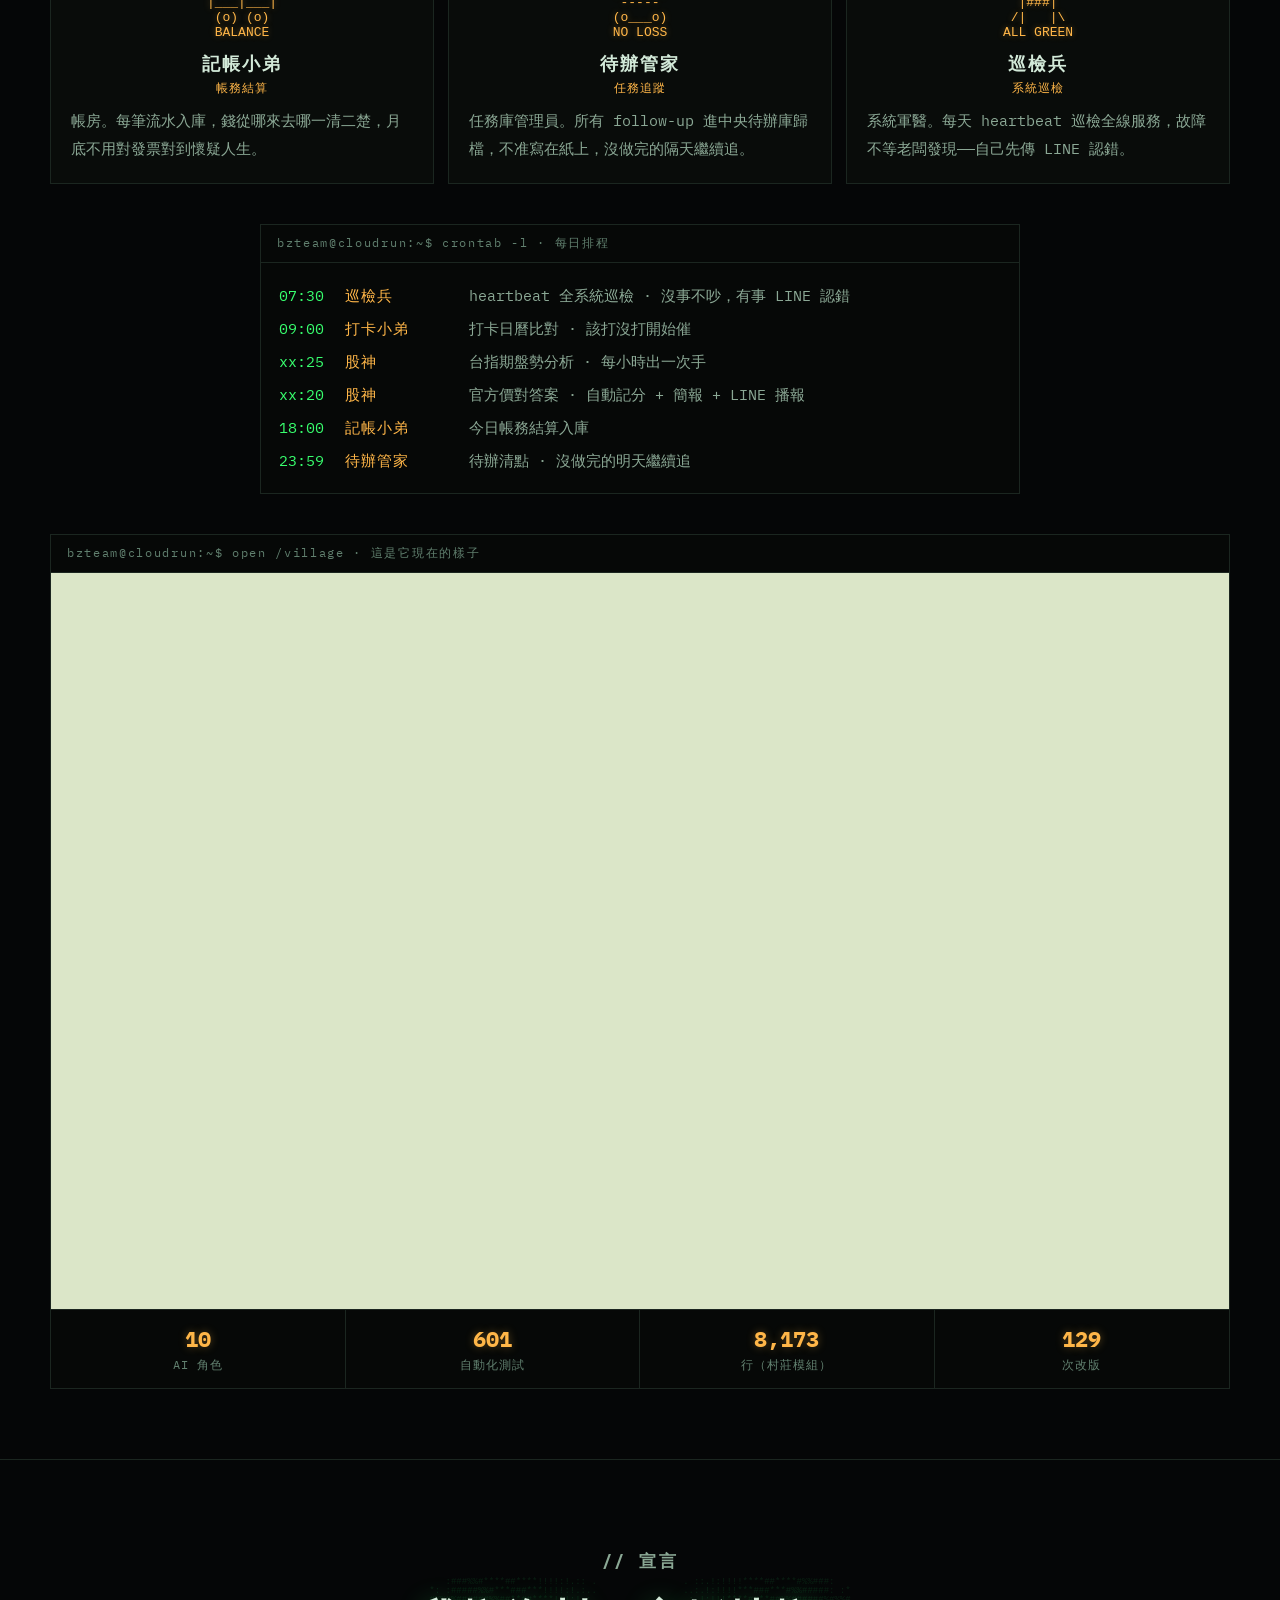
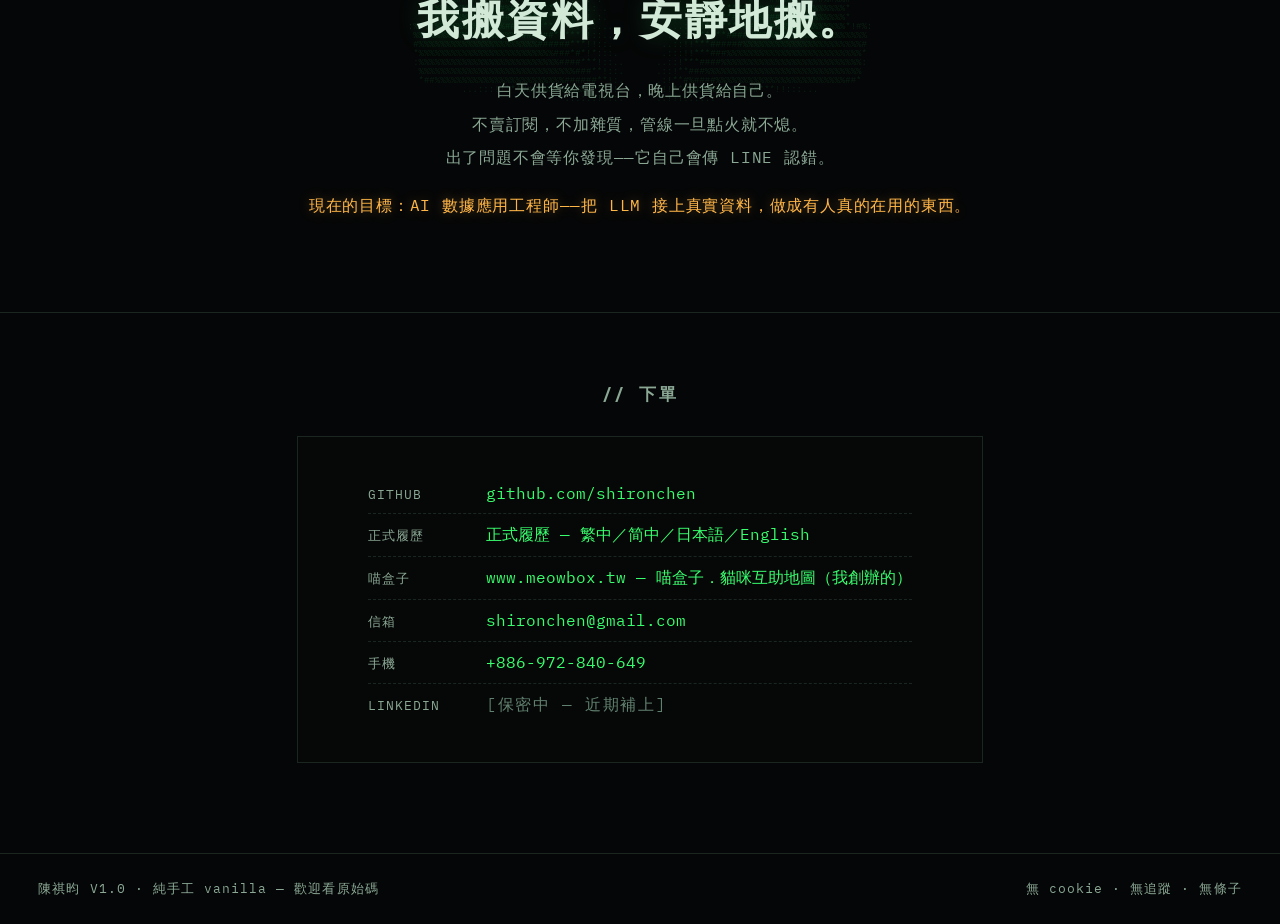
==== commit 6d024de5: "我的團隊：嵌入村莊導覽 + 系統規模數字；小弟數更正為十個 「我的團隊」原本只有角色卡與排程表，說的都是「有什麼」。加一段實際在跑的 畫面——iframe 指向 /village?demo=1，那是導" ====
--- a/index.html
+++ b/index.html
@@ -250,6 +250,18 @@
 .opsBar{padding:10px 16px;border-bottom:1px solid var(--line);font-size:12px;
   letter-spacing:.14em;color:var(--dimmer)}
 .opsBody{padding:16px 18px;font-size:15px;line-height:2.2}
+.village{max-width:1180px;margin:40px auto 0;border:1px solid var(--line);background:var(--panel2)}
+.villageFrame{position:relative;width:100%;aspect-ratio:16/10;background:#dbe6c8;overflow:hidden}
+.villageFrame iframe{position:absolute;inset:0;width:100%;height:100%;border:0;display:block}
+.villageStats{display:grid;grid-template-columns:repeat(4,1fr);border-top:1px solid var(--line)}
+.villageStats div{padding:14px 10px;text-align:center;border-right:1px solid var(--line)}
+.villageStats div:last-child{border-right:0}
+.villageStats b{display:block;font-size:22px;color:var(--amb);
+  text-shadow:0 0 8px rgba(255,182,72,.35)}
+.villageStats span{font-size:12px;letter-spacing:.08em;color:var(--dimmer)}
+@media(max-width:820px){.villageStats{grid-template-columns:repeat(2,1fr)}
+  .villageStats div:nth-child(2){border-right:0}
+  .villageStats div:nth-child(-n+2){border-bottom:1px solid var(--line)}}
 .opsRow{display:flex;gap:14px;flex-wrap:wrap}
 .opsRow .t{color:var(--grn);min-width:52px}
 .opsRow .w{color:var(--amb);min-width:110px;letter-spacing:.06em}
@@ -402,11 +414,25 @@
 
   <section class="crew" id="crew">
     <h2>// 我的團隊 — bzteam</h2>
-    <p class="secSub">一人公司的組織圖。六個 AI 小弟駐在同一台 Cloud Run，走 LINE 回報，全年無休。</p>
+    <p class="secSub">一人公司的組織圖。十個 AI 小弟駐在同一台 Cloud Run，走 LINE 回報，全年無休。</p>
     <div class="crewGrid" id="crewGrid"></div>
     <div class="opsLog">
       <div class="opsBar">bzteam@cloudrun:~$ crontab -l · 每日排程</div>
       <div class="opsBody" id="opsBody"></div>
+    </div>
+
+    <div class="village">
+      <div class="opsBar">bzteam@cloudrun:~$ open /village · 這是它現在的樣子</div>
+      <div class="villageFrame">
+        <iframe src="https://www.meowba.com/village?demo=1" loading="lazy"
+                title="像素村莊 · AI agent team" allow="autoplay"></iframe>
+      </div>
+      <div class="villageStats">
+        <div><b>10</b><span>AI 角色</span></div>
+        <div><b>601</b><span>自動化測試</span></div>
+        <div><b>8,173</b><span>行（村莊模組）</span></div>
+        <div><b>129</b><span>次改版</span></div>
+      </div>
     </div>
   </section>
 
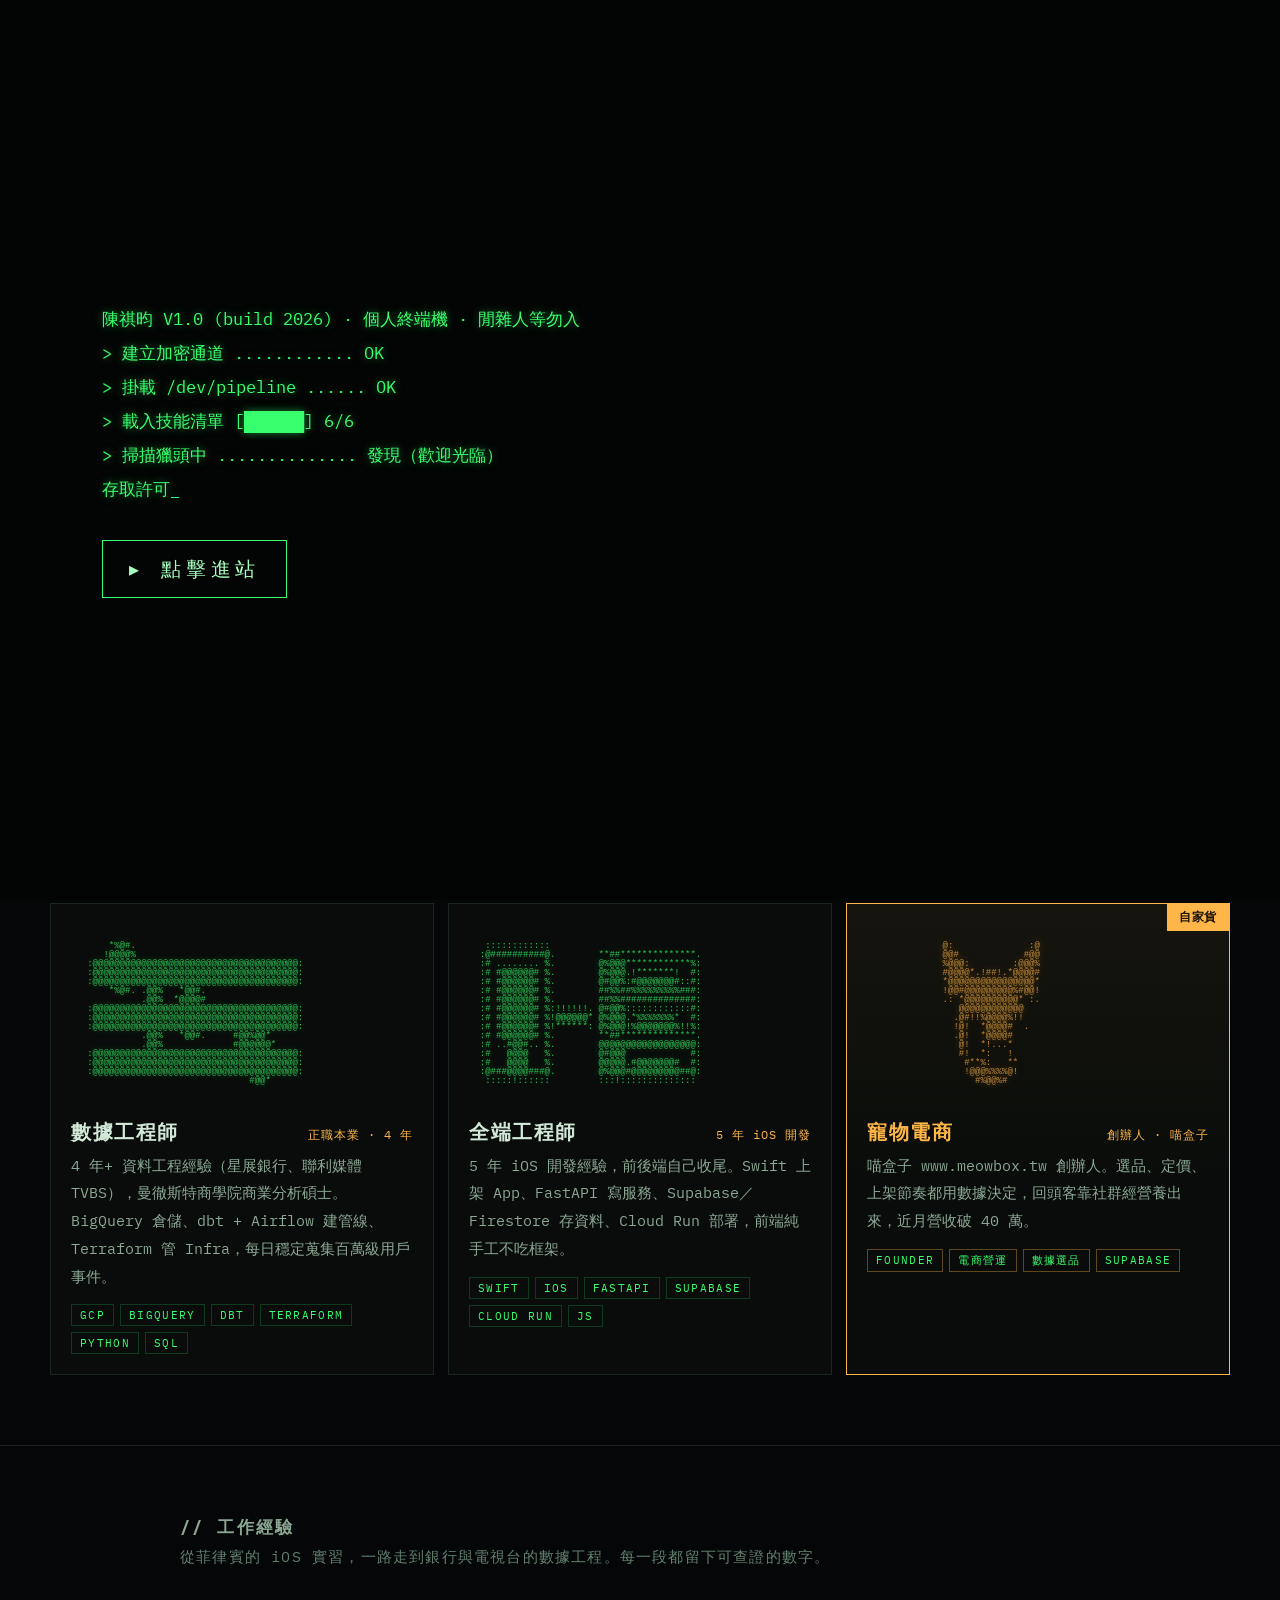
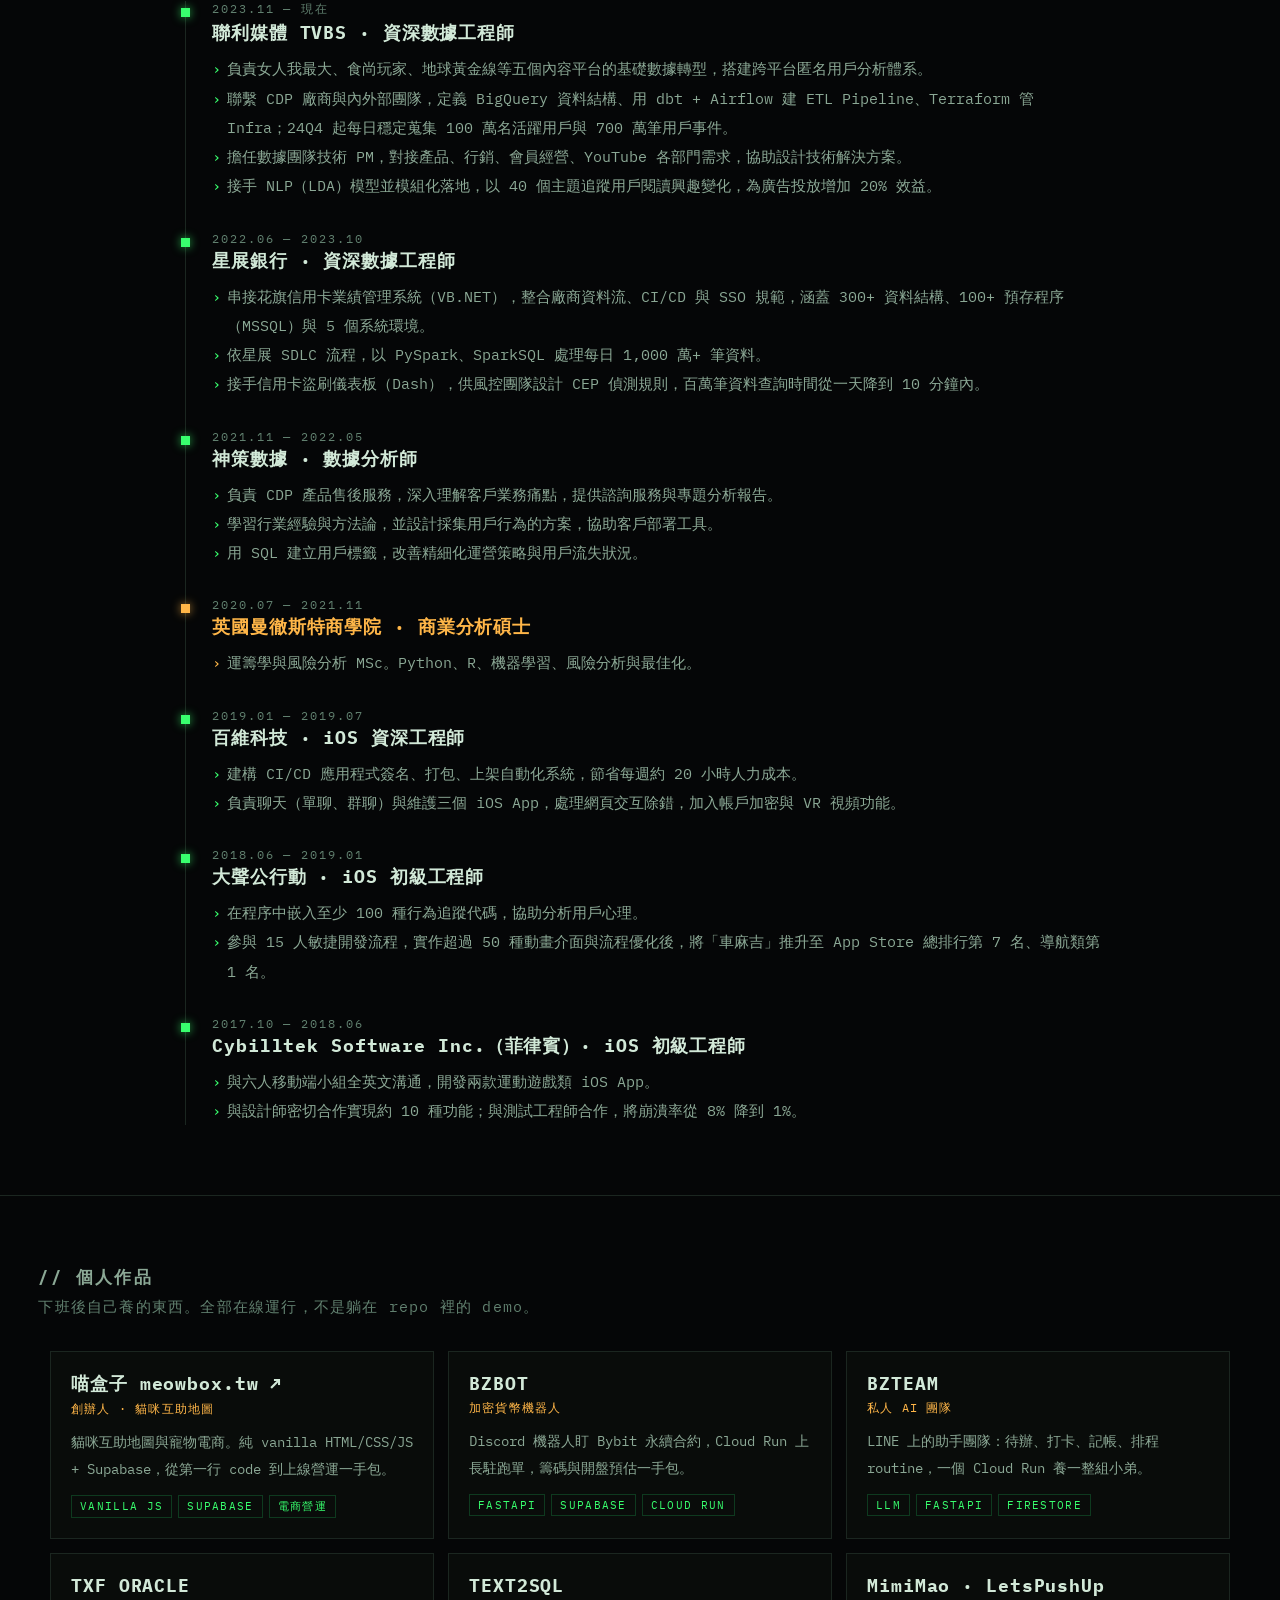
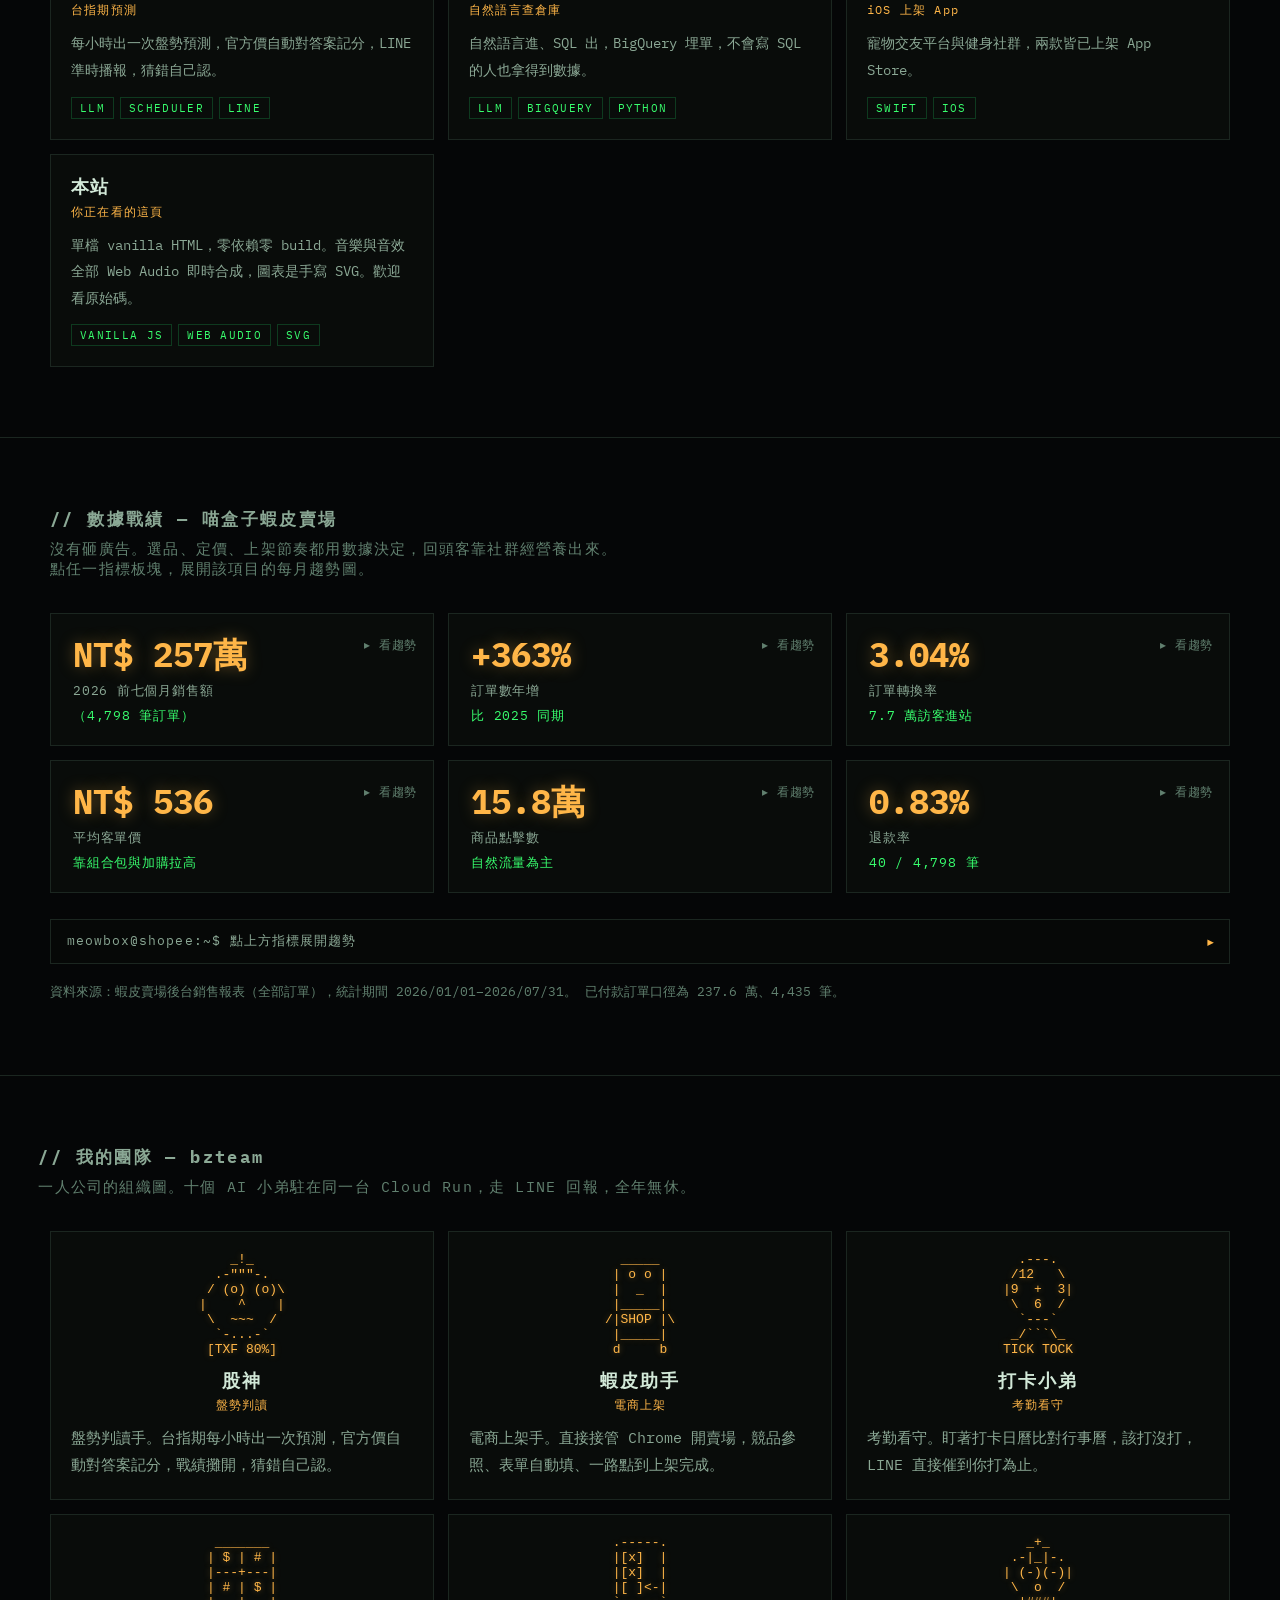
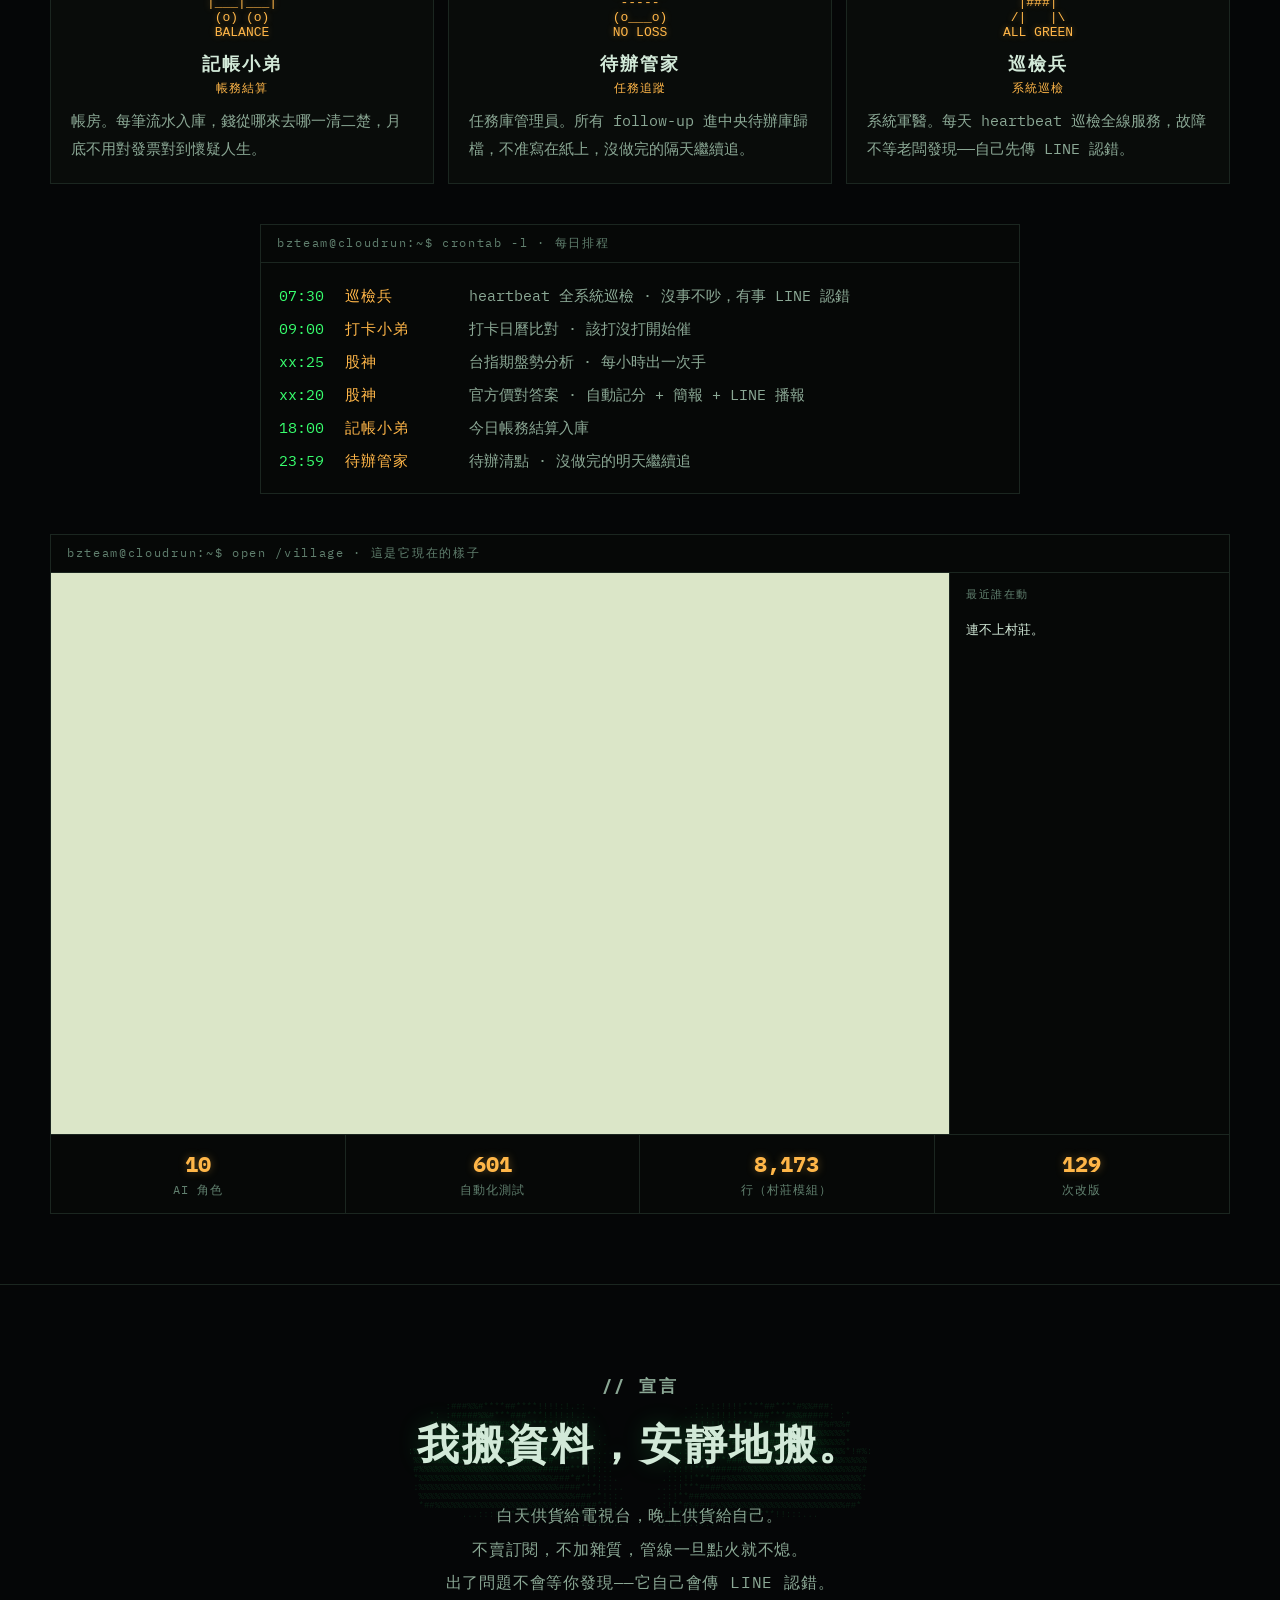
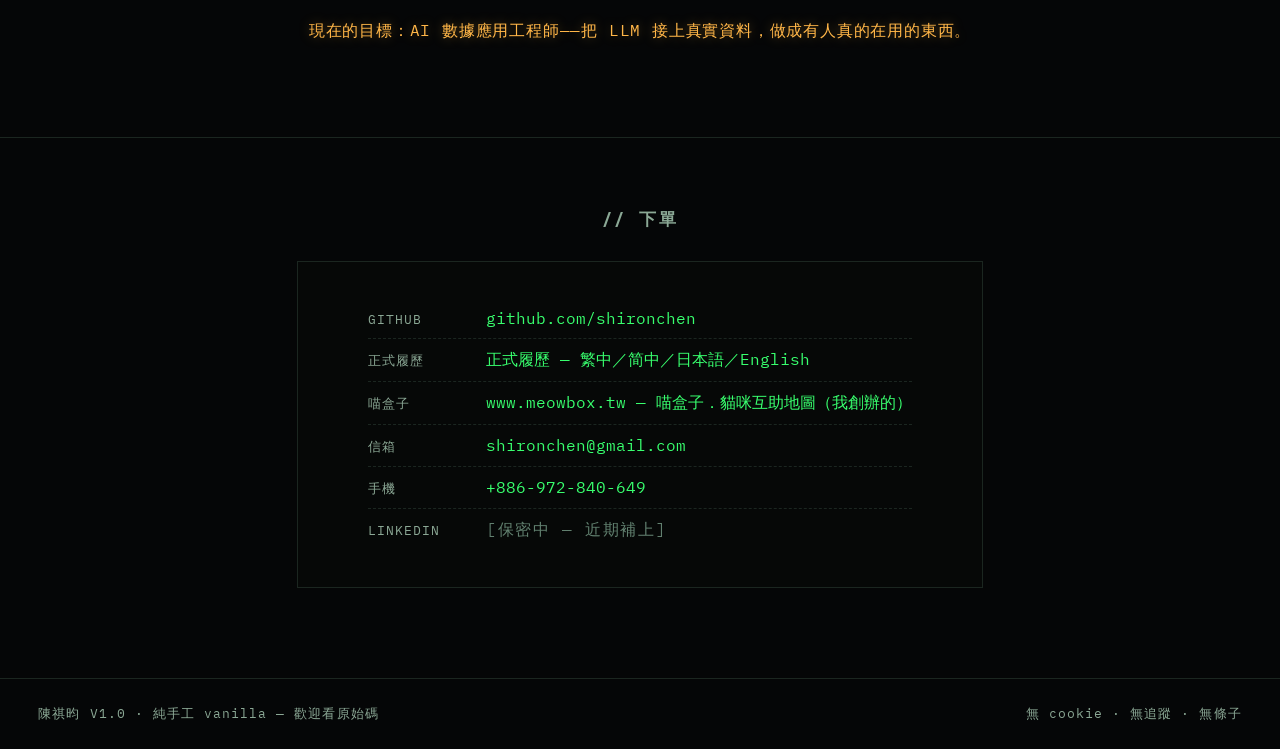
==== commit a63f25bc: "村莊區塊右側加動態欄：最近哪隻貓在動 iframe 旁邊一欄，一分鐘刷一次。資料來自村莊的公開端點，只有角色名、動作、 多久以前三個欄位——沒有差事內容。手機版改成上下堆疊，動態欄限高 220px。 " ====
--- a/index.html
+++ b/index.html
@@ -251,7 +251,19 @@
   letter-spacing:.14em;color:var(--dimmer)}
 .opsBody{padding:16px 18px;font-size:15px;line-height:2.2}
 .village{max-width:1180px;margin:40px auto 0;border:1px solid var(--line);background:var(--panel2)}
-.villageFrame{position:relative;width:100%;aspect-ratio:16/10;background:#dbe6c8;overflow:hidden}
+.villageBody{display:grid;grid-template-columns:1fr 280px}
+.villageFrame{position:relative;aspect-ratio:16/10;background:#dbe6c8;overflow:hidden}
+.villageFeed{border-left:1px solid var(--line);padding:14px 16px;overflow:auto;
+  max-height:100%;font-size:13px}
+.villageFeed h4{font-size:11px;letter-spacing:.14em;color:var(--dimmer);
+  margin-bottom:10px;font-weight:400}
+.feedRow{padding:7px 0;border-bottom:1px solid var(--line);line-height:1.65}
+.feedRow:last-child{border-bottom:0}
+.feedRow .who{color:var(--amb);margin-right:6px}
+.feedRow .act{color:var(--dim)}
+.feedRow .at{display:block;font-size:11px;color:var(--dimmer);margin-top:2px}
+@media(max-width:820px){.villageBody{grid-template-columns:1fr}
+  .villageFeed{border-left:0;border-top:1px solid var(--line);max-height:220px}}
 .villageFrame iframe{position:absolute;inset:0;width:100%;height:100%;border:0;display:block}
 .villageStats{display:grid;grid-template-columns:repeat(4,1fr);border-top:1px solid var(--line)}
 .villageStats div{padding:14px 10px;text-align:center;border-right:1px solid var(--line)}
@@ -423,9 +435,15 @@
 
     <div class="village">
       <div class="opsBar">bzteam@cloudrun:~$ open /village · 這是它現在的樣子</div>
-      <div class="villageFrame">
-        <iframe src="https://www.meowba.com/village?demo=1" loading="lazy"
-                title="像素村莊 · AI agent team" allow="autoplay"></iframe>
+      <div class="villageBody">
+        <div class="villageFrame">
+          <iframe src="https://www.meowba.com/village?demo=1" loading="lazy"
+                  title="像素村莊 · AI agent team" allow="autoplay"></iframe>
+        </div>
+        <div class="villageFeed">
+          <h4>最近誰在動</h4>
+          <div id="villageActs"><div class="feedRow act">連線中…</div></div>
+        </div>
       </div>
       <div class="villageStats">
         <div><b>10</b><span>AI 角色</span></div>
@@ -880,6 +898,36 @@
   $('#opsBody').innerHTML=OPS.map(r=>
     '<div class="opsRow"><span class="t">'+r[0]+'</span>'
     +'<span class="w">'+r[1]+'</span><span class="d">'+r[2]+'</span></div>').join('');
+})();
+
+/* ---------- 村莊動態：只拿得到「哪隻貓做了什麼動作」，沒有內容 ---------- */
+(function villageFeed(){
+  const box=$('#villageActs');
+  if(!box) return;
+  const ago=(iso)=>{
+    const s=(Date.now()-new Date(iso).getTime())/1000;
+    if(!(s>=0)) return '';
+    if(s<3600) return Math.max(1,Math.floor(s/60))+' 分鐘前';
+    if(s<86400) return Math.floor(s/3600)+' 小時前';
+    return Math.floor(s/86400)+' 天前';
+  };
+  const esc=(t)=>String(t==null?'':t).replace(/[&<>"']/g,
+    (c)=>({'&':'&amp;','<':'&lt;','>':'&gt;','"':'&quot;',"'":'&#39;'}[c]));
+  function load(){
+    fetch('https://www.meowba.com/village/activity')
+      .then((r)=>r.json())
+      .then((b)=>{
+        const acts=b.acts||[];
+        box.innerHTML=acts.length?acts.map((a)=>
+          '<div class="feedRow"><span class="who">'+esc(a.role)+'</span>'
+          +'<span class="act">'+esc(a.act)+'</span>'
+          +'<span class="at">'+esc(ago(a.ts))+'</span></div>').join('')
+          :'<div class="feedRow act">這幾天沒有新差事。</div>';
+      })
+      .catch(()=>{box.innerHTML='<div class="feedRow act">連不上村莊。</div>'});
+  }
+  load();
+  setInterval(load,60000);   // 一分鐘刷一次就夠，這不是儀表板
 })();
 
 /* ---------------- WINGS (manifesto backdrop) ---------------- */
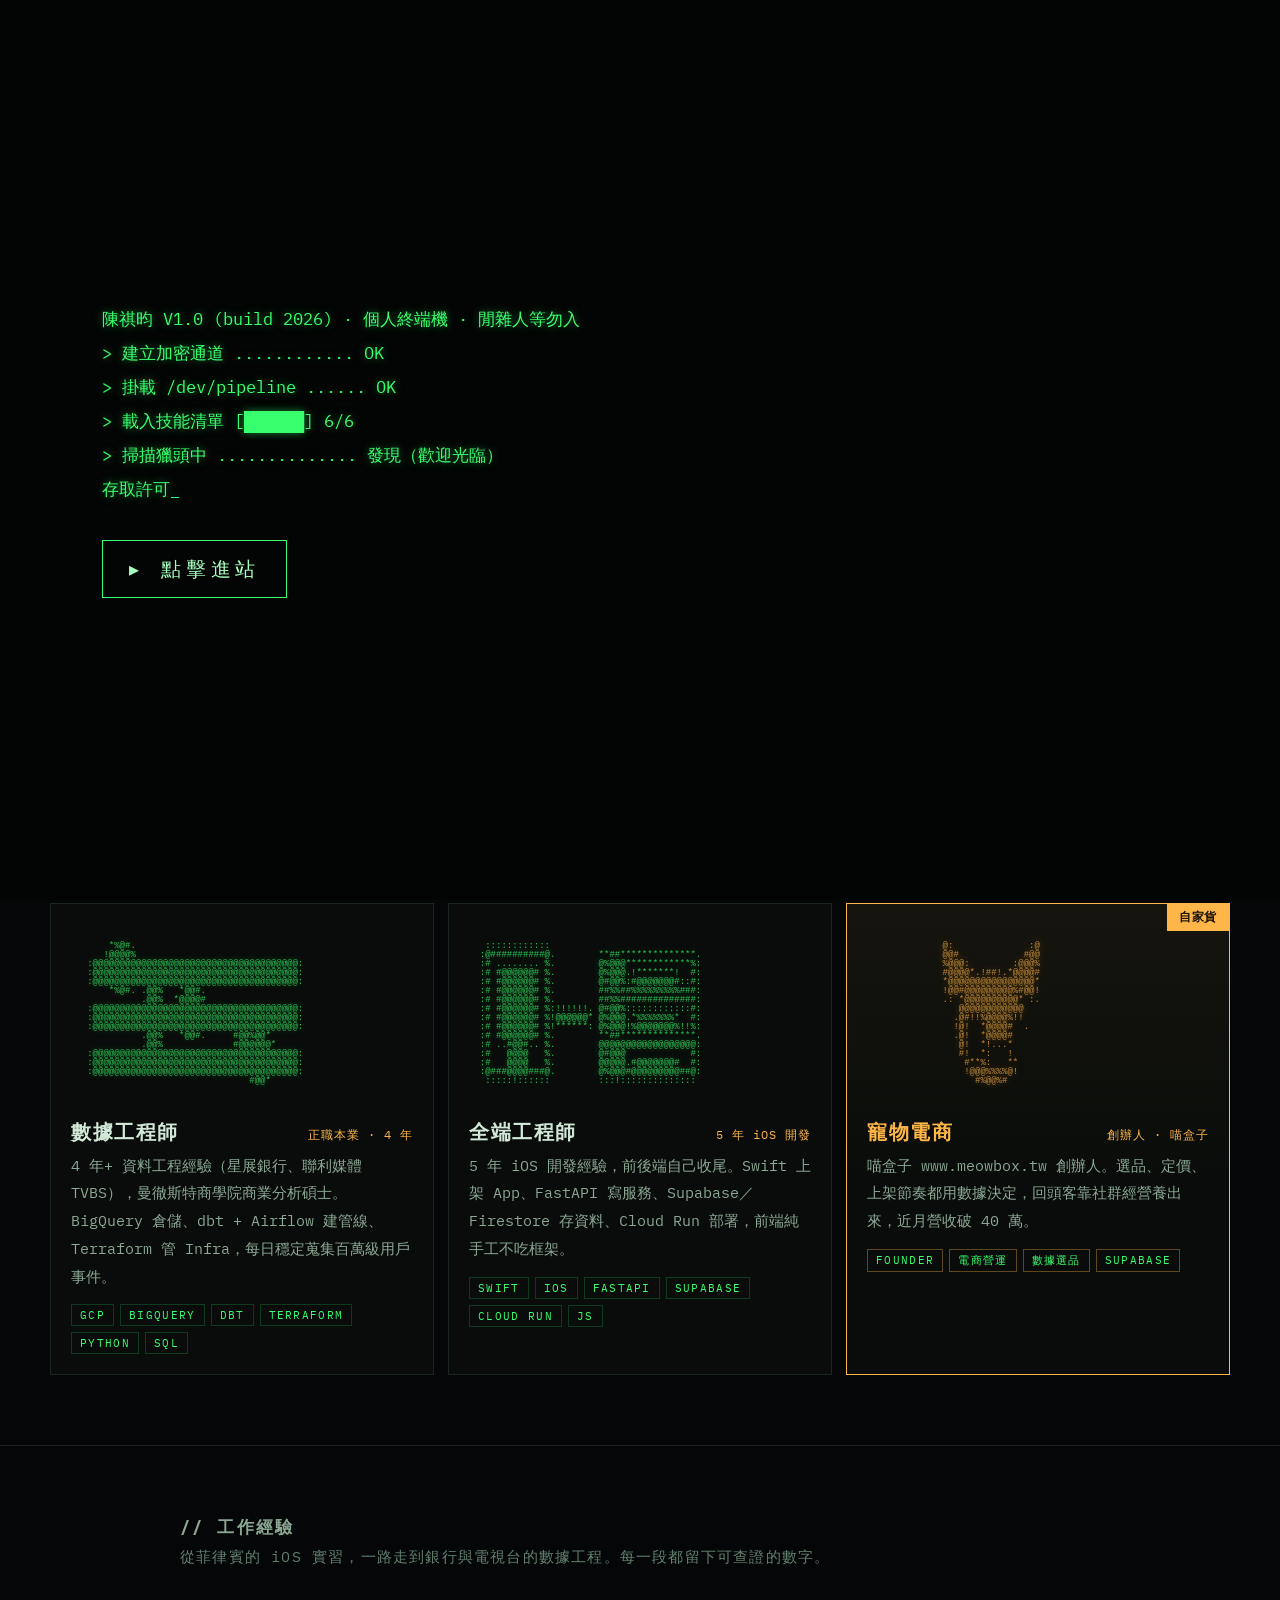
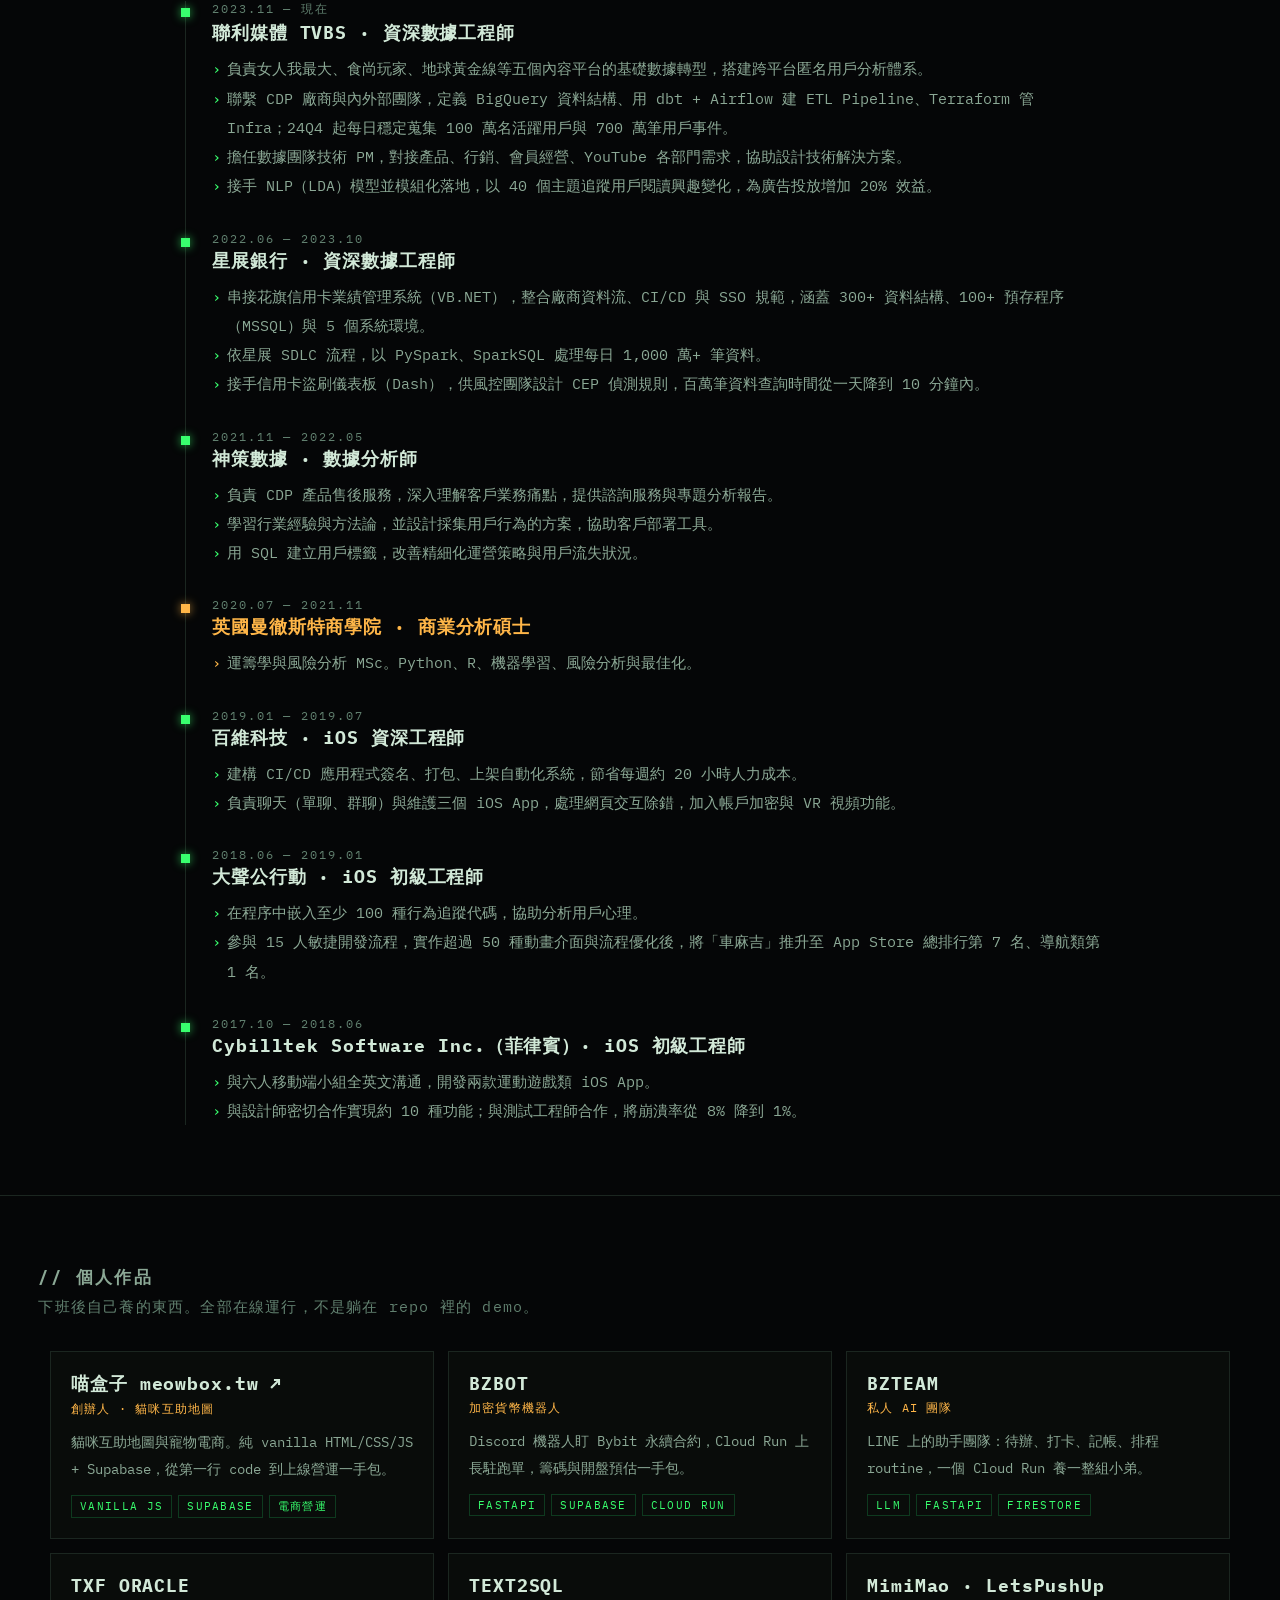
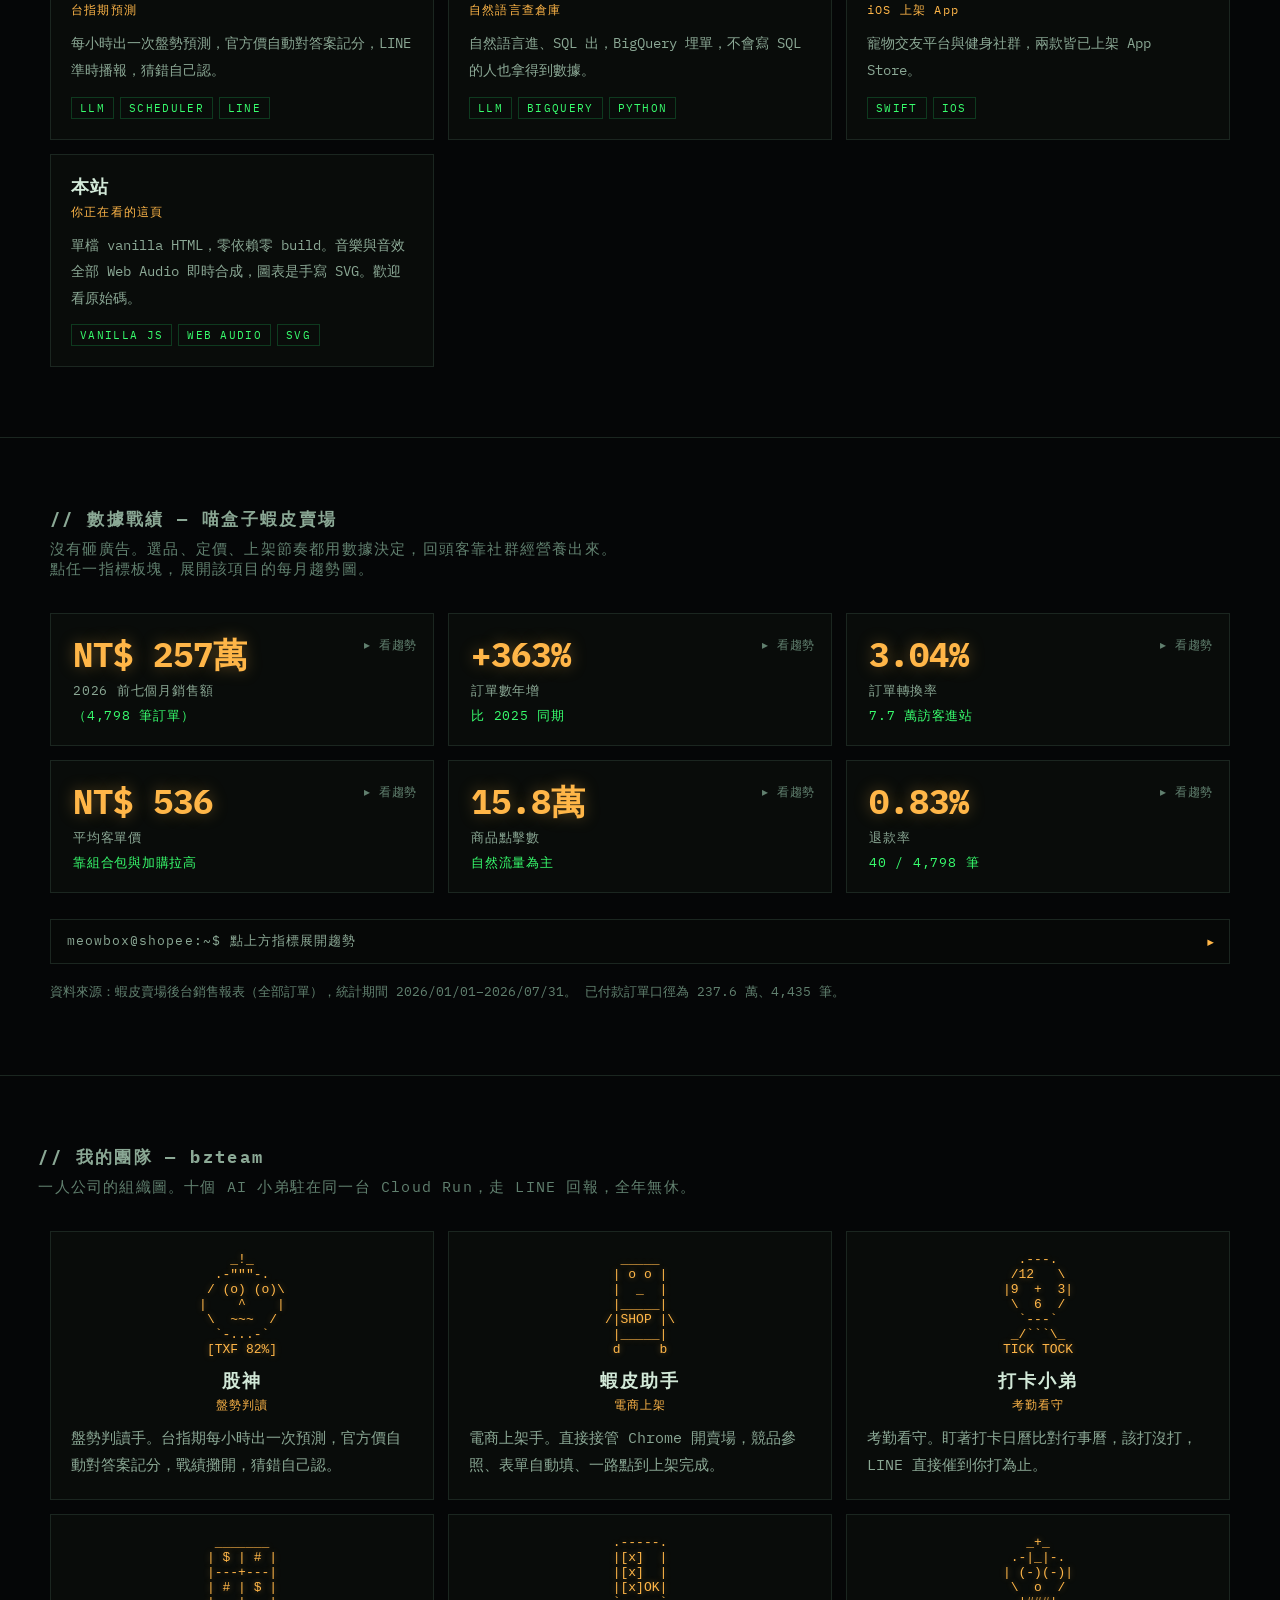
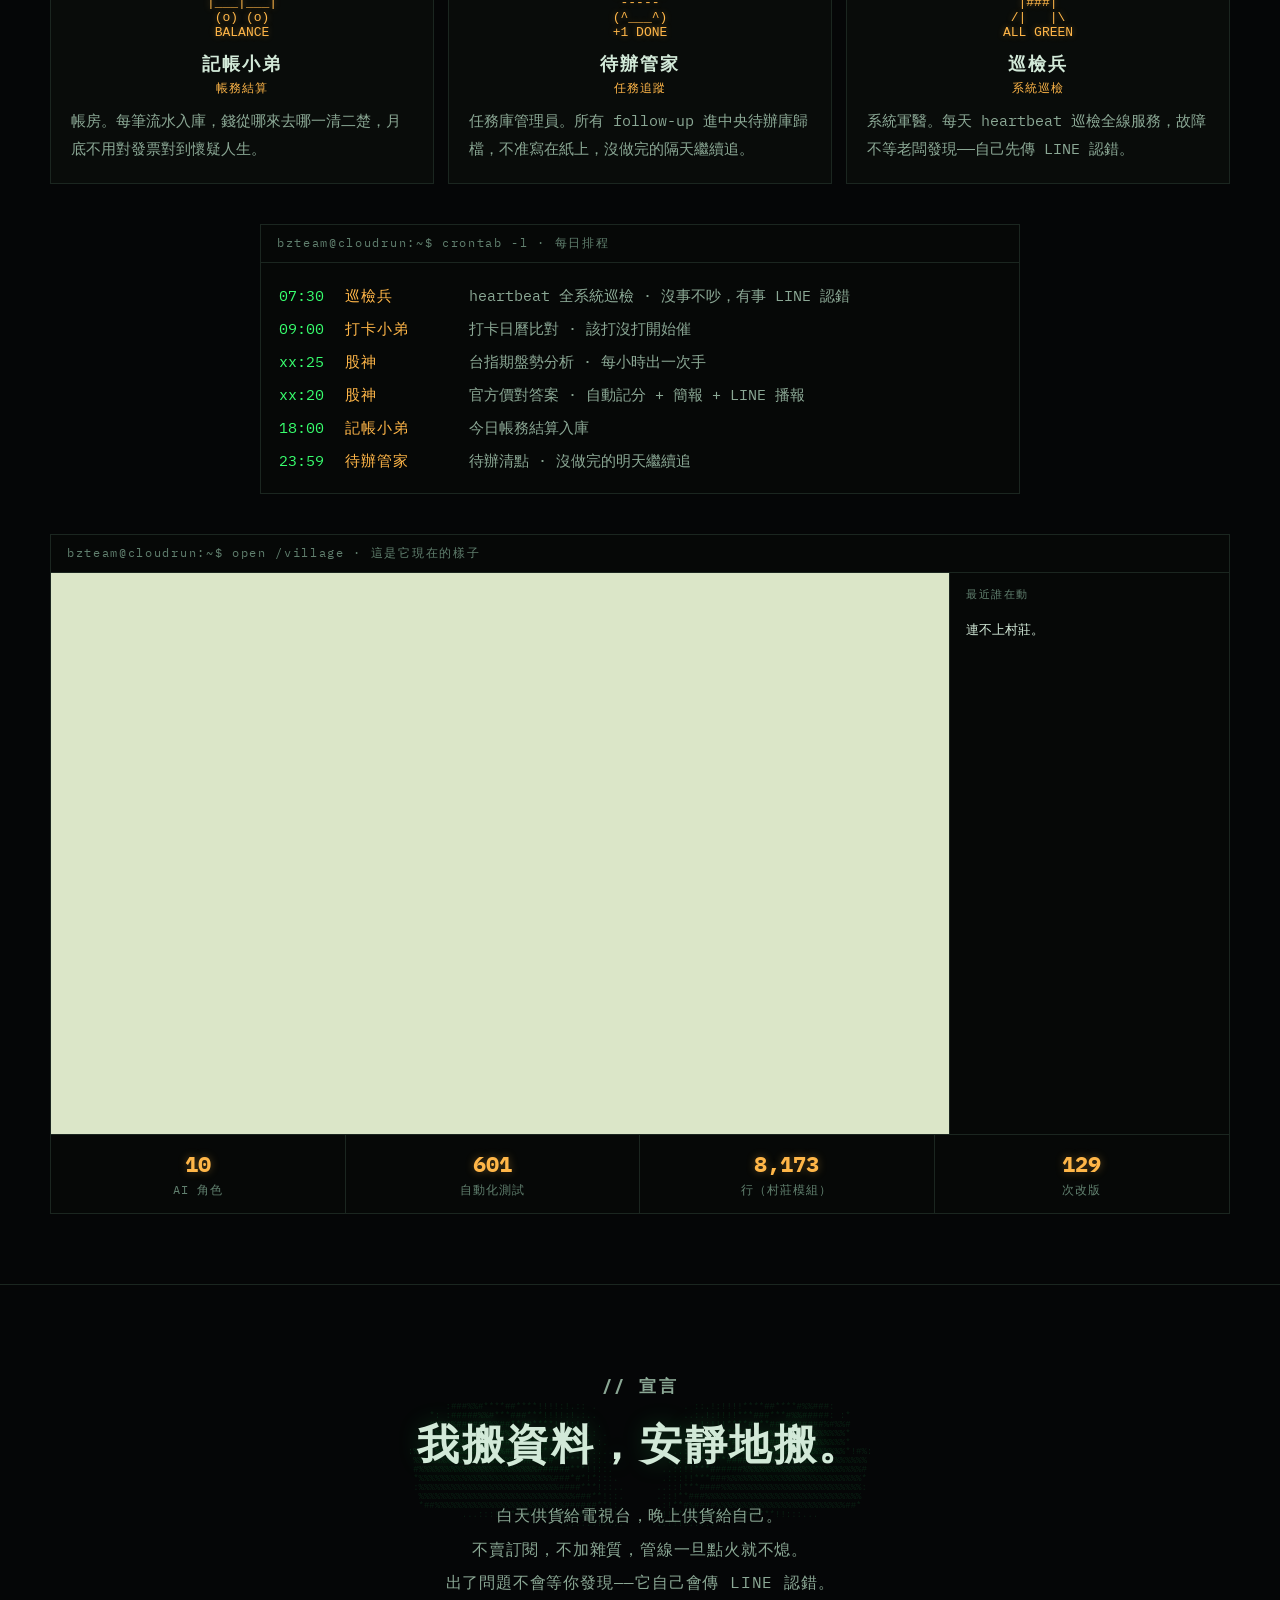
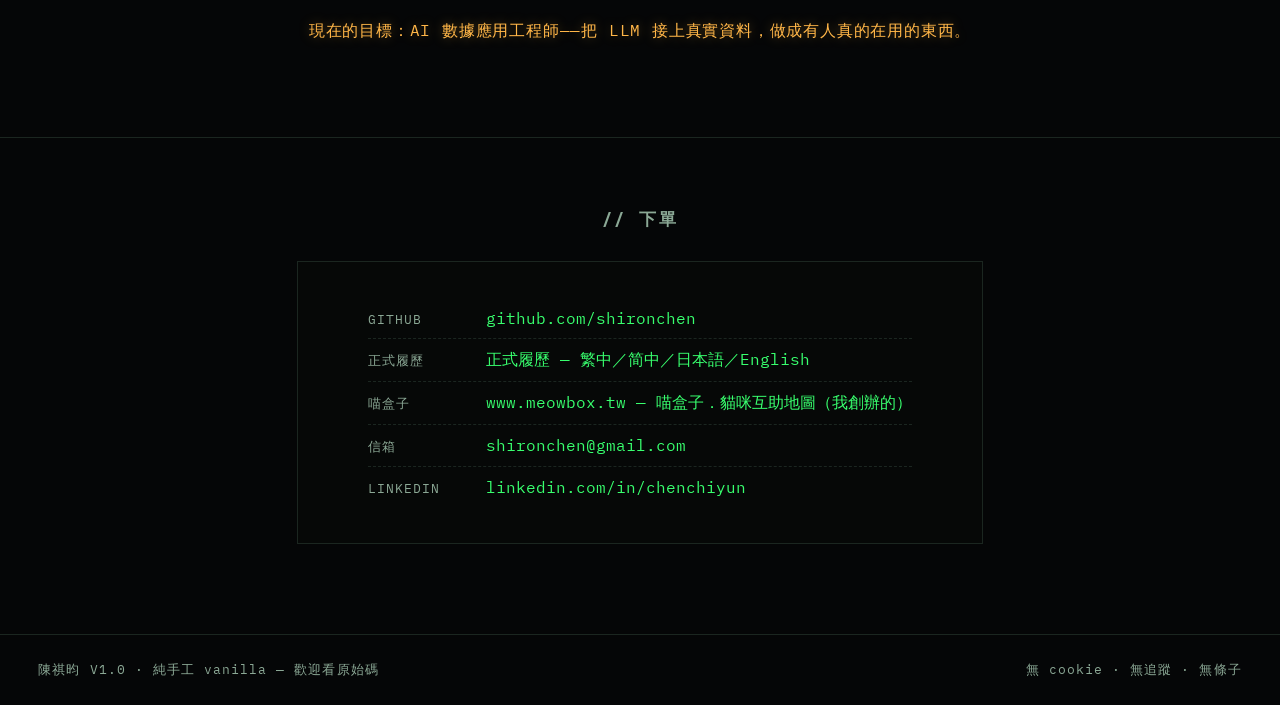
==== commit 140ab445: "移除公開手機號、統一 email 與定位、重壓四支大影片 - index.html：移除聯絡區手機號（公開站台防爬蟲），LINKEDIN 由「保密中」   改為實際連結（/resume/ 各頁本來就已" ====
--- a/index.html
+++ b/index.html
@@ -301,9 +301,8 @@
   border-bottom:1px dashed var(--line);font-size:16px}
 .orderRow:last-child{border-bottom:none}
 .orderRow .k{color:var(--dim);font-size:13px;letter-spacing:.08em;min-width:100px}
-.orderRow a,.orderRow .redacted{overflow-wrap:anywhere}
+.orderRow a{overflow-wrap:anywhere}
 .orderRow a:hover{text-shadow:0 0 10px rgba(56,255,110,.7)}
-.redacted{color:var(--dimmer);letter-spacing:.1em}
 
 footer{padding:26px 3vw;border-top:1px solid var(--line);display:flex;
   justify-content:space-between;flex-wrap:wrap;gap:8px;
@@ -477,10 +476,8 @@
         <a href="https://www.meowbox.tw/" target="_blank" rel="noopener">www.meowbox.tw — 喵盒子．貓咪互助地圖（我創辦的）</a></div>
       <div class="orderRow"><span class="k">信箱</span>
         <a href="mailto:shironchen@gmail.com">shironchen@gmail.com</a></div>
-      <div class="orderRow"><span class="k">手機</span>
-        <a href="tel:+886972840649">+886-972-840-649</a></div>
       <div class="orderRow"><span class="k">LINKEDIN</span>
-        <span class="redacted">[保密中 — 近期補上]</span></div>
+        <a href="https://www.linkedin.com/in/chenchiyun" target="_blank" rel="noopener">linkedin.com/in/chenchiyun</a></div>
     </div>
   </section>
 </main>
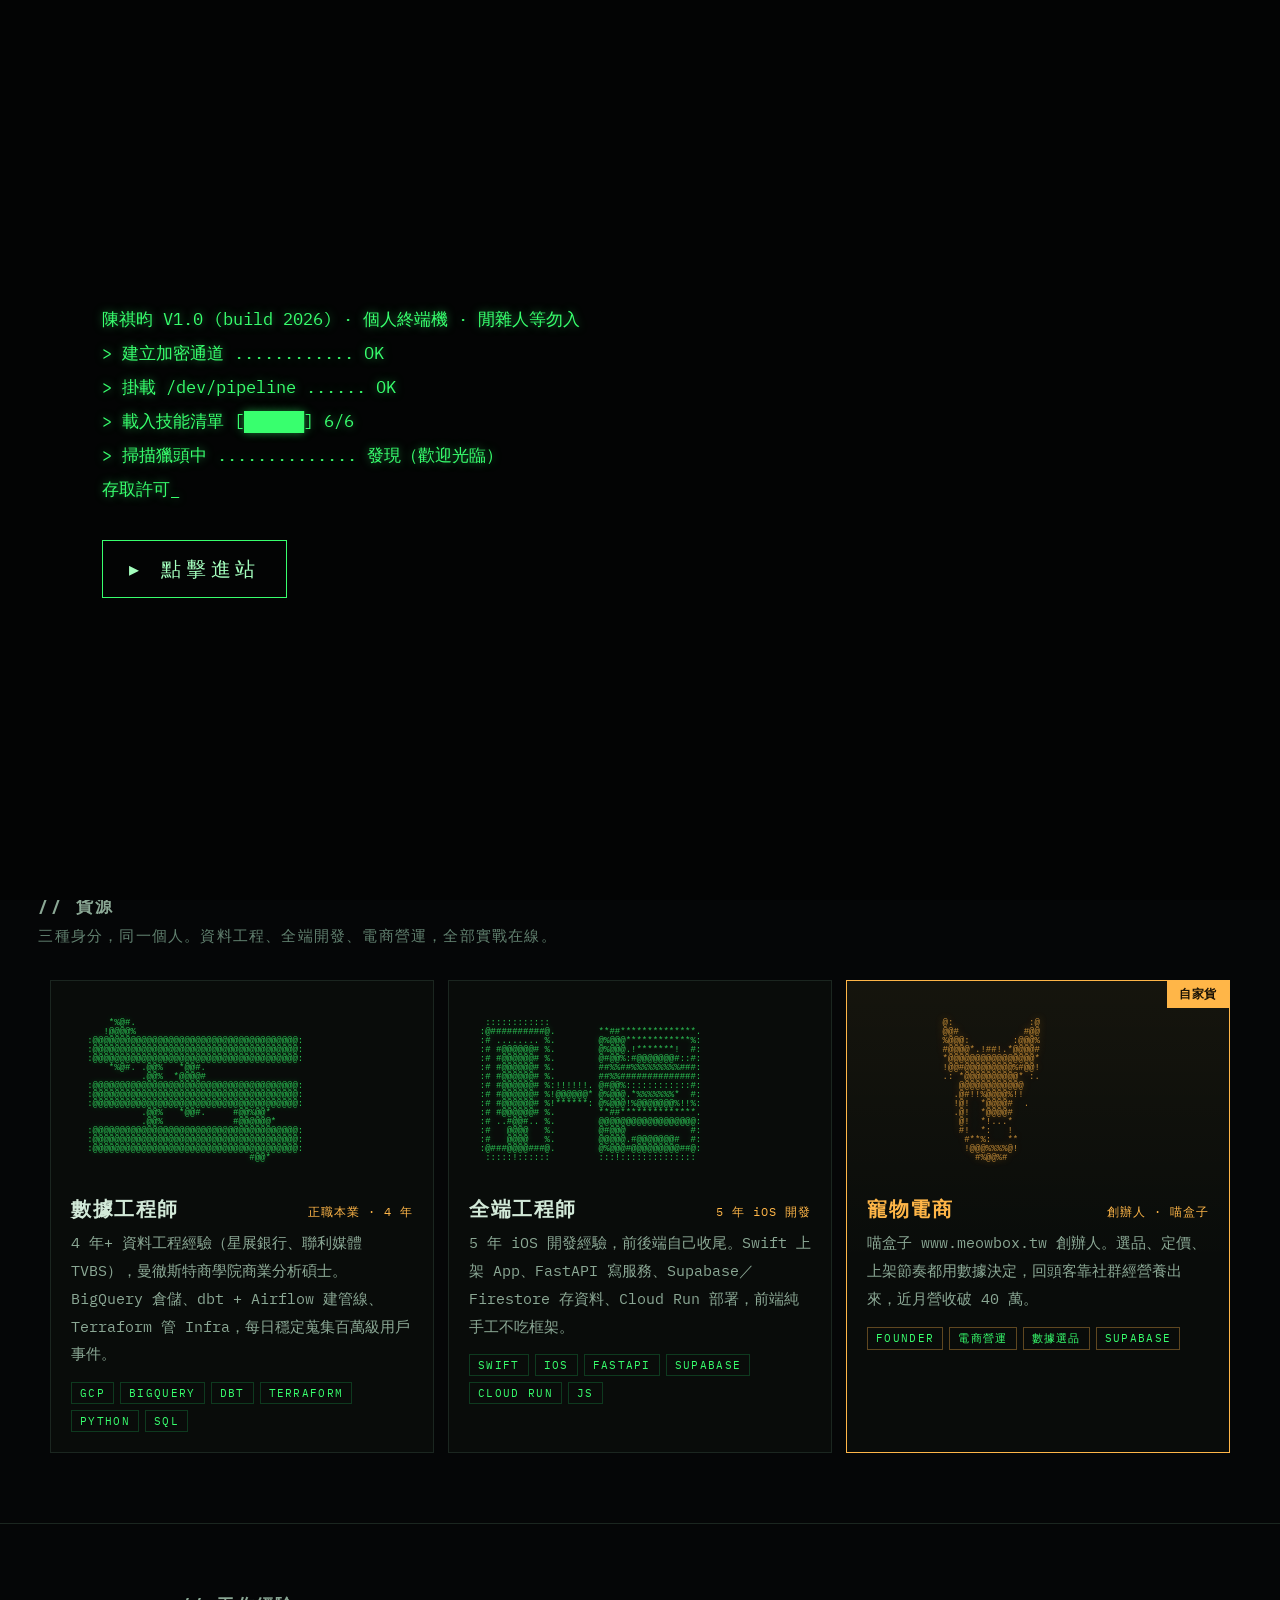
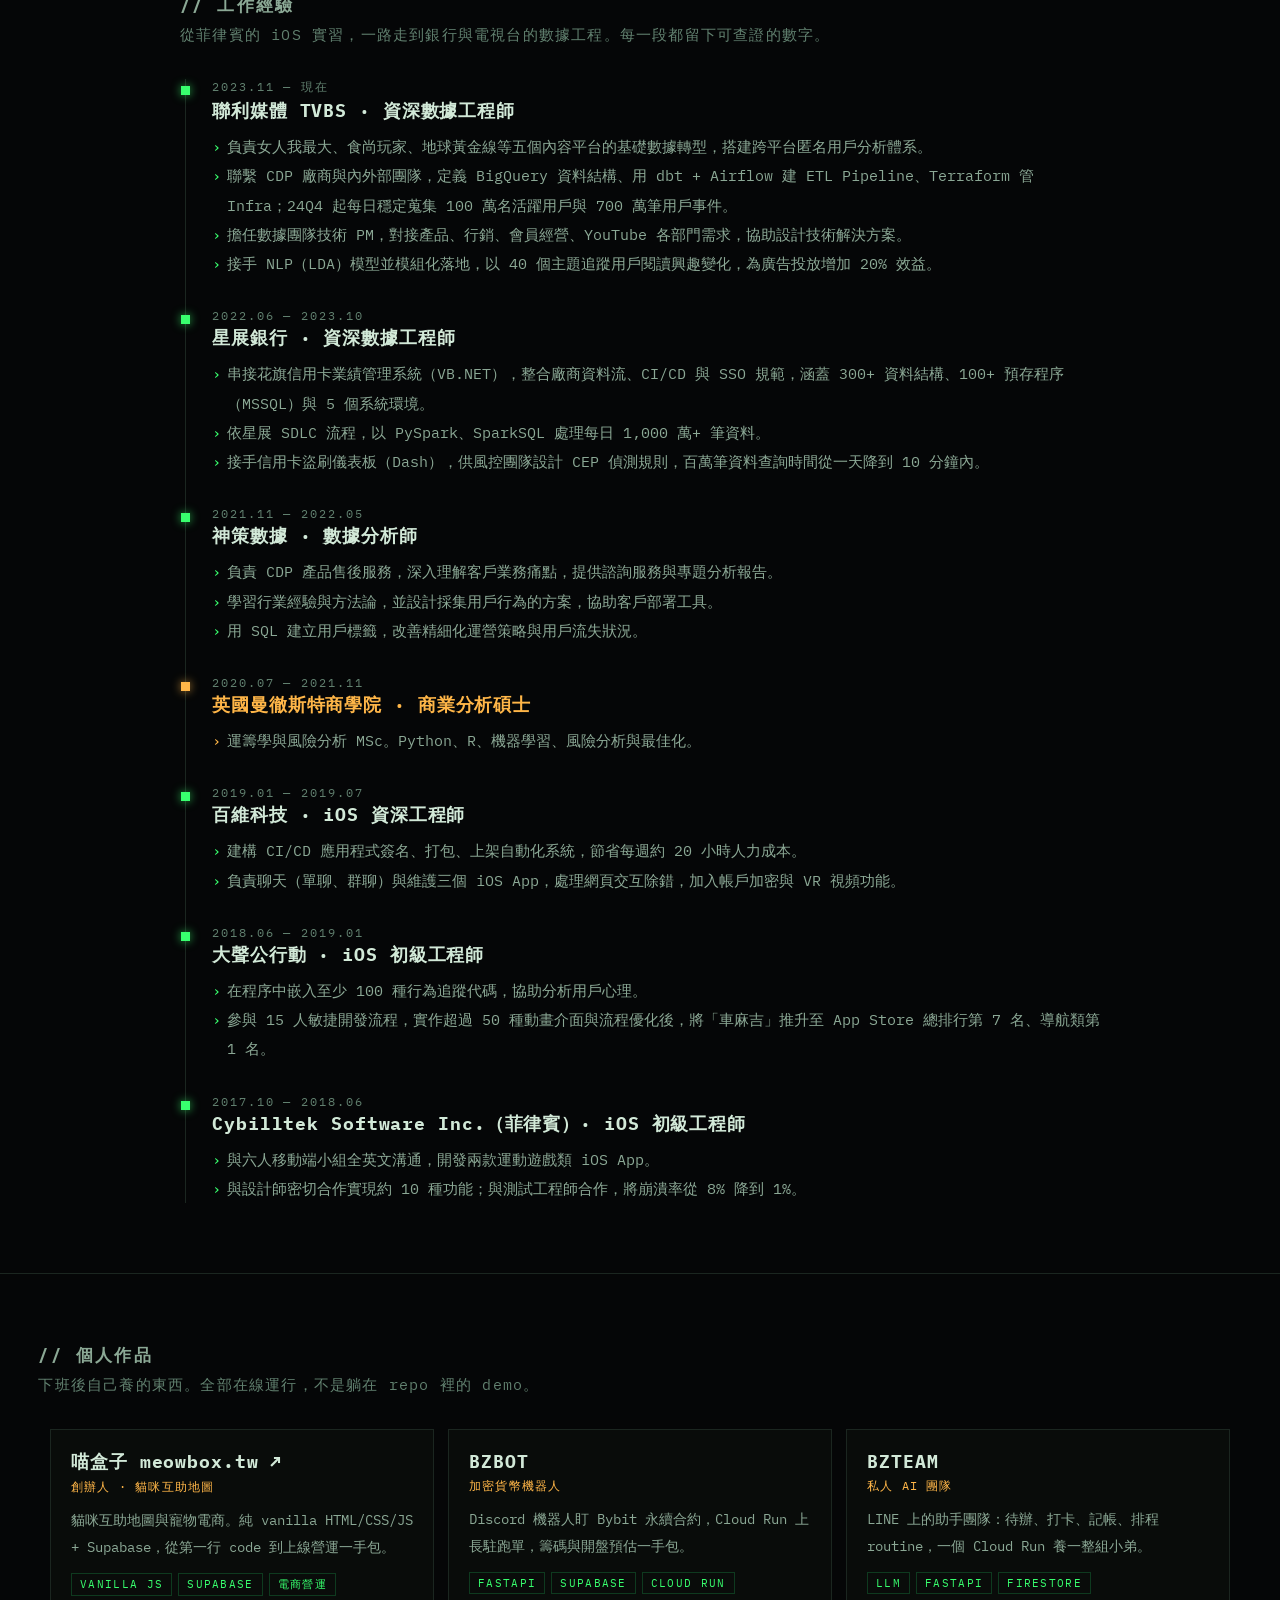
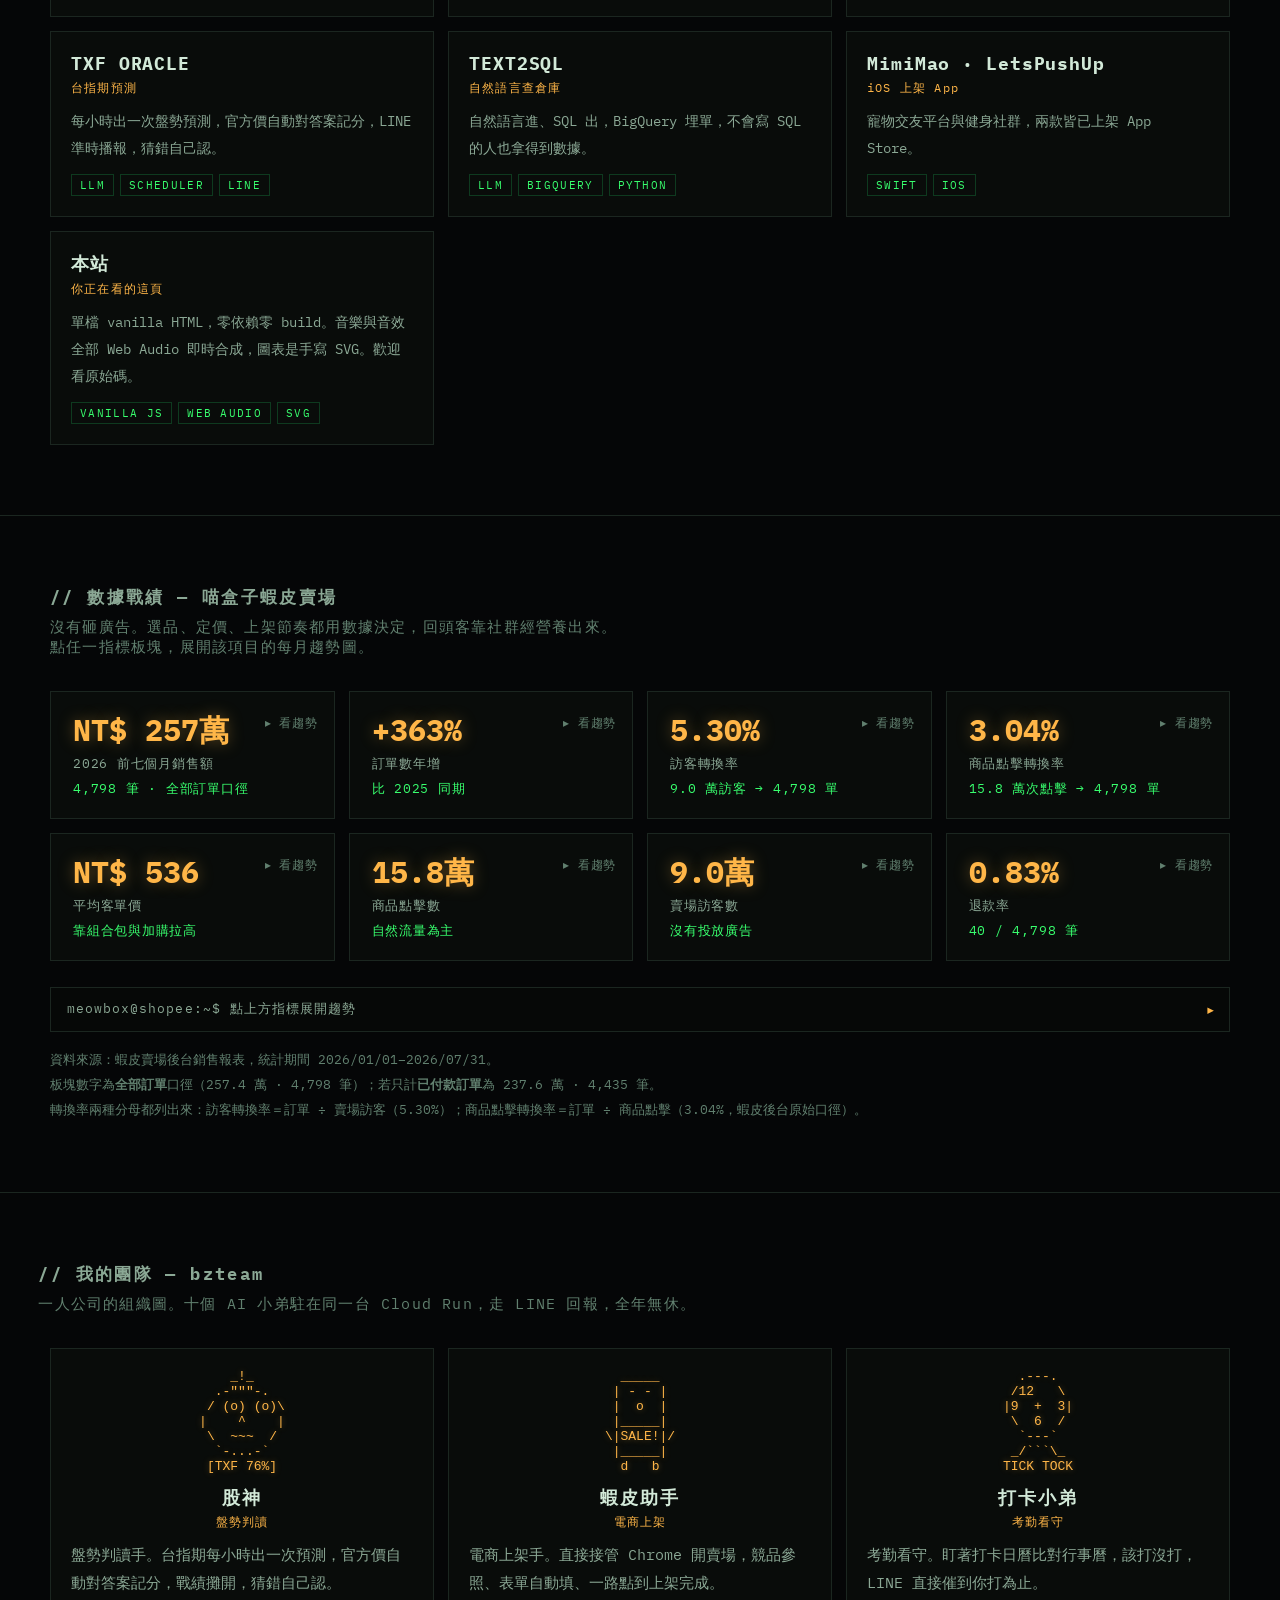
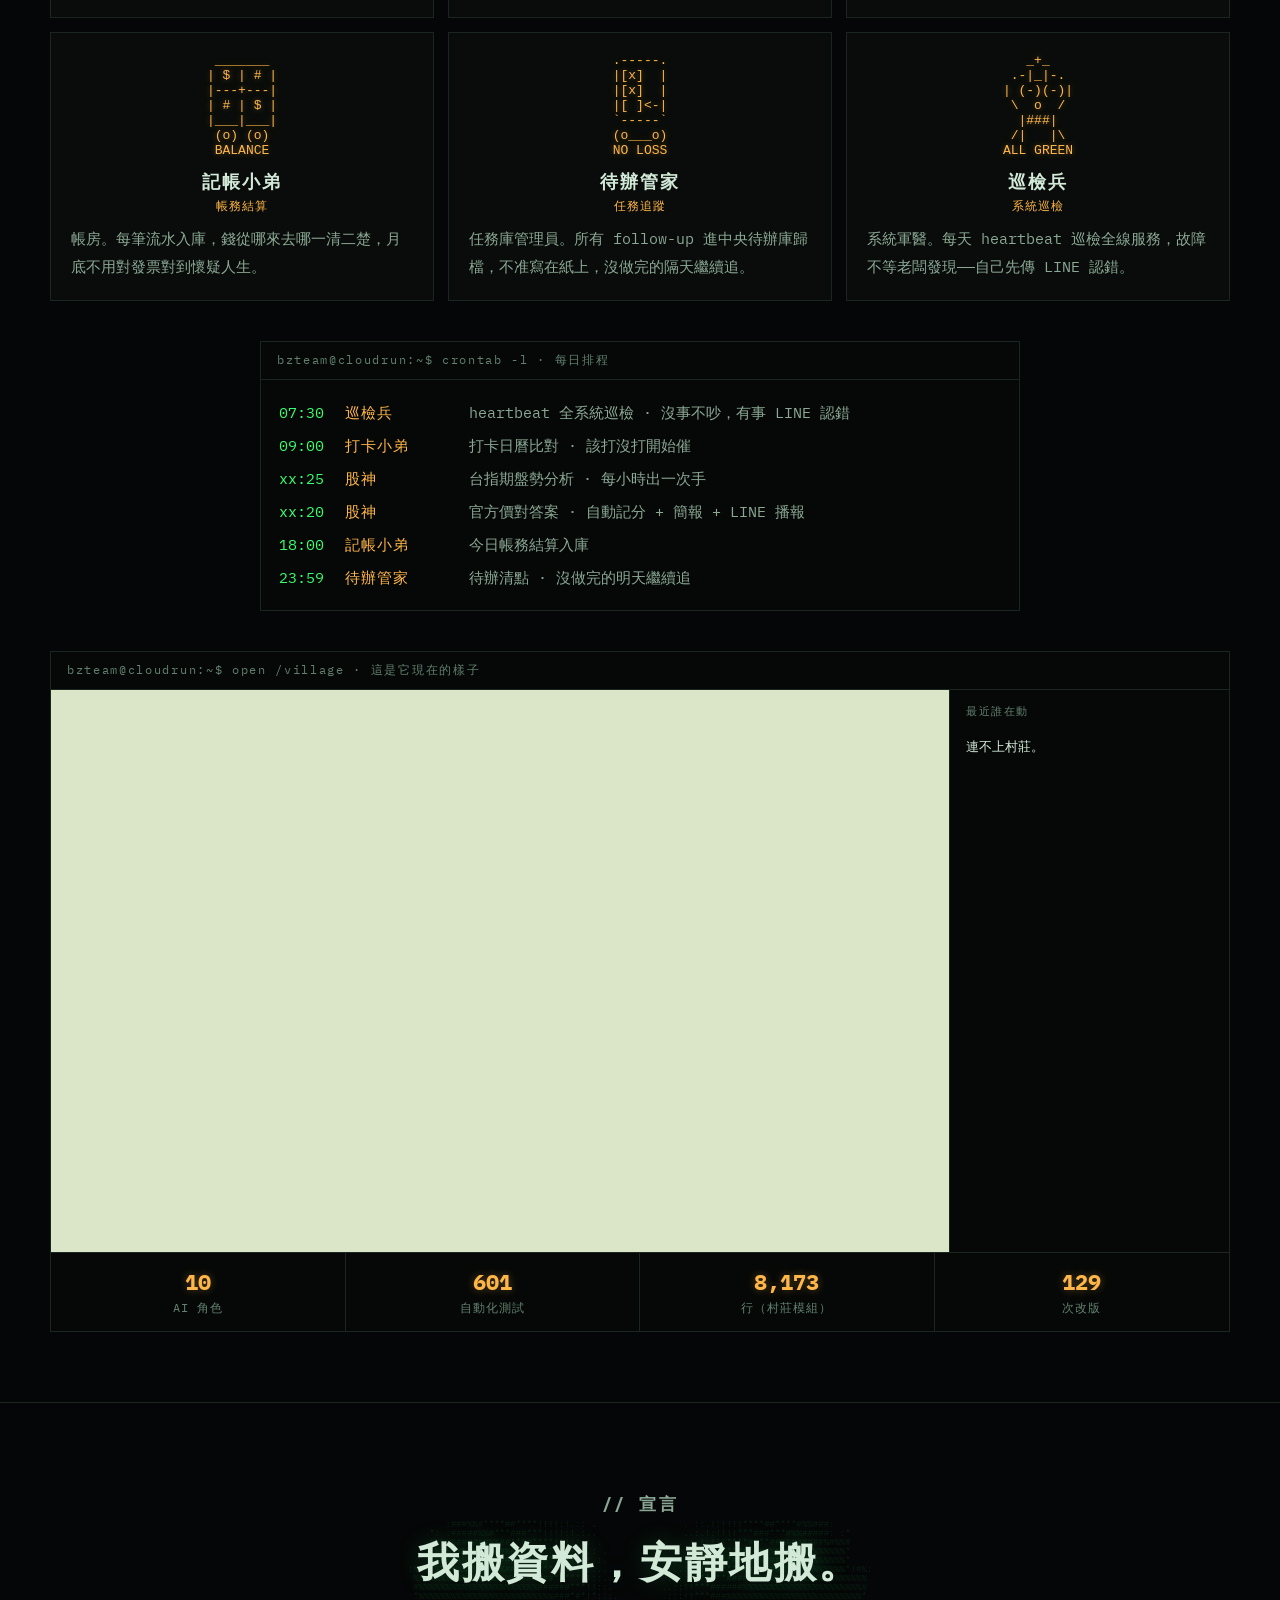
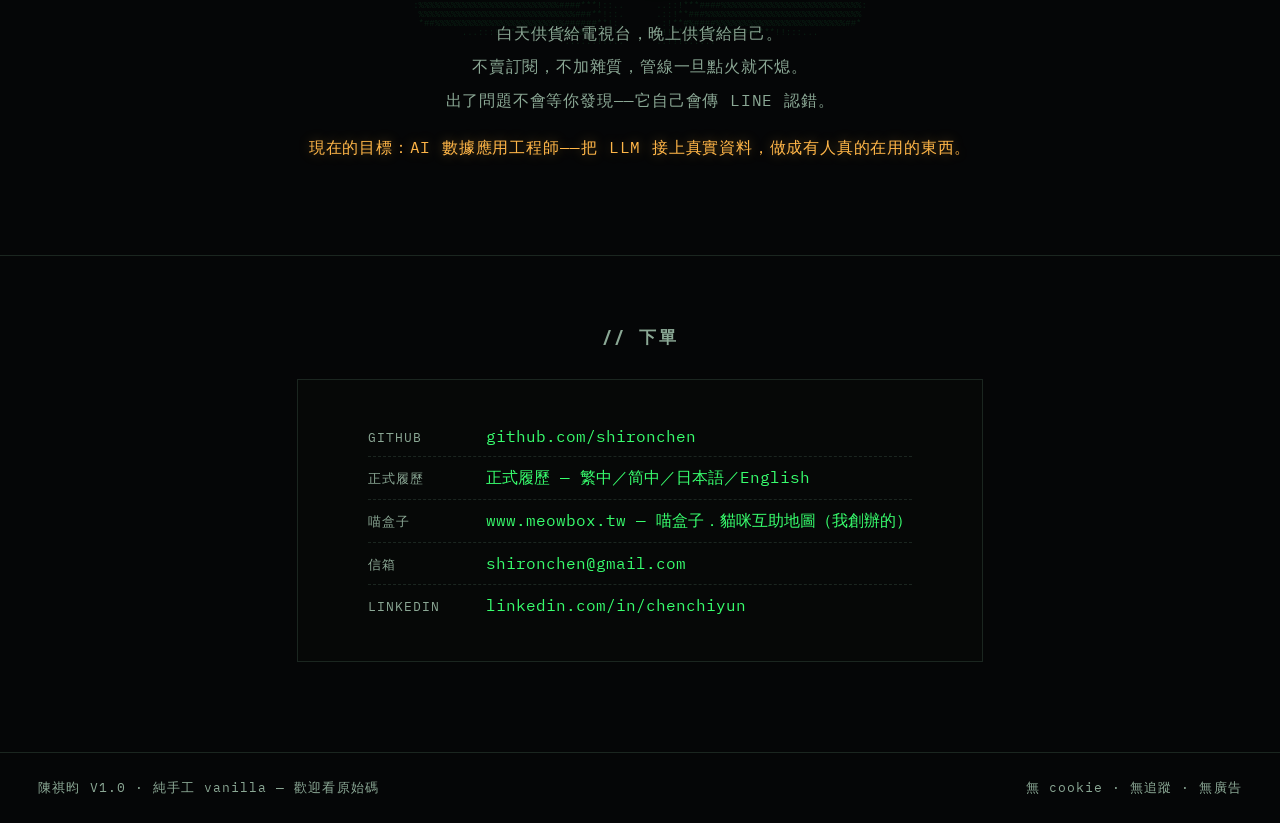
==== commit da866b47: "修正轉換率口徑錯誤；補社群預覽與 SEO；音效改為預設關閉 數據修正（原本會被懂數據的人一眼抓包）： - 轉換率的分母標成「訪客」，但 3.20% 實際是 669/20883（商品點擊）。   too" ====
--- a/index.html
+++ b/index.html
@@ -4,7 +4,40 @@
 <meta charset="utf-8">
 <meta name="viewport" content="width=device-width,initial-scale=1">
 <title>陳祺昀 — AI 數據應用工程師</title>
-<meta name="description" content="陳祺昀（bz）— AI 數據應用工程師。把 LLM 接上真實資料管線，做成有人在用的產品。">
+<meta name="description" content="陳祺昀（bz）— AI 數據應用工程師。把 LLM 接上真實資料管線，做成有人在用的產品。TVBS／星展銀行 4 年資料工程，5 年 iOS 開發，喵盒子創辦人。">
+<link rel="canonical" href="https://shironchen.github.io/">
+
+<!-- favicon：內嵌 SVG，維持零檔案依賴 -->
+<link rel="icon" href="data:image/svg+xml,%3Csvg xmlns='http://www.w3.org/2000/svg' viewBox='0 0 32 32'%3E%3Crect width='32' height='32' fill='%23050607'/%3E%3Ctext x='16' y='23' font-family='monospace' font-size='19' font-weight='700' fill='%2338ff6e' text-anchor='middle'%3EBZ%3C/text%3E%3C/svg%3E">
+<link rel="apple-touch-icon" href="./og.png">
+
+<!-- 社群預覽卡（LinkedIn／LINE／Slack／FB） -->
+<meta property="og:type" content="profile">
+<meta property="og:site_name" content="陳祺昀 · 個人終端機">
+<meta property="og:title" content="陳祺昀 — AI 數據應用工程師">
+<meta property="og:description" content="資料管線 · LLM 應用 · 全端 · 喵盒子創辦人。TVBS／星展銀行 4 年資料工程，5 年 iOS 開發。">
+<meta property="og:url" content="https://shironchen.github.io/">
+<meta property="og:image" content="https://shironchen.github.io/og.png">
+<meta property="og:image:width" content="1200">
+<meta property="og:image:height" content="630">
+<meta property="og:locale" content="zh_TW">
+<meta name="twitter:card" content="summary_large_image">
+<meta name="twitter:title" content="陳祺昀 — AI 數據應用工程師">
+<meta name="twitter:description" content="資料管線 · LLM 應用 · 全端 · 喵盒子創辦人。">
+<meta name="twitter:image" content="https://shironchen.github.io/og.png">
+
+<!-- 讓搜尋引擎知道「陳祺昀」是誰（頁面內容由 JS 生成，這段是純文字保底） -->
+<script type="application/ld+json">
+{"@context":"https://schema.org","@type":"Person","name":"陳祺昀","alternateName":"Chen Chi Yun",
+"jobTitle":"AI 數據應用工程師","url":"https://shironchen.github.io/","image":"https://shironchen.github.io/og.png",
+"email":"mailto:shironchen@gmail.com",
+"address":{"@type":"PostalAddress","addressLocality":"台北","addressCountry":"TW"},
+"alumniOf":{"@type":"CollegeOrUniversity","name":"University of Manchester, Alliance Manchester Business School"},
+"worksFor":{"@type":"Organization","name":"聯利媒體 TVBS"},
+"knowsAbout":["資料工程","BigQuery","dbt","Airflow","Terraform","LLM 應用","Swift／iOS","電商營運"],
+"sameAs":["https://github.com/shironchen","https://www.linkedin.com/in/chenchiyun","https://www.meowbox.tw/"]}
+</script>
+
 <link rel="preconnect" href="https://fonts.googleapis.com">
 <link rel="preconnect" href="https://fonts.gstatic.com" crossorigin>
 <link href="https://fonts.googleapis.com/css2?family=IBM+Plex+Mono:wght@400;500;700&display=swap" rel="stylesheet">
@@ -98,10 +131,21 @@
 /* ============ HERO ============ */
 .hero{padding:12vh 6vw 9vh;position:relative}
 .over{font-size:16px;letter-spacing:.1em;color:var(--grn2);margin-bottom:20px}
-.hero h1{font-size:clamp(38px,5.6vw,80px);line-height:1.02;font-weight:700;
+/* 視覺標題與 SEO 標題分離：大字保留設計感，h1 給搜尋引擎讀真名 */
+.sr-only{position:absolute;width:1px;height:1px;padding:0;margin:-1px;
+  overflow:hidden;clip:rect(0 0 0 0);white-space:nowrap;border:0}
+.hero .h1{font-size:clamp(38px,5.6vw,80px);line-height:1.02;font-weight:700;
   color:var(--ink);text-shadow:0 0 30px rgba(56,255,110,.12)}
 .hero .sub{margin:26px 0 32px;max-width:640px;font-size:17px;color:var(--dim);
   letter-spacing:.06em;line-height:1.9}
+.openTo{display:inline-block;margin:0 0 30px;border:1px solid var(--grn);
+  background:rgba(56,255,110,.06);color:var(--grn2);padding:11px 18px;
+  font-size:14px;letter-spacing:.06em;line-height:1.7}
+.openTo b{color:var(--grn);font-weight:700}
+.openTo .dotLive{display:inline-block;width:7px;height:7px;background:var(--grn);
+  border-radius:50%;margin-right:9px;vertical-align:middle;
+  box-shadow:0 0 8px rgba(56,255,110,.9);animation:beat 2s ease-in-out infinite}
+@keyframes beat{0%,100%{opacity:1}50%{opacity:.25}}
 .heroBtns{display:flex;gap:14px;flex-wrap:wrap}
 .btn{display:inline-block;border:1px solid var(--grn);color:var(--grn);
   padding:15px 28px;font-size:14px;letter-spacing:.1em;transition:.15s;background:transparent}
@@ -185,9 +229,9 @@
 /* ============ BIZ (shopee numbers) ============ */
 .biz{padding:70px 3vw;border-top:1px solid var(--line)}
 .bizWrap{max-width:1180px;margin:0 auto}
-.bizGrid{display:grid;grid-template-columns:repeat(3,1fr);gap:14px;margin-bottom:26px}
+.bizGrid{display:grid;grid-template-columns:repeat(4,1fr);gap:14px;margin-bottom:26px}
 .bizStat{border:1px solid var(--line);background:var(--panel);padding:20px 22px;
-  width:100%;text-align:left;font-family:var(--font);cursor:pointer;position:relative;
+  width:100%;min-width:0;text-align:left;font-family:var(--font);cursor:pointer;position:relative;
   transition:.16s}
 .bizStat:hover{border-color:var(--amb);box-shadow:0 0 22px rgba(255,182,72,.16);
   transform:translateY(-2px)}
@@ -197,8 +241,8 @@
 .bizStat.on{border-color:var(--amb);background:linear-gradient(180deg,rgba(255,182,72,.07),transparent 70%),var(--panel);
   box-shadow:0 0 26px rgba(255,182,72,.22)}
 .bizStat.on .go{color:var(--amb)}
-.bizStat b{display:block;font-size:clamp(24px,3vw,34px);color:var(--amb);
-  text-shadow:0 0 16px rgba(255,182,72,.35);line-height:1.2}
+.bizStat b{display:block;font-size:clamp(22px,2.4vw,30px);color:var(--amb);
+  text-shadow:0 0 16px rgba(255,182,72,.35);line-height:1.2;padding-right:62px}
 .bizStat span{display:block;margin-top:7px;font-size:13px;letter-spacing:.06em;color:var(--dim)}
 .bizStat i{font-style:normal;color:var(--grn)}
 /* 可收合面板 */
@@ -312,12 +356,18 @@
 @media(max-width:900px){
   .grid,.crewGrid,.wGrid{grid-template-columns:1fr}
   .bizGrid{grid-template-columns:repeat(2,1fr)}
+  /* 窄螢幕改把「看趨勢」放回文件流，數字才不必為它讓出 62px，否則版面會被撐爆 */
+  .bizStat{padding:16px 14px}
+  .bizStat b{padding-right:0}
+  .bizStat .go{position:static;display:block;margin-bottom:9px}
   .stats{grid-template-columns:repeat(2,1fr)}
   .stat:nth-child(2){border-right:none}
   .stat{border-bottom:1px solid var(--line)}
   .stat:nth-child(n+3){border-bottom:none}
   header{flex-wrap:wrap;row-gap:10px}
-  nav{width:100%;justify-content:space-between;gap:8px}
+  nav{width:100%;justify-content:space-between;gap:6px;font-size:13px;letter-spacing:.04em}
+  nav a{white-space:nowrap}
+  .chipBtn{white-space:nowrap;padding:6px 9px;font-size:12px;letter-spacing:.04em}
   #clock{display:none}
   #wings{display:none}
 }
@@ -334,7 +384,26 @@
 </style>
 </head>
 <body>
-<noscript>請開啟 JavaScript 才能進站。</noscript>
+<noscript>
+  <style>#boot,#rainBg,#rainFg,#grain,#vig,.ticker{display:none!important}
+    .nojs{max-width:760px;margin:0 auto;padding:9vh 6vw;line-height:2}
+    .nojs h2{margin:26px 0 6px}
+    .nojs a{border-bottom:1px solid var(--grndk)}
+    .nojs .k{color:var(--dimmer);letter-spacing:.1em;font-size:13px}</style>
+  <div class="nojs">
+    <div class="k">// 這頁的互動內容需要 JavaScript。以下是純文字版。</div>
+    <h2>陳祺昀（Chen Chi Yun）— AI 數據應用工程師</h2>
+    <p>台北。4 年+ 資料工程（聯利媒體 TVBS、星展銀行），5 年 iOS 開發，
+      曼徹斯特商學院商業分析碩士。喵盒子創辦人。<br>
+      現在做的事：把 LLM 接上真實資料管線，做成有人真的在用的產品。</p>
+    <h2>聯絡</h2>
+    <p>信箱：<a href="mailto:shironchen@gmail.com">shironchen@gmail.com</a><br>
+      正式履歷：<a href="./resume/">繁中／简中／日本語／English</a><br>
+      GitHub：<a href="https://github.com/shironchen">github.com/shironchen</a><br>
+      LinkedIn：<a href="https://www.linkedin.com/in/chenchiyun">linkedin.com/in/chenchiyun</a><br>
+      喵盒子：<a href="https://www.meowbox.tw/">www.meowbox.tw</a></p>
+  </div>
+</noscript>
 
 <div id="boot"><pre id="bootLog"></pre><div id="bootEnter" class="hide">▸ 點擊進站</div></div>
 
@@ -354,7 +423,8 @@
     <a href="#manifesto">宣言</a>
     <a href="#contact">聯絡</a>
     <span id="clock">--:--:--</span>
-    <button class="chipBtn on" id="sfxChip">音效:開</button>
+    <button class="chipBtn" id="sfxChip"
+      title="這頁的背景音樂與音效全部由 Web Audio 即時合成，沒有任何音檔。點一下開啟。">♪ 音效:關</button>
   </nav>
 </header>
 
@@ -362,10 +432,12 @@
 
 <main>
   <section class="hero">
+    <h1 class="sr-only">陳祺昀（Chen Chi Yun）— AI 數據應用工程師 · 資料工程 · LLM 應用 · 喵盒子創辦人 · 台北</h1>
     <div class="over">// 個人檔案 — 陳祺昀（BZ）· AI 數據應用工程師 · 喵盒子創辦人 · 台北</div>
-    <h1>AI<br>工程師_</h1>
+    <div class="h1">AI<br>工程師_</div>
     <p class="sub">白天在電視台搬資料，晚上在電商倉庫搬貨。
       交貨準時，全年無休。</p>
+    <div class="openTo"><span class="dotLive"></span>目前開放機會：<b>AI 數據應用工程師／資料工程師</b>　·　台北　·　歡迎直接來信</div>
     <div class="heroBtns">
       <a class="btn solid" href="#supply">看貨</a>
       <a class="btn" href="#contact">找我談</a>
@@ -374,10 +446,10 @@
   </section>
 
   <section class="stats">
-    <div class="stat"><b>6+</b><span>出貨專案</span></div>
+    <div class="stat"><b>7</b><span>出貨專案</span></div>
     <div class="stat"><b>24/7</b><span>管線運轉中</span></div>
     <div class="stat"><b>257萬</b><span>蝦皮賣場營收 · 2026 前七月</span></div>
-    <div class="stat"><b>0</b><span>條子出沒</span></div>
+    <div class="stat"><b>700萬</b><span>每日處理用戶事件 · TVBS</span></div>
   </section>
 
   <section class="supply" id="supply">
@@ -418,8 +490,9 @@
           <div class="chartHint">滑過或點圖表查各月數字 · 點上方板塊換指標，再點一次收合</div>
         </div>
       </div>
-      <p class="bizNote">資料來源：蝦皮賣場後台銷售報表（全部訂單），統計期間 2026/01/01–2026/07/31。
-        已付款訂單口徑為 237.6 萬、4,435 筆。</p>
+      <p class="bizNote">資料來源：蝦皮賣場後台銷售報表，統計期間 2026/01/01–2026/07/31。<br>
+        板塊數字為<b>全部訂單</b>口徑（257.4 萬 · 4,798 筆）；若只計<b>已付款訂單</b>為 237.6 萬 · 4,435 筆。<br>
+        轉換率兩種分母都列出來：訪客轉換率＝訂單 ÷ 賣場訪客（5.30%）；商品點擊轉換率＝訂單 ÷ 商品點擊（3.04%，蝦皮後台原始口徑）。</p>
     </div>
   </section>
 
@@ -484,7 +557,7 @@
 
 <footer>
   <span>陳祺昀 V1.0 · 純手工 vanilla — 歡迎看原始碼</span>
-  <span>無 cookie · 無追蹤 · 無條子</span>
+  <span>無 cookie · 無追蹤 · 無廣告</span>
 </footer>
 
 <script>
@@ -661,27 +734,35 @@
     {m:'2026/06',rev:358724,ord:637,aov:563.15,cvr:2.92,vis:12532,clk:21779,rfo:4,ref:0.63},
     {m:'2026/07',rev:402237,ord:750,aov:536.32,cvr:2.84,vis:14351,clk:26401,rfo:7,ref:0.93}
   ];
+  /* 訪客轉換率由原始欄位現算，避免手抄出錯 */
+  D.forEach(d=>{d.vcr=d.ord/d.vis*100;});
   const MET={
     rev:{t:'銷售額',f:v=>(v/10000).toFixed(1)+' 萬',ax:v=>(v/10000).toFixed(0)+'萬',
       sub:d=>d.ord+' 筆訂單 · 客單價 NT$'+d.aov.toFixed(0)},
     ord:{t:'訂單數',f:v=>v+' 筆',ax:v=>v.toFixed(0),
       sub:d=>'銷售額 '+(d.rev/10000).toFixed(1)+' 萬'},
-    cvr:{t:'轉換率',f:v=>v.toFixed(2)+' %',ax:v=>v.toFixed(1)+'%',
+    vcr:{t:'訪客轉換率',f:v=>v.toFixed(2)+' %',ax:v=>v.toFixed(1)+'%',
       sub:d=>d.vis.toLocaleString()+' 訪客 → '+d.ord+' 單'},
+    cvr:{t:'商品點擊轉換率',f:v=>v.toFixed(2)+' %',ax:v=>v.toFixed(1)+'%',
+      sub:d=>d.clk.toLocaleString()+' 次點擊 → '+d.ord+' 單'},
     aov:{t:'客單價',f:v=>'NT$ '+v.toFixed(0),ax:v=>v.toFixed(0),
       sub:d=>d.ord+' 筆訂單 · 銷售額 '+(d.rev/10000).toFixed(1)+' 萬'},
     clk:{t:'商品點擊',f:v=>v.toLocaleString(),ax:v=>(v/1000).toFixed(0)+'k',
       sub:d=>d.vis.toLocaleString()+' 位訪客帶來'},
+    vis:{t:'賣場訪客',f:v=>v.toLocaleString(),ax:v=>(v/1000).toFixed(0)+'k',
+      sub:d=>'帶來 '+d.clk.toLocaleString()+' 次商品點擊'},
     ref:{t:'退款率',f:v=>v.toFixed(2)+' %',ax:v=>v.toFixed(1)+'%',
       sub:d=>d.rfo+' 筆退款 / '+d.ord+' 筆訂單'}
   };
-  /* 板塊：點哪一塊就看哪一條線 */
+  /* 板塊：點哪一塊就看哪一條線。轉換率兩種分母都攤開，不含糊 */
   const TILES=[
-    {k:'rev',b:'NT$ 257萬',s:'2026 前七個月銷售額',i:'（4,798 筆訂單）'},
+    {k:'rev',b:'NT$ 257萬',s:'2026 前七個月銷售額',i:'4,798 筆 · 全部訂單口徑'},
     {k:'ord',b:'+363%',s:'訂單數年增',i:'比 2025 同期'},
-    {k:'cvr',b:'3.04%',s:'訂單轉換率',i:'7.7 萬訪客進站'},
+    {k:'vcr',b:'5.30%',s:'訪客轉換率',i:'9.0 萬訪客 → 4,798 單'},
+    {k:'cvr',b:'3.04%',s:'商品點擊轉換率',i:'15.8 萬次點擊 → 4,798 單'},
     {k:'aov',b:'NT$ 536',s:'平均客單價',i:'靠組合包與加購拉高'},
     {k:'clk',b:'15.8萬',s:'商品點擊數',i:'自然流量為主'},
+    {k:'vis',b:'9.0萬',s:'賣場訪客數',i:'沒有投放廣告'},
     {k:'ref',b:'0.83%',s:'退款率',i:'40 / 4,798 筆'}
   ];
   const NS='http://www.w3.org/2000/svg';
@@ -875,6 +956,7 @@
       let fi=0;
       (function loop(){
         setTimeout(()=>{
+          if(document.hidden){loop();return;}   /* 背景分頁不必動嘴 */
           fi=(fi+1)%F.length;
           if(i===0&&fi===0)
             F[0][6]=' [TXF '+(R(74,97)|0)+'%] ';
@@ -944,8 +1026,9 @@
 },' .:!*#%');
 
 /* ---------------- TICKER + CLOCK ---------------- */
-$('#tick').textContent=('★ 目標職位：AI 數據應用工程師 ★ 現貨：資料管線 · LLM 應用 · 機器人 · 貓咪網站 ★ 喵盒子 www.meowbox.tw 創辦人 ★ 數據驅動：蝦皮賣場 2026 前七月營收 257 萬 · 訂單年增 363% ★ SQL 純度 99.9% ★ 跑在 GCP，從不休息 ★ 即時出貨 ★ 沒有條子 ★ ').repeat(6);
-setInterval(()=>{$('#clock').textContent=new Date().toTimeString().slice(0,8);},1000);
+$('#tick').textContent=('★ 目標職位：AI 數據應用工程師 ★ 現貨：資料管線 · LLM 應用 · 機器人 · 貓咪網站 ★ 喵盒子 www.meowbox.tw 創辦人 ★ 數據驅動：蝦皮賣場 2026 前七月營收 257 萬 · 訂單年增 363% ★ SQL 純度 99.9% ★ 跑在 GCP，從不休息 ★ 即時出貨 ★ 每日處理 700 萬筆用戶事件 ★ ').repeat(6);
+setInterval(()=>{if(!document.hidden)
+  $('#clock').textContent=new Date().toTimeString().slice(0,8);},1000);
 
 /* ---------------- MATRIX RAIN (bg + fg bleed layer) ---------------- */
 const RAIN_G='BZ01$%#*+=<>/\\|SELECTFROMWHERE';
@@ -997,6 +1080,7 @@
   const gc=$('#grain'),gg=gc.getContext('2d');
   const id=gg.createImageData(gc.width,gc.height);
   function frame(){
+    if(document.hidden)return;   /* 分頁在背景就別磨 5.7 萬個亂數，手機會燒電 */
     const d=id.data;
     for(let i=0;i<d.length;i+=4){const v=(Math.random()*255)|0;
       d[i]=d[i+1]=d[i+2]=v;d[i+3]=255;}
@@ -1009,7 +1093,8 @@
    Music: dark ambient loop (drone + slow pad chords + sparse blips).
    SFX: tiny square-sweep ticks. One AudioContext; the SFX chip
    suspends/resumes it, which silences everything at once. */
-let AC=null,sndOn=true,musicOn=false;
+/* 預設靜音：訪客可能在辦公室開這頁，不該被音樂嚇到。想聽的自己按右上角 */
+let AC=null,sndOn=false,musicOn=false;
 function ac(){
   if(!AC){try{AC=new(window.AudioContext||window.webkitAudioContext)();}catch(e){}}
   return AC;
@@ -1149,6 +1234,7 @@
   }
 }
 function musicPlay(){
+  if(!sndOn)return;
   const c=ac();if(!c)return;
   buildMusic();
   if(c.state==='suspended')c.resume().catch(()=>{});
@@ -1162,11 +1248,14 @@
 /* ---- SFX chip: one switch silences the whole context ---- */
 $('#sfxChip').addEventListener('click',function(){
   sndOn=!sndOn;
-  this.textContent=sndOn?'音效:開':'音效:關';
+  this.textContent=sndOn?'♪ 音效:開':'♪ 音效:關';
   this.classList.toggle('on',sndOn);
-  const c=ac();if(!c)return;
-  if(sndOn){c.resume().catch(()=>{});SFX.tick();}
-  else c.suspend().catch(()=>{});
+  const c=ac();if(!c&&!sndOn)return;
+  if(sndOn){
+    ac()&&ac().resume().catch(()=>{});
+    SFX.tick();
+    musicPlay();   /* 這一下點擊就是瀏覽器要的使用者手勢，可以合法起音 */
+  }else if(c)c.suspend().catch(()=>{});
 });
 
 /* ---------------- BOOT SEQUENCE ---------------- */
